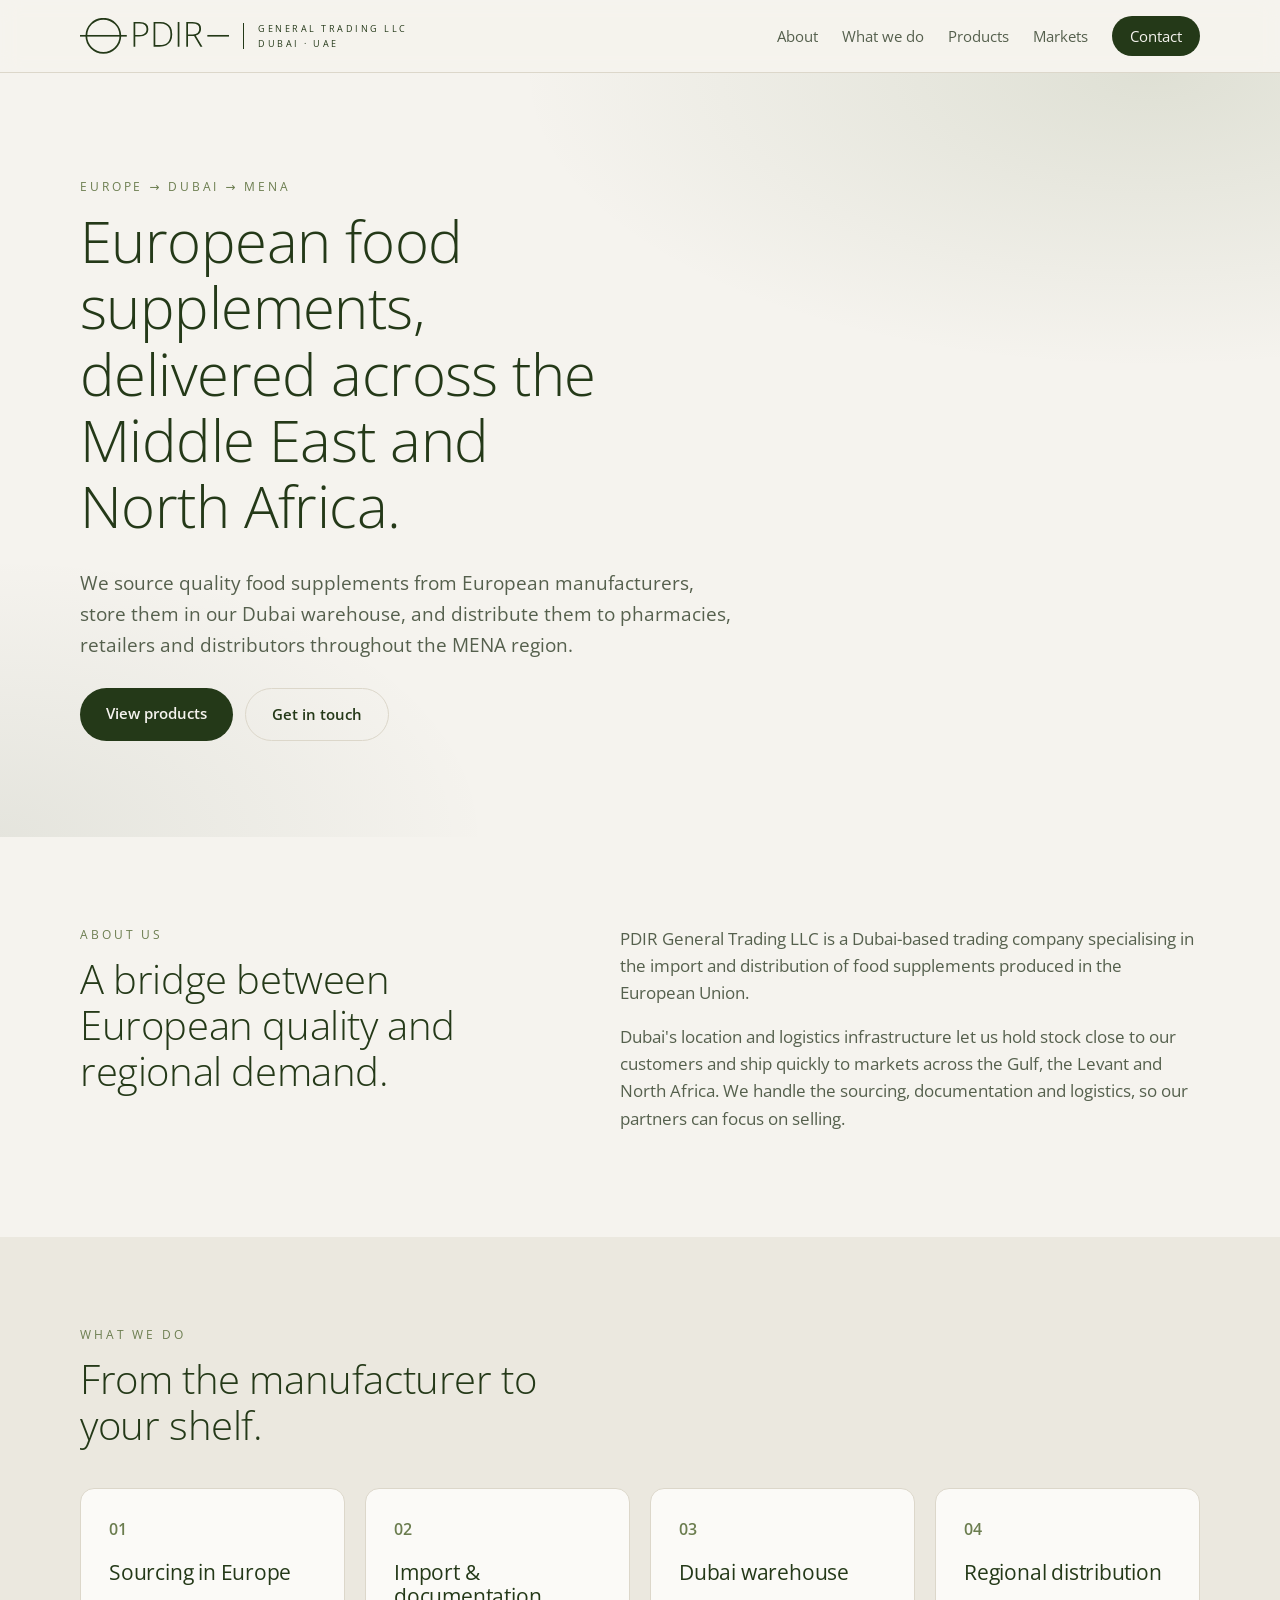
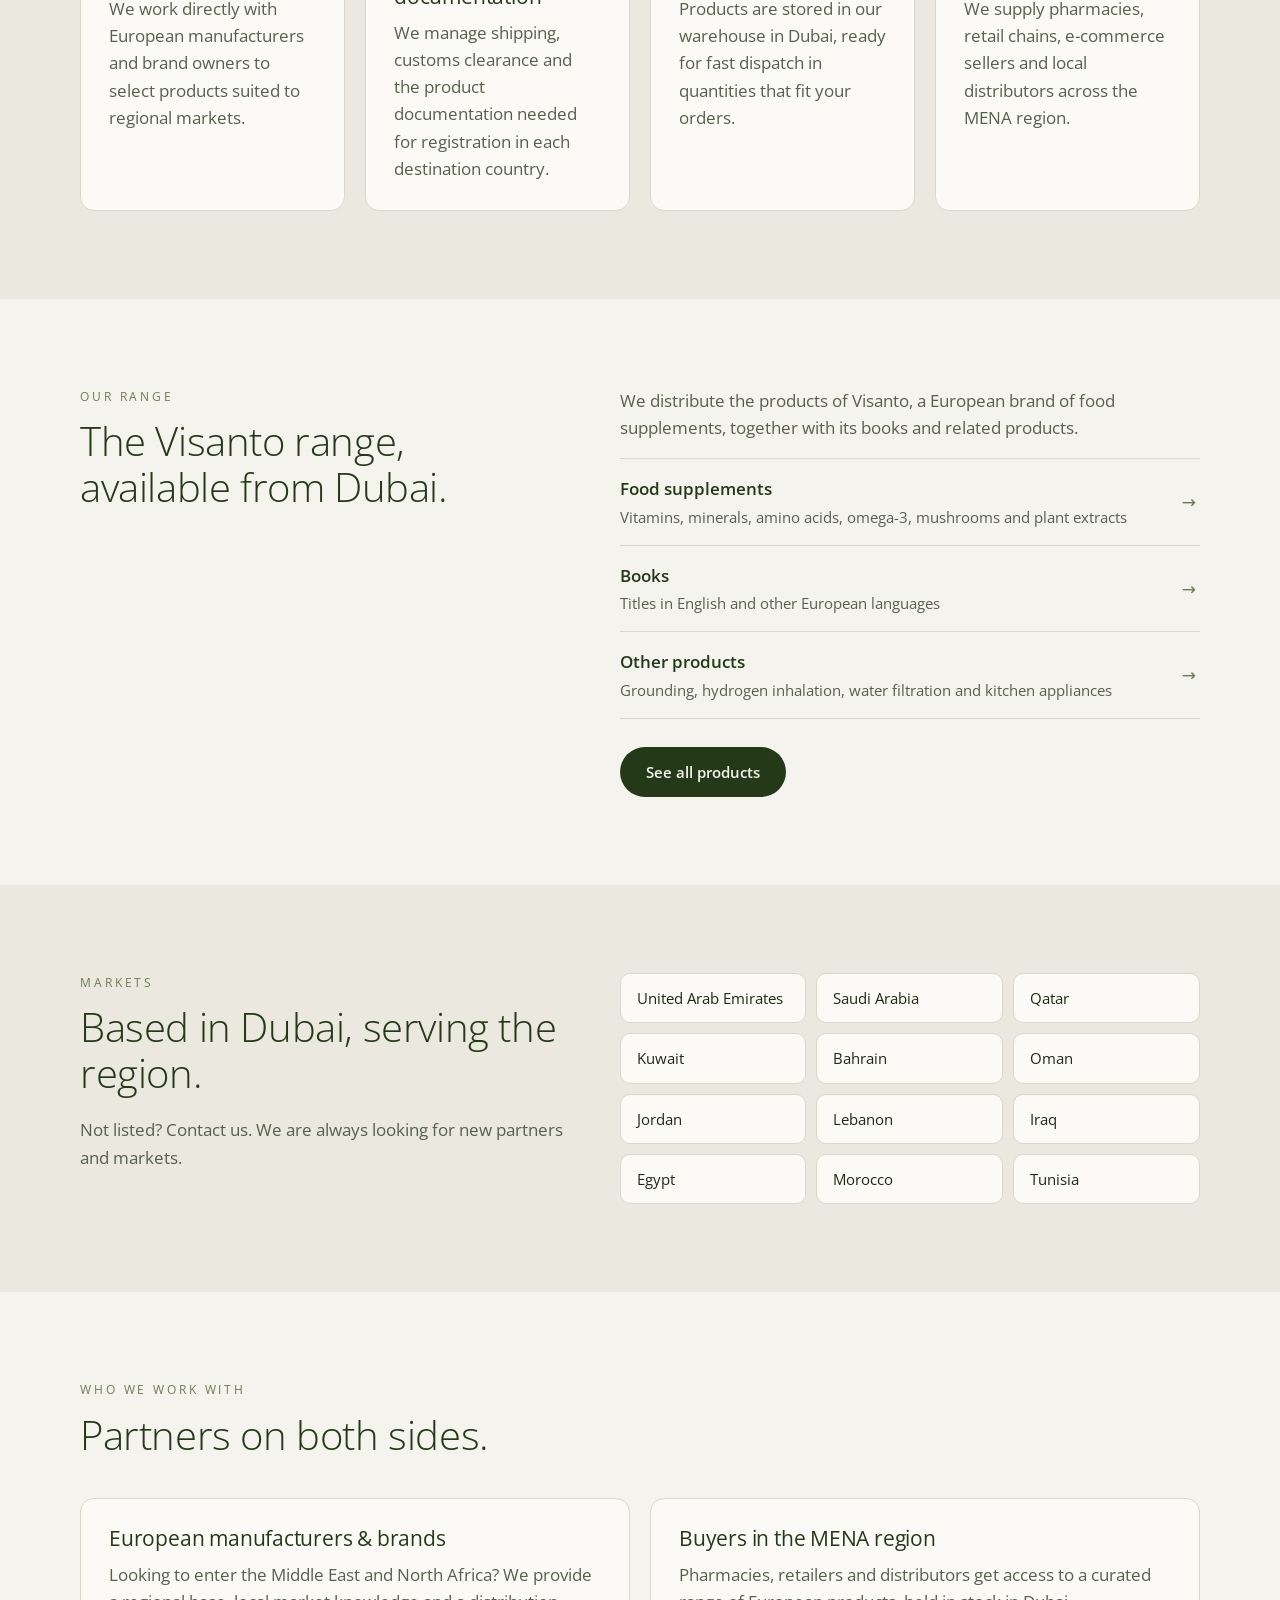
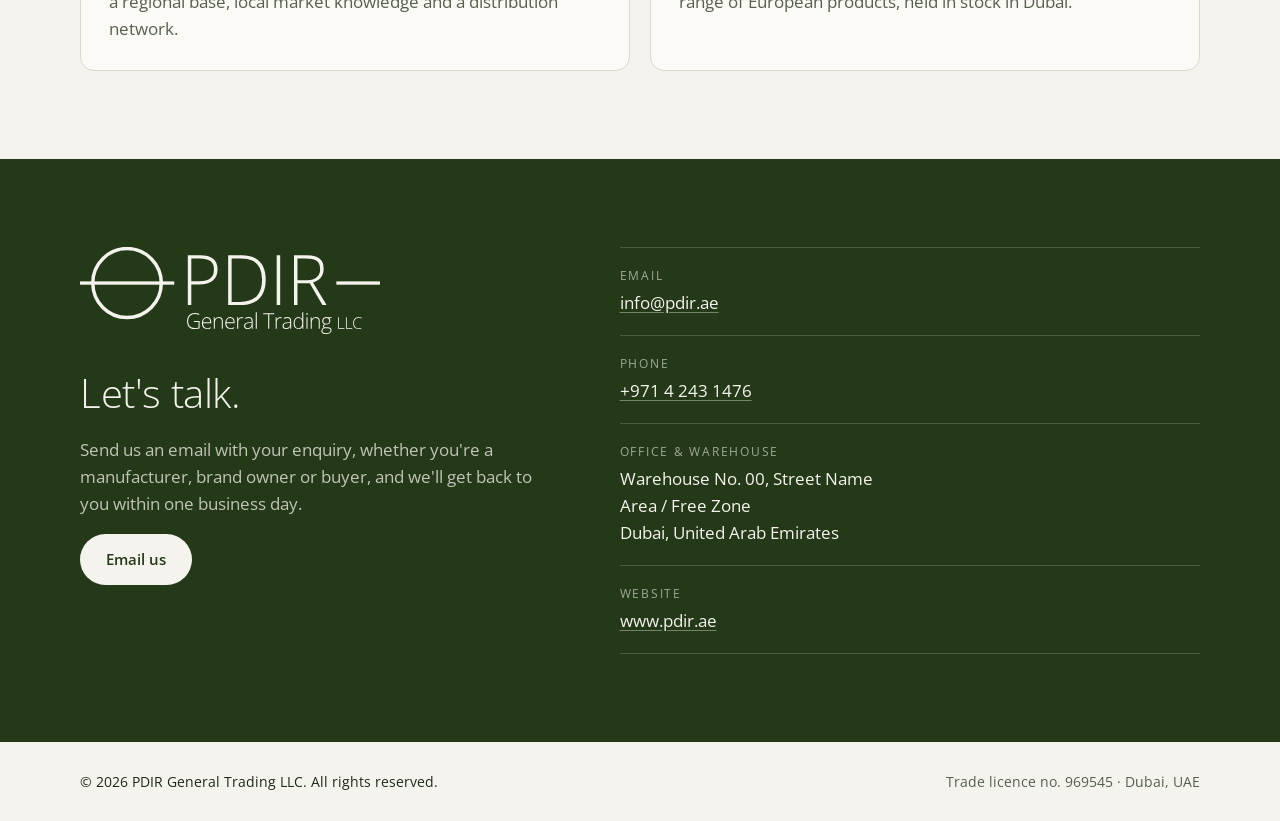
==== site/index.html @ 4202d87d "Add real phone number and trade licence number Co-Authored-By: Claude Opus 5.5 <noreply@anthropic.co" ====
<!doctype html>
<html lang="en">
<head>
  <meta charset="utf-8">
  <meta name="viewport" content="width=device-width, initial-scale=1, viewport-fit=cover">
  <title>PDIR General Trading LLC — European Food Supplements for the MENA Region</title>
  <meta name="description" content="PDIR General Trading LLC is a Dubai-based trading company importing European food supplements and distributing them across the Middle East and North Africa from our Dubai warehouse.">
  <meta name="theme-color" content="#243918">
  <link rel="icon" href="assets/favicon.svg" type="image/svg+xml">
  <link rel="preconnect" href="https://fonts.googleapis.com">
  <link rel="preconnect" href="https://fonts.gstatic.com" crossorigin>
  <link href="https://fonts.googleapis.com/css2?family=Open+Sans:wght@300;400;600&display=swap" rel="stylesheet">
  <link rel="stylesheet" href="styles.css">
</head>
<body>
  <!--
    EDIT ME: email, phone and address appear in this file.
    Search for "EDIT" to find every placeholder.
  -->
  <header class="site-header">
    <div class="wrap header-inner">
      <a class="logo" href="#top" aria-label="PDIR General Trading LLC home">
        <img src="assets/pdir-mark.svg" alt="PDIR" width="149" height="36">
        <span class="logo-micro"><span>General Trading LLC</span><span>Dubai &middot; UAE</span></span>
      </a>
      <nav class="nav" aria-label="Main">
        <a href="#about">About</a>
        <a href="#services">What we do</a>
        <a href="products.html">Products</a>
        <a href="#markets">Markets</a>
        <a class="nav-cta" href="#contact">Contact</a>
      </nav>
    </div>
  </header>

  <main id="top">
    <section class="hero">
      <div class="wrap hero-inner">
        <p class="eyebrow">Europe &rarr; Dubai &rarr; MENA</p>
        <h1>European food supplements, delivered across the Middle&nbsp;East and North&nbsp;Africa.</h1>
        <p class="lead">We source quality food supplements from European manufacturers, store them in our Dubai warehouse, and distribute them to pharmacies, retailers and distributors throughout the MENA region.</p>
        <div class="hero-actions">
          <a class="btn btn-primary" href="products.html">View products</a>
          <a class="btn btn-ghost" href="#contact">Get in touch</a>
        </div>
      </div>
    </section>

    <section id="about" class="section">
      <div class="wrap split">
        <div>
          <p class="eyebrow">About us</p>
          <h2>A bridge between European quality and regional demand.</h2>
        </div>
        <div class="prose">
          <p>PDIR General Trading LLC is a Dubai-based trading company specialising in the import and distribution of food supplements produced in the European Union.</p>
          <p>Dubai's location and logistics infrastructure let us hold stock close to our customers and ship quickly to markets across the Gulf, the Levant and North Africa. We handle the sourcing, documentation and logistics, so our partners can focus on selling.</p>
        </div>
      </div>
    </section>

    <section id="services" class="section section-tint">
      <div class="wrap">
        <p class="eyebrow">What we do</p>
        <h2>From the manufacturer to your shelf.</h2>
        <ol class="steps">
          <li class="card">
            <span class="step-num">01</span>
            <h3>Sourcing in Europe</h3>
            <p>We work directly with European manufacturers and brand owners to select products suited to regional markets.</p>
          </li>
          <li class="card">
            <span class="step-num">02</span>
            <h3>Import &amp; documentation</h3>
            <p>We manage shipping, customs clearance and the product documentation needed for registration in each destination country.</p>
          </li>
          <li class="card">
            <span class="step-num">03</span>
            <h3>Dubai warehouse</h3>
            <p>Products are stored in our warehouse in Dubai, ready for fast dispatch in quantities that fit your orders.</p>
          </li>
          <li class="card">
            <span class="step-num">04</span>
            <h3>Regional distribution</h3>
            <p>We supply pharmacies, retail chains, e-commerce sellers and local distributors across the MENA region.</p>
          </li>
        </ol>
      </div>
    </section>

    <section id="brand" class="section">
      <div class="wrap split">
        <div>
          <p class="eyebrow">Our range</p>
          <h2>The Visanto range, available from Dubai.</h2>
        </div>
        <div class="prose">
          <p>We distribute the products of Visanto, a European brand of food supplements, together with its books and related products.</p>
          <ul class="range-list">
            <li><a href="products.html#supplements"><strong>Food supplements</strong><span>Vitamins, minerals, amino acids, omega-3, mushrooms and plant extracts</span></a></li>
            <li><a href="products.html#books"><strong>Books</strong><span>Titles in English and other European languages</span></a></li>
            <li><a href="products.html#other"><strong>Other products</strong><span>Grounding, hydrogen inhalation, water filtration and kitchen appliances</span></a></li>
          </ul>
          <a class="btn btn-primary" href="products.html">See all products</a>
        </div>
      </div>
    </section>

    <section id="markets" class="section section-tint">
      <div class="wrap split">
        <div>
          <p class="eyebrow">Markets</p>
          <h2>Based in Dubai, serving the region.</h2>
          <p class="muted">Not listed? Contact us. We are always looking for new partners and markets.</p>
        </div>
        <ul class="markets" aria-label="Countries we serve"><!-- EDIT: countries -->
          <li>United Arab Emirates</li>
          <li>Saudi Arabia</li>
          <li>Qatar</li>
          <li>Kuwait</li>
          <li>Bahrain</li>
          <li>Oman</li>
          <li>Jordan</li>
          <li>Lebanon</li>
          <li>Iraq</li>
          <li>Egypt</li>
          <li>Morocco</li>
          <li>Tunisia</li>
        </ul>
      </div>
    </section>

    <section class="section">
      <div class="wrap">
        <p class="eyebrow">Who we work with</p>
        <h2>Partners on both sides.</h2>
        <div class="two-col">
          <div class="card">
            <h3>European manufacturers &amp; brands</h3>
            <p>Looking to enter the Middle East and North Africa? We provide a regional base, local market knowledge and a distribution network.</p>
          </div>
          <div class="card">
            <h3>Buyers in the MENA region</h3>
            <p>Pharmacies, retailers and distributors get access to a curated range of European products, held in stock in Dubai.</p>
          </div>
        </div>
      </div>
    </section>

    <section id="contact" class="section contact">
      <div class="wrap split">
        <div>
          <img class="contact-logo" src="assets/pdir-logo-light.svg" alt="" width="300" height="86">
          <h2>Let's talk.</h2>
          <p class="muted">Send us an email with your enquiry, whether you're a manufacturer, brand owner or buyer, and we'll get back to you within one business day.</p>
          <a class="btn btn-primary" href="mailto:info@pdir.ae">Email us</a><!-- EDIT: email -->
        </div>
        <dl class="contact-list">
          <div>
            <dt>Email</dt>
            <dd><a href="mailto:info@pdir.ae">info@pdir.ae</a></dd><!-- EDIT: email -->
          </div>
          <div>
            <dt>Phone</dt>
            <dd><a href="tel:+97142431476">+971 4 243 1476</a></dd>
          </div>
          <div>
            <dt>Office &amp; warehouse</dt>
            <dd><!-- EDIT: address -->
              Warehouse No. 00, Street Name<br>
              Area / Free Zone<br>
              Dubai, United Arab Emirates
            </dd>
          </div>
          <div>
            <dt>Website</dt>
            <dd><a href="https://www.pdir.ae">www.pdir.ae</a></dd>
          </div>
        </dl>
      </div>
    </section>
  </main>

  <footer class="site-footer">
    <div class="wrap footer-inner">
      <p>&copy; <span id="year">2026</span> PDIR General Trading LLC. All rights reserved.</p>
      <p class="muted">Trade licence no. 969545 &middot; Dubai, UAE</p>
    </div>
  </footer>

  <script>document.getElementById('year').textContent = new Date().getFullYear();</script>
</body>
</html>
---- site/styles.css ----
/* Brand colours from the PDIR logo: green #243918 on off-white #F5F3EE. */
:root {
  --ink: #1d2a16;
  --ink-soft: #55604d;
  --bg: #f5f3ee;
  --surface: #fbfaf7;
  --tint: #ebe8df;
  --line: #dcd7ca;
  --brand: #243918;
  --brand-hover: #34501f;
  --brand-ink: #f5f3ee;
  --accent: #6b7d4f;
  --radius: 14px;
  --wrap: 1160px;
  --font: "Open Sans", system-ui, -apple-system, "Segoe UI", Roboto, sans-serif;
}

*, *::before, *::after { box-sizing: border-box; }

html { scroll-behavior: smooth; -webkit-text-size-adjust: 100%; scroll-padding-top: 84px; }
@media (prefers-reduced-motion: reduce) { html { scroll-behavior: auto; } }

body {
  margin: 0;
  font-family: var(--font);
  font-size: 17px;
  line-height: 1.6;
  color: var(--ink);
  background: var(--bg);
  -webkit-font-smoothing: antialiased;
}

a { color: inherit; }
img { max-width: 100%; }

h1, h2, h3, h4 { font-weight: 300; line-height: 1.15; margin: 0 0 0.5em; letter-spacing: -0.01em; color: var(--brand); }
h1 { font-size: clamp(2.2rem, 5vw, 3.6rem); max-width: 18ch; }
h2 { font-size: clamp(1.75rem, 3.2vw, 2.5rem); max-width: 22ch; }
h3 { font-size: 1.3rem; font-weight: 400; }
p { margin: 0 0 1em; }

.wrap { width: 100%; max-width: var(--wrap); margin: 0 auto; padding: 0 20px; }

.eyebrow {
  font-size: 0.75rem;
  font-weight: 400;
  letter-spacing: 0.24em;
  text-transform: uppercase;
  color: var(--accent);
  margin-bottom: 0.75rem;
}
.muted { color: var(--ink-soft); }

/* Header */
.site-header {
  position: sticky;
  top: 0;
  z-index: 10;
  background: color-mix(in srgb, var(--bg) 90%, transparent);
  backdrop-filter: saturate(1.4) blur(10px);
  -webkit-backdrop-filter: saturate(1.4) blur(10px);
  border-bottom: 1px solid var(--line);
}
.header-inner { display: flex; align-items: center; justify-content: space-between; height: 72px; gap: 16px; }
.logo { display: flex; align-items: center; gap: 14px; text-decoration: none; color: var(--brand); }
/* Micro caps, as on the PDIR panel and posters: small, regular weight, widely tracked. */
.logo-micro {
  display: grid;
  gap: 3px;
  padding-left: 14px;
  border-left: 1px solid var(--brand);
  font-size: 0.56rem;
  font-weight: 400;
  line-height: 1.25;
  letter-spacing: 0.28em;
  text-transform: uppercase;
  white-space: nowrap;
}
.logo img { display: block; height: 36px; width: auto; }
.nav { display: flex; align-items: center; gap: 24px; font-size: 0.95rem; }
.nav a { text-decoration: none; color: var(--ink-soft); transition: color 0.15s ease; }
.nav a:hover, .nav a[aria-current="page"] { color: var(--brand); }
.nav .nav-cta { color: var(--brand-ink); background: var(--brand); padding: 8px 18px; border-radius: 999px; }
.nav .nav-cta:hover { color: var(--brand-ink); background: var(--brand-hover); }

/* Buttons */
.btn {
  display: inline-block;
  padding: 13px 26px;
  border-radius: 999px;
  font-weight: 600;
  font-size: 0.95rem;
  text-decoration: none;
  transition: transform 0.15s ease, background-color 0.15s ease;
}
.btn:active { transform: scale(0.97); }
.btn-primary { background: var(--brand); color: var(--brand-ink); }
.btn-primary:hover { background: var(--brand-hover); }
.btn-ghost { border: 1px solid var(--line); background: transparent; color: var(--brand); }
.btn-ghost:hover { background: var(--tint); }

/* Hero */
.hero {
  padding: 104px 0 96px;
  background:
    radial-gradient(900px 420px at 90% 0%, rgba(107, 125, 79, 0.16), transparent 70%),
    radial-gradient(700px 400px at 0% 100%, rgba(36, 57, 24, 0.08), transparent 70%);
}
.lead { font-size: 1.2rem; color: var(--ink-soft); max-width: 60ch; }
.hero-actions { display: flex; flex-wrap: wrap; gap: 12px; margin-top: 28px; }

/* Sections */
.section { padding: 88px 0; }
.section-tint { background: var(--tint); }
.split { display: grid; grid-template-columns: 1fr 1.2fr; gap: 56px; align-items: start; }
.prose p { color: var(--ink-soft); }

.card {
  background: var(--surface);
  border: 1px solid var(--line);
  border-radius: var(--radius);
  padding: 28px;
}
.card p { color: var(--ink-soft); margin: 0; }

.steps {
  list-style: none; padding: 0; margin: 40px 0 0;
  display: grid; grid-template-columns: repeat(4, 1fr); gap: 20px;
}
.step-num { display: block; font-size: 1rem; font-weight: 600; color: var(--accent); margin-bottom: 18px; }

.two-col { display: grid; grid-template-columns: 1fr 1fr; gap: 20px; margin-top: 40px; }

.markets {
  list-style: none; padding: 0; margin: 0;
  display: grid; grid-template-columns: repeat(3, 1fr); gap: 10px;
}
.markets li {
  padding: 12px 16px;
  background: var(--surface);
  border: 1px solid var(--line);
  border-radius: 10px;
  font-size: 0.95rem;
}

/* Range teaser on the home page */
.range-list { list-style: none; padding: 0; margin: 8px 0 28px; border-top: 1px solid var(--line); }
.range-list li { border-bottom: 1px solid var(--line); }
.range-list a { display: grid; gap: 2px; padding: 16px 28px 16px 0; text-decoration: none; position: relative; }
.range-list a::after { content: "\2192"; position: absolute; right: 4px; top: 50%; transform: translateY(-50%); color: var(--accent); transition: transform 0.15s ease; }
.range-list a:hover::after { transform: translate(4px, -50%); }
.range-list strong { font-weight: 600; color: var(--brand); }
.range-list span { color: var(--ink-soft); font-size: 0.95rem; }

/* Contact */
.contact { background: var(--brand); color: var(--brand-ink); }
.contact h2, .contact h3 { color: var(--brand-ink); }
.contact .muted { color: rgba(245, 243, 238, 0.75); }
.contact .btn-primary { background: var(--brand-ink); color: var(--brand); }
.contact .btn-primary:hover { background: #ffffff; }
.contact-logo { display: block; width: 300px; max-width: 100%; height: auto; margin-bottom: 36px; }
.contact-list { margin: 0; display: grid; }
.contact-list > div { padding: 18px 0; border-top: 1px solid rgba(245, 243, 238, 0.18); }
.contact-list > div:last-child { border-bottom: 1px solid rgba(245, 243, 238, 0.18); }
.contact-list dt { font-size: 0.78rem; letter-spacing: 0.14em; text-transform: uppercase; color: rgba(245, 243, 238, 0.6); margin-bottom: 4px; }
.contact-list dd { margin: 0; font-size: 1.05rem; }
.contact-list a { text-decoration-color: rgba(245, 243, 238, 0.4); text-underline-offset: 3px; }

/* Footer */
.site-footer { padding: 28px 0; font-size: 0.9rem; }
.footer-inner { display: flex; flex-wrap: wrap; justify-content: space-between; gap: 8px; }
.site-footer p { margin: 0; }

/* Products page */
.page-hero { padding: 72px 0 40px; }
.chips { display: flex; flex-wrap: wrap; gap: 10px; margin-top: 28px; }
.chip {
  display: inline-flex; align-items: center; gap: 8px;
  padding: 9px 16px;
  border: 1px solid var(--line);
  border-radius: 999px;
  background: var(--surface);
  text-decoration: none;
  font-size: 0.95rem;
  color: var(--brand);
  transition: background-color 0.15s ease;
}
.chip:hover { background: var(--tint); }
.chip span, .group-title span { font-size: 0.8rem; color: var(--ink-soft); }

.catalogue-section { padding: 56px 0; border-top: 1px solid var(--line); }
.group-title { margin: 40px 0 18px; font-size: 1.15rem; font-weight: 600; }

.product-grid {
  list-style: none; padding: 0; margin: 0;
  display: grid; grid-template-columns: repeat(auto-fill, minmax(190px, 1fr)); gap: 16px;
}
.product {
  display: flex; flex-direction: column;
  background: var(--surface);
  border: 1px solid var(--line);
  border-radius: var(--radius);
  padding: 14px 14px 16px;
}
.product-img {
  aspect-ratio: 1;
  border-radius: 10px;
  background: #ffffff;
  overflow: hidden;
  margin-bottom: 12px;
}
.product-img img { width: 100%; height: 100%; object-fit: contain; display: block; }
.product-noimg { display: block; width: 100%; height: 100%; background: var(--tint); }
.product h4 { font-size: 0.95rem; font-weight: 600; line-height: 1.35; color: var(--ink); margin: 0 0 10px; flex: 1; }
.product a { font-size: 0.82rem; color: var(--accent); text-underline-offset: 3px; }

.cta-band { padding: 64px 0; }
.cta-inner { display: flex; flex-wrap: wrap; align-items: center; justify-content: space-between; gap: 24px; }
.cta-inner p { margin: 0; }

/* Responsive */
@media (max-width: 960px) {
  .steps { grid-template-columns: repeat(2, 1fr); }
}
@media (max-width: 760px) {
  body { font-size: 16px; }
  .nav a:not(.nav-cta) { display: none; }
  .nav a[href="products.html"] { display: inline; }
  .logo img { height: 30px; }
  .hero { padding: 64px 0 56px; }
  .section { padding: 64px 0; }
  .split, .two-col { grid-template-columns: 1fr; gap: 28px; }
  .markets { grid-template-columns: repeat(2, 1fr); }
  .product-grid { grid-template-columns: repeat(2, 1fr); gap: 12px; }
}
@media (max-width: 480px) {
  .steps { grid-template-columns: 1fr; }
  .logo-micro { display: none; }
}
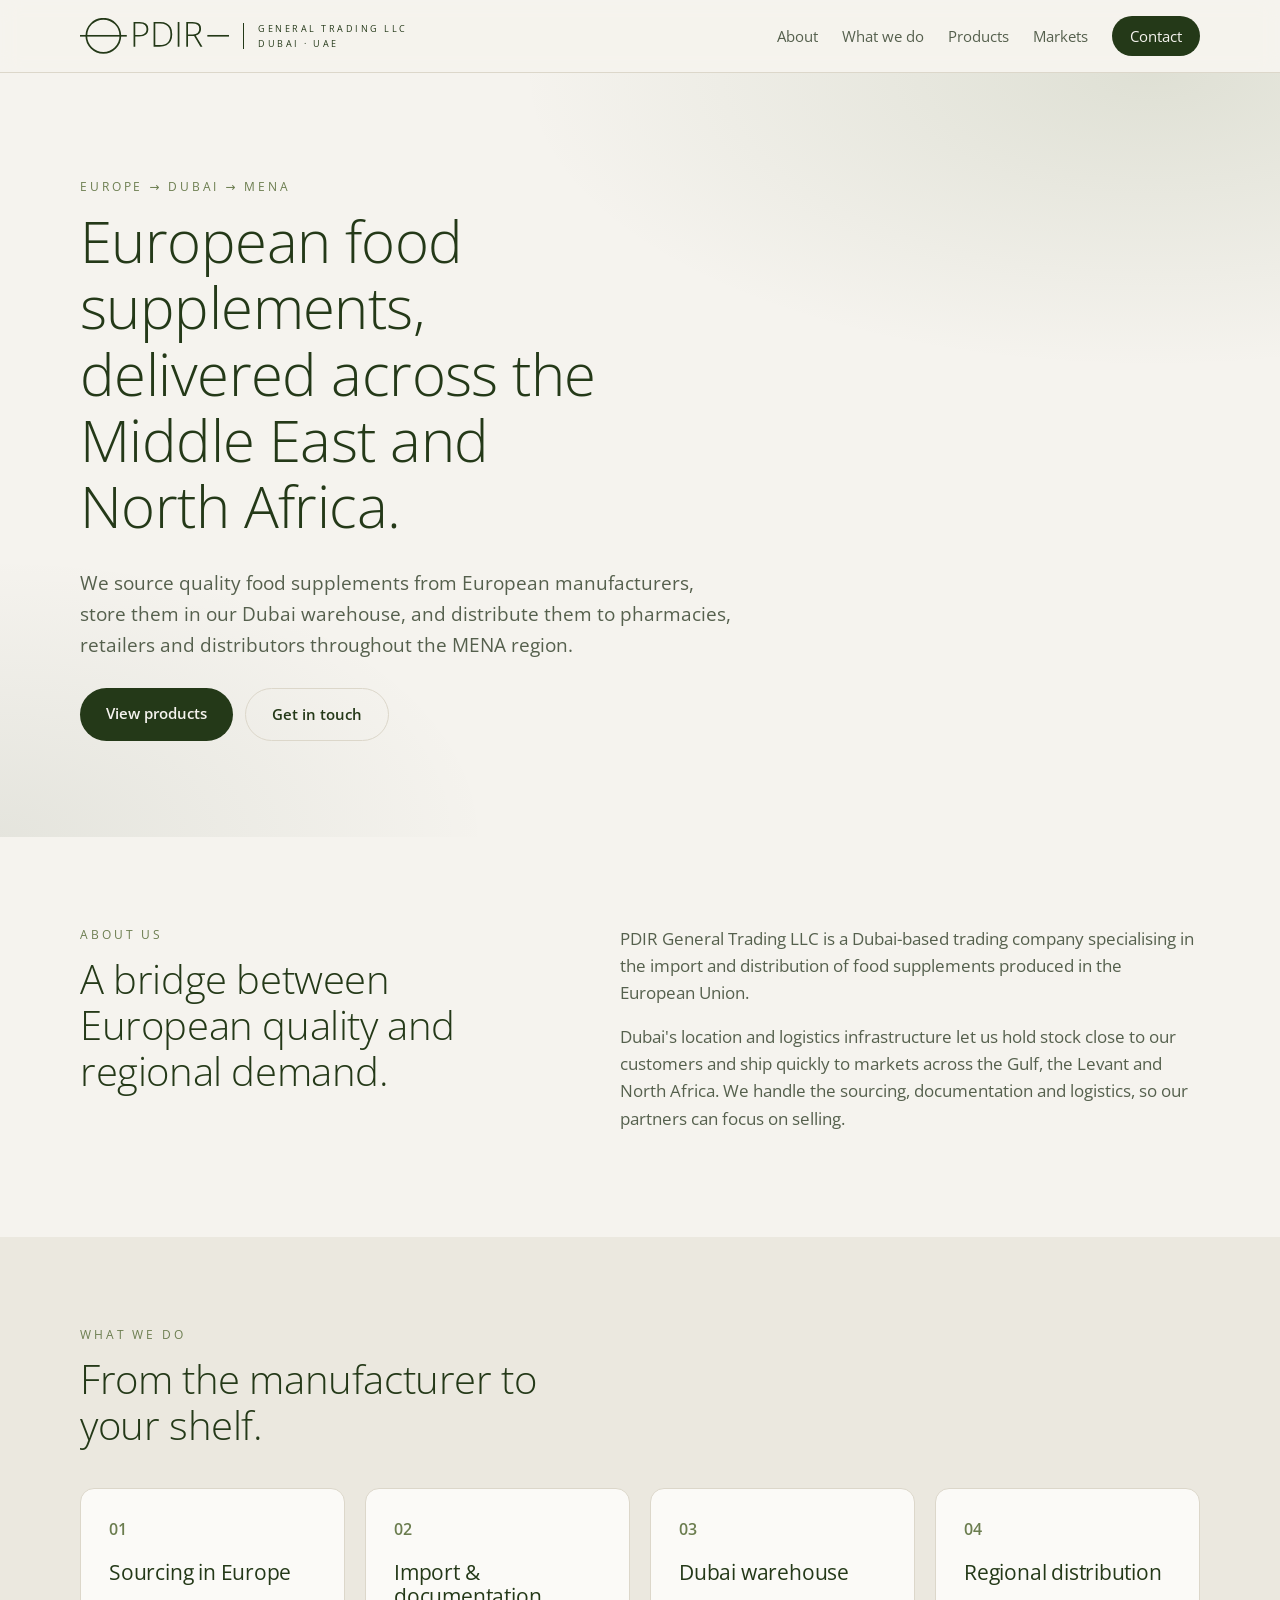
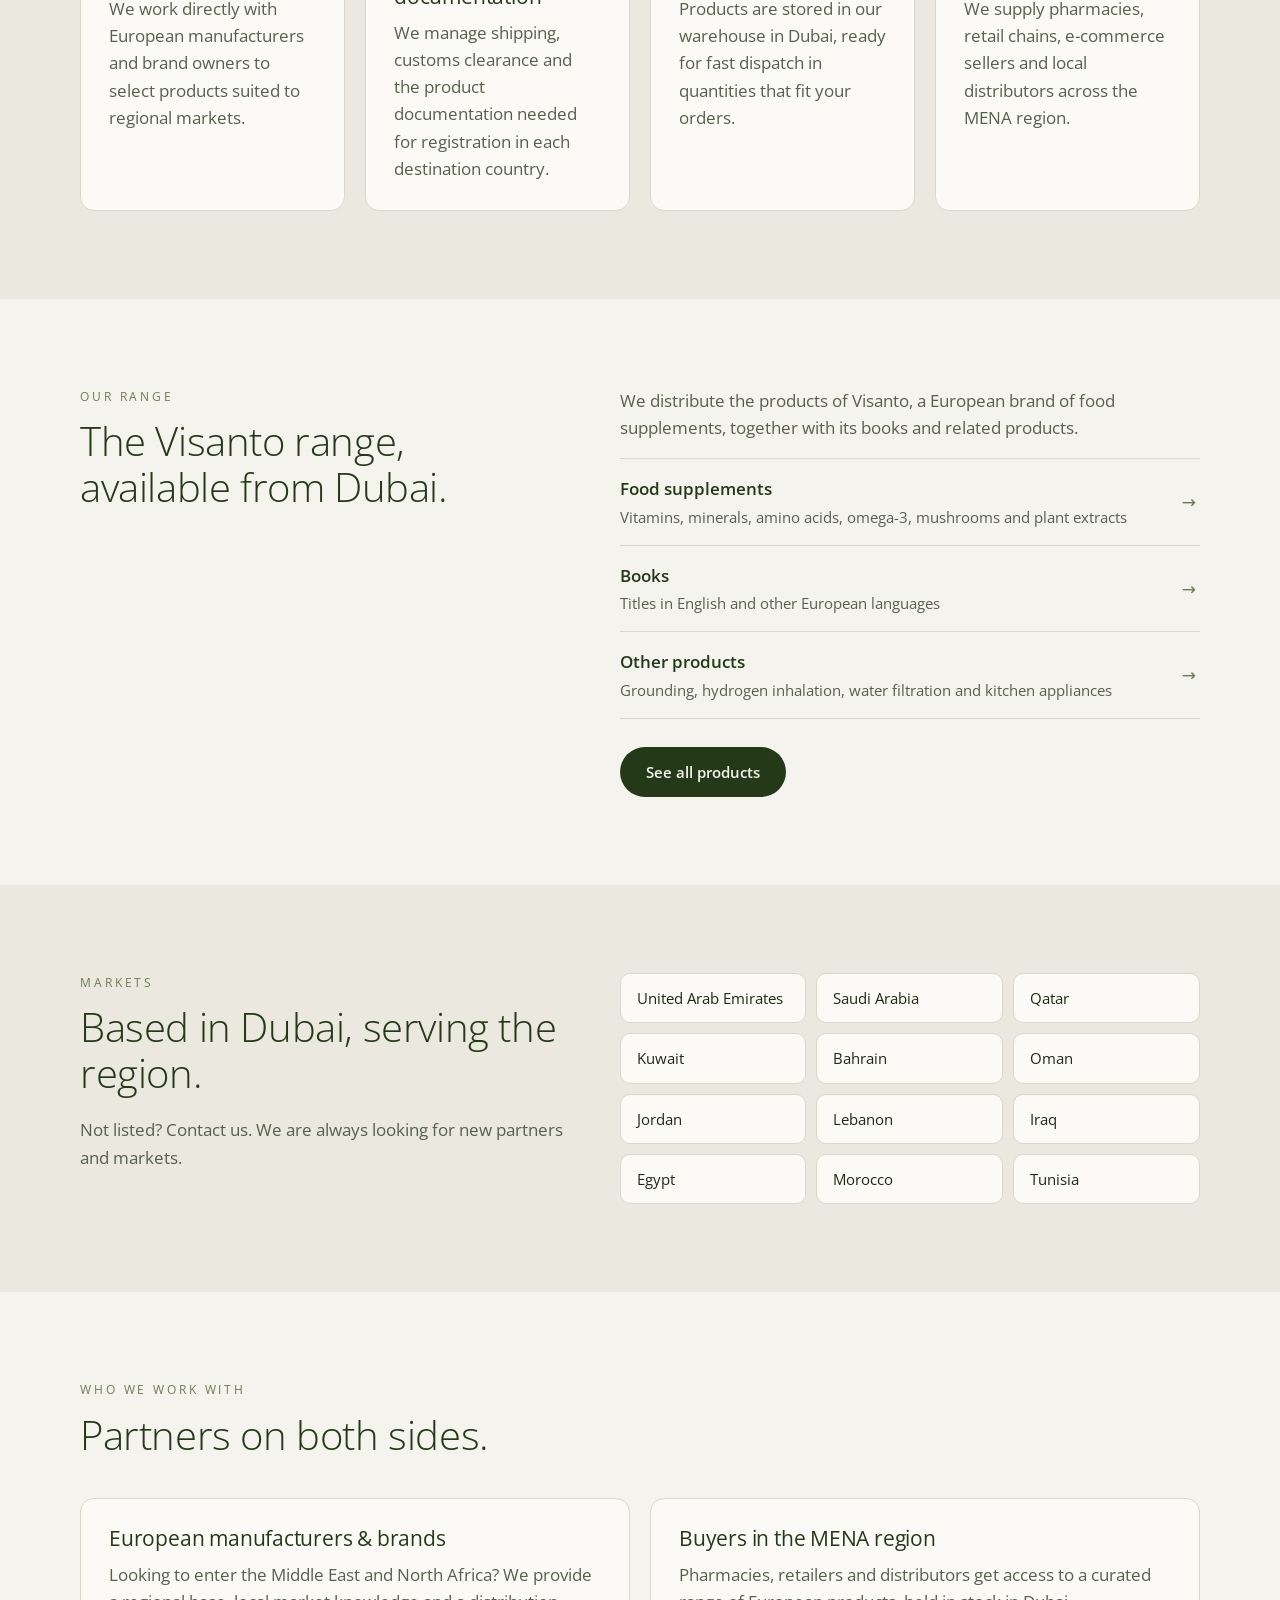
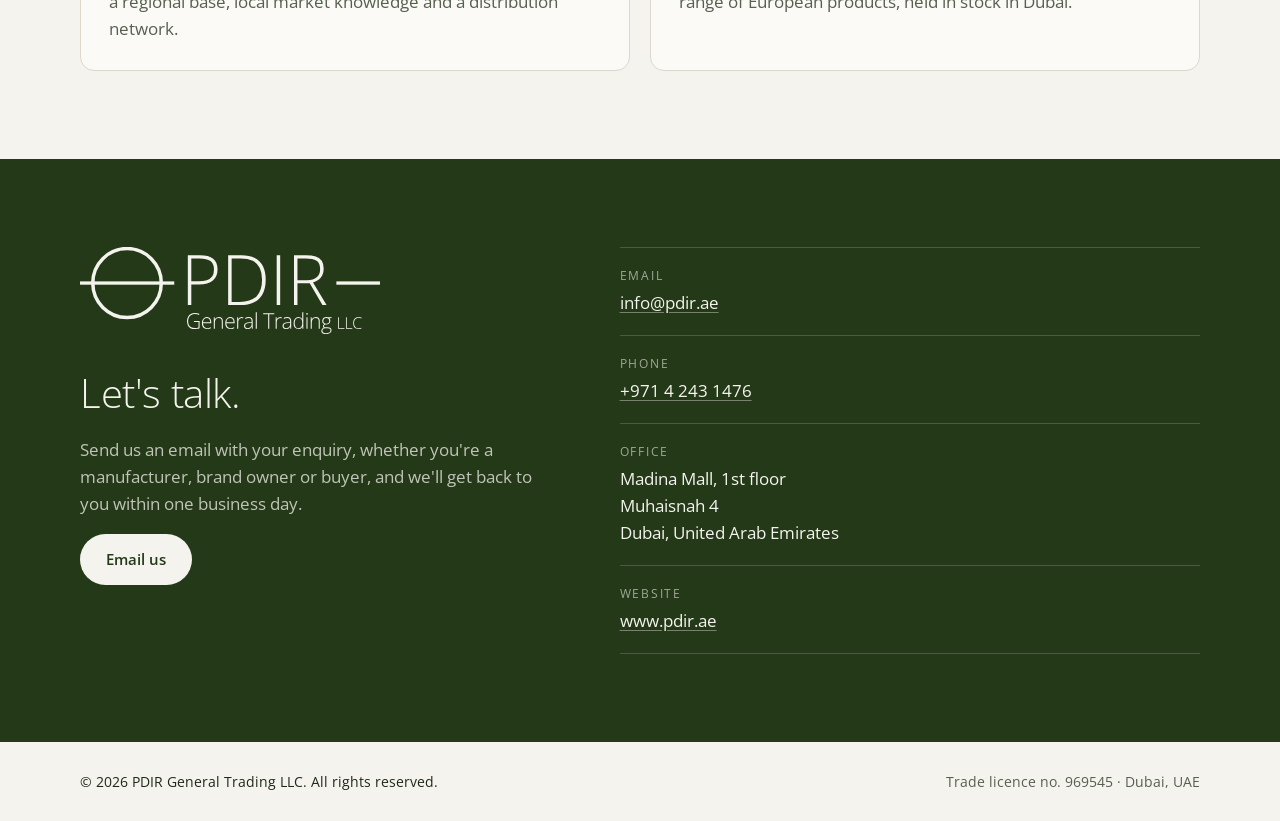
==== commit 0226ba7b: "Add office address Co-Authored-By: Claude Opus 5.5 <noreply@anthropic.com> Claude-Session: https://c" ====
--- a/site/index.html
+++ b/site/index.html
@@ -165,10 +165,10 @@
             <dd><a href="tel:+97142431476">+971 4 243 1476</a></dd>
           </div>
           <div>
-            <dt>Office &amp; warehouse</dt>
-            <dd><!-- EDIT: address -->
-              Warehouse No. 00, Street Name<br>
-              Area / Free Zone<br>
+            <dt>Office</dt>
+            <dd>
+              Madina Mall, 1st floor<br>
+              Muhaisnah 4<br>
               Dubai, United Arab Emirates
             </dd>
           </div>
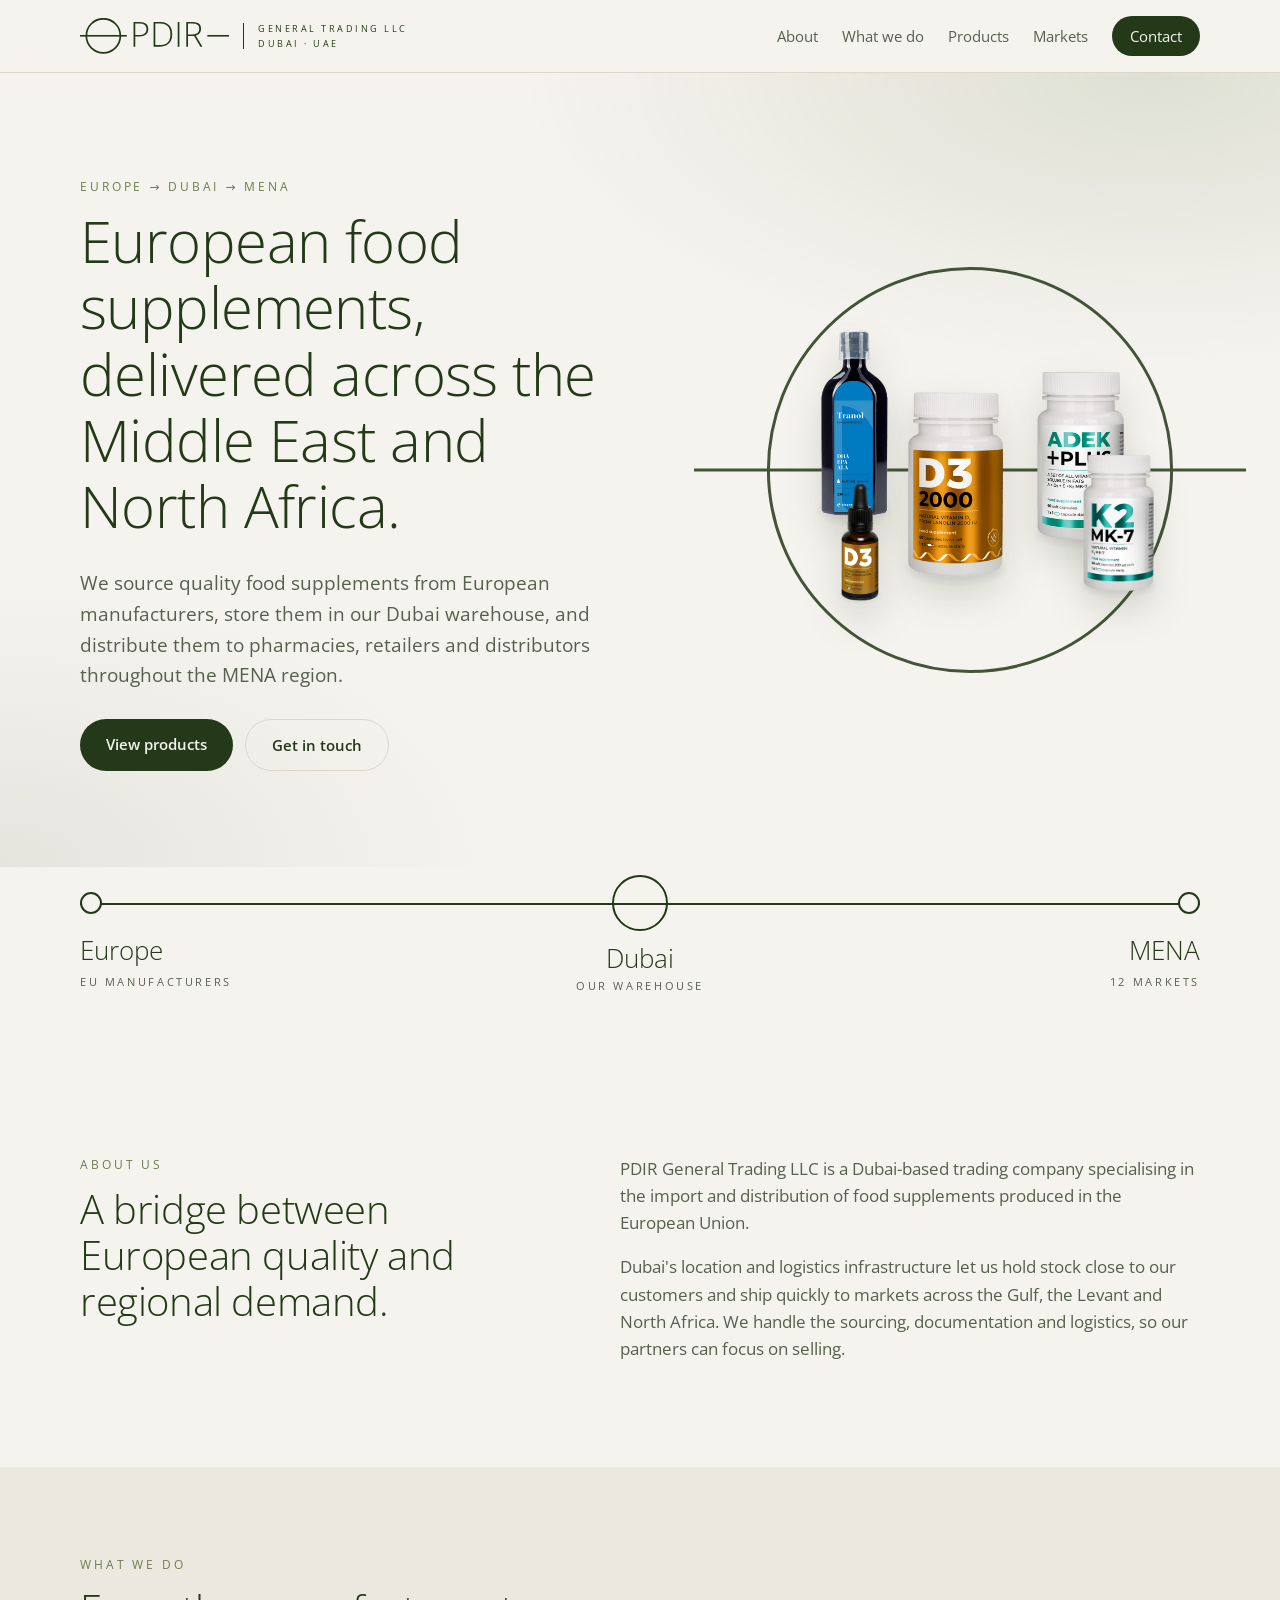
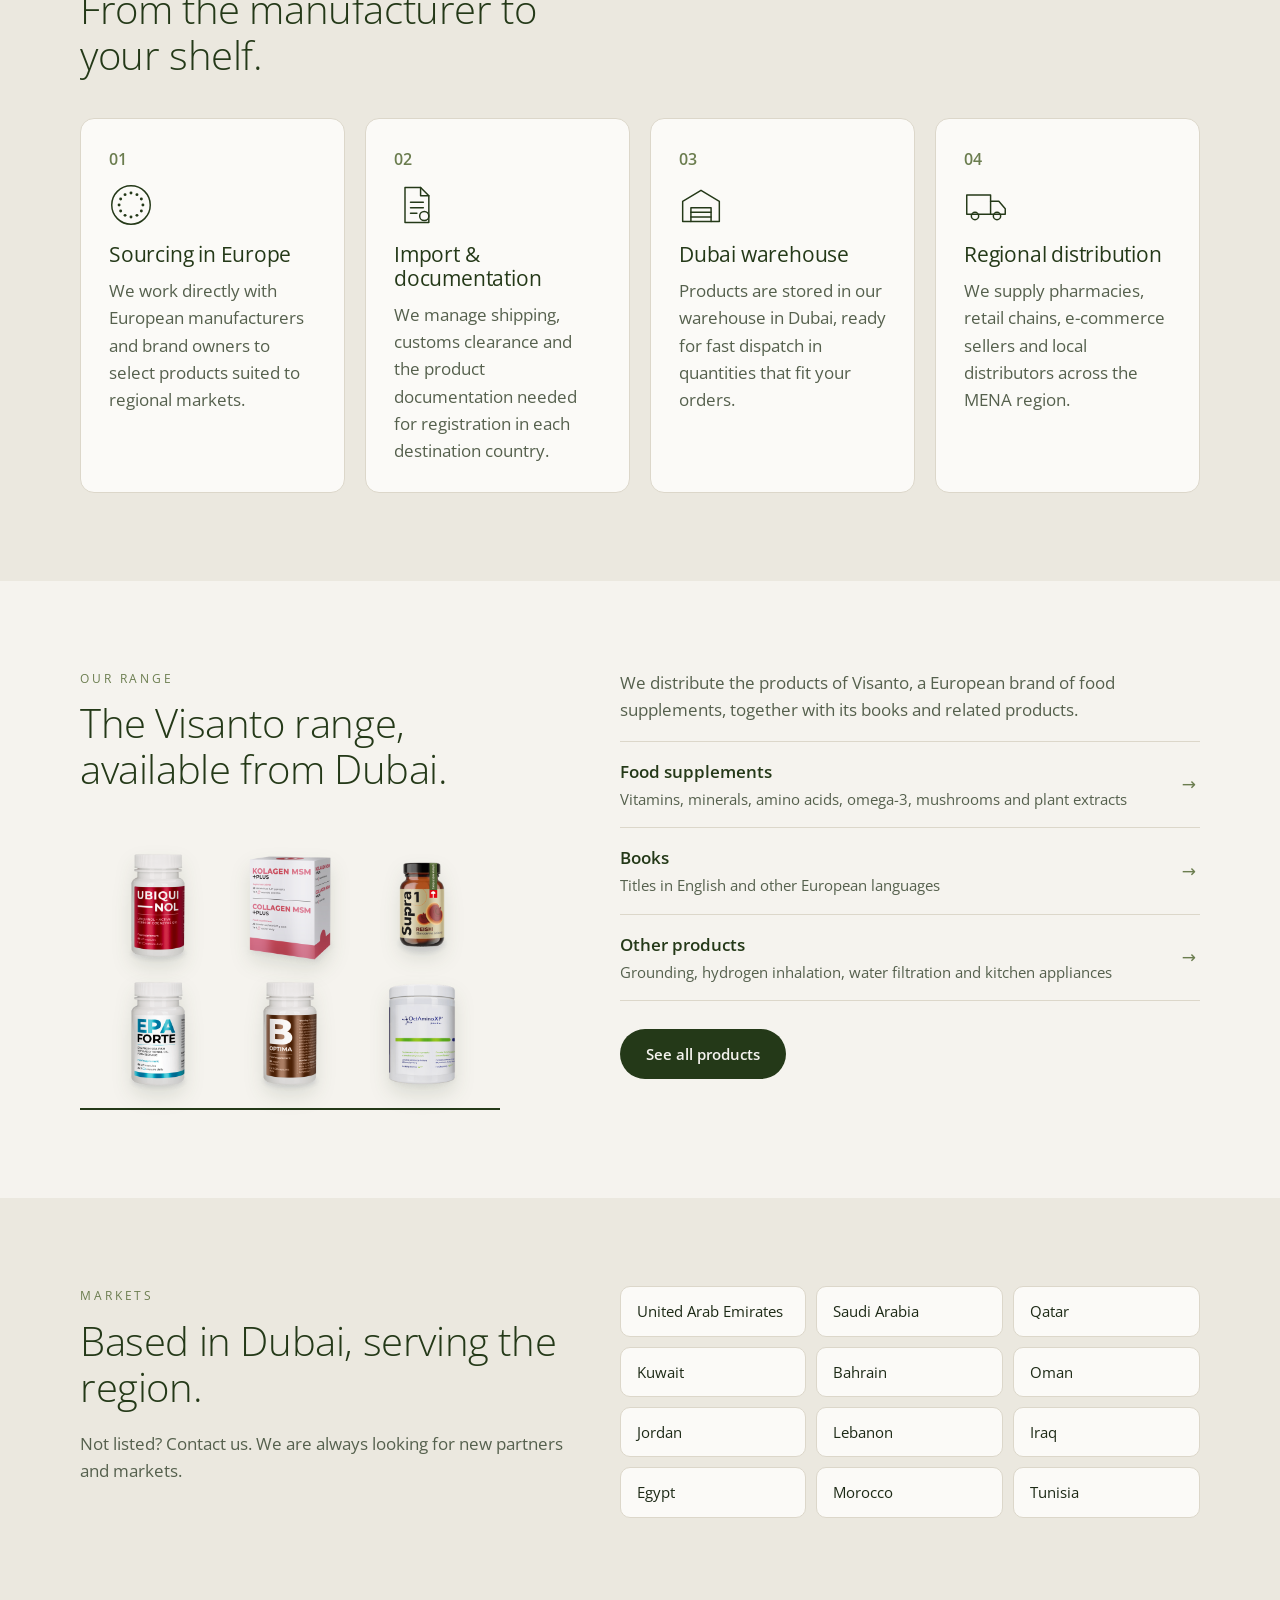
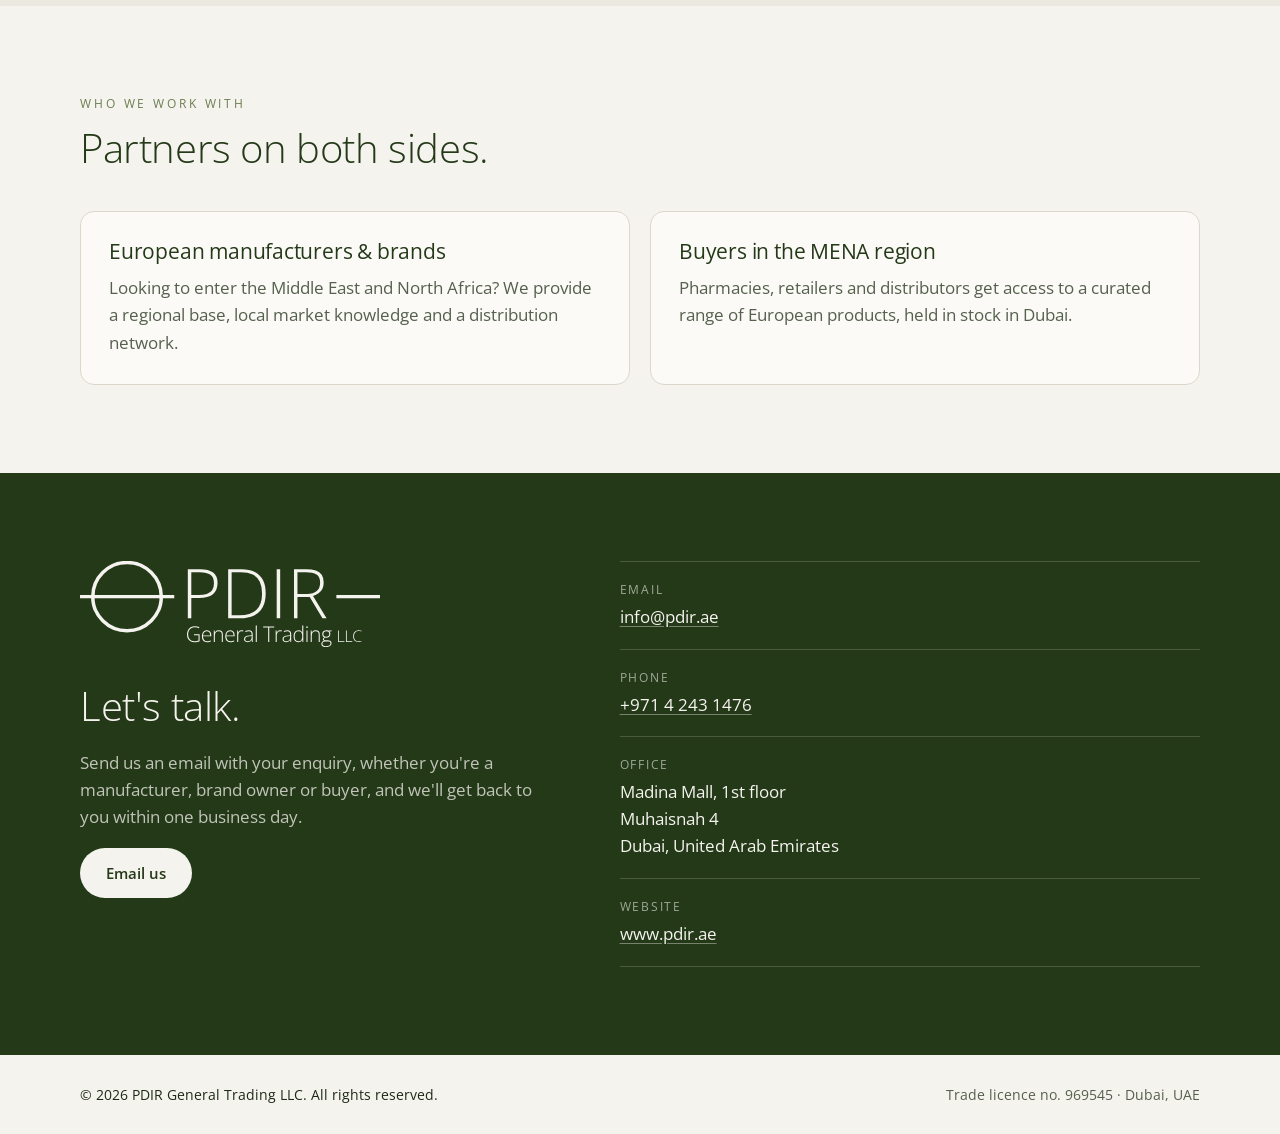
==== commit dd0f1ef4: "Add graphics: hero product composition, route band, step icons, product shelf Co-Authored-By: Claude" ====
--- a/site/index.html
+++ b/site/index.html
@@ -44,6 +44,26 @@
           <a class="btn btn-ghost" href="#contact">Get in touch</a>
         </div>
       </div>
+      <div class="wrap hero-visual-wrap" aria-hidden="true">
+        <div class="hero-visual">
+          <svg class="hero-mark" viewBox="0 0 400 400"><circle cx="200" cy="200" r="168" fill="none" stroke="currentColor" stroke-width="2.5"/><rect x="-30" y="198.75" width="460" height="2.5" fill="currentColor"/></svg>
+          <img class="hp hp-1" src="assets/products/tranol-visanto.png" alt="" width="400" height="400">
+          <img class="hp hp-2" src="assets/products/natural-vitamin-d3-from-lanolin-2000-iu-visanto-60-caps.png" alt="" width="400" height="400">
+          <img class="hp hp-3" src="assets/products/adek-plus-visanto-60-caps.png" alt="" width="400" height="400">
+          <img class="hp hp-4" src="assets/products/k2-mk7-200mcg-natural-vitamin-visanto.png" alt="" width="400" height="400">
+          <img class="hp hp-5" src="assets/products/natural-vitamin-d3-drops-2000iu.png" alt="" width="400" height="400">
+        </div>
+      </div>
+    </section>
+
+    <section class="route-band" aria-label="How products reach you">
+      <div class="wrap">
+        <ol class="route">
+          <li class="route-node"><span class="route-dot"></span><strong>Europe</strong><small>EU manufacturers</small></li>
+          <li class="route-node route-hub"><span class="route-dot"></span><strong>Dubai</strong><small>Our warehouse</small></li>
+          <li class="route-node"><span class="route-dot"></span><strong>MENA</strong><small>12 markets</small></li>
+        </ol>
+      </div>
     </section>
 
     <section id="about" class="section">
@@ -66,21 +86,25 @@
         <ol class="steps">
           <li class="card">
             <span class="step-num">01</span>
+            <span class="step-icon" aria-hidden="true"><svg viewBox="0 0 48 48"><circle cx="24" cy="24" r="21"/><circle class="fill" cx="37.0" cy="24.0" r="1.6"/><circle class="fill" cx="35.3" cy="30.5" r="1.6"/><circle class="fill" cx="30.5" cy="35.3" r="1.6"/><circle class="fill" cx="24.0" cy="37.0" r="1.6"/><circle class="fill" cx="17.5" cy="35.3" r="1.6"/><circle class="fill" cx="12.7" cy="30.5" r="1.6"/><circle class="fill" cx="11.0" cy="24.0" r="1.6"/><circle class="fill" cx="12.7" cy="17.5" r="1.6"/><circle class="fill" cx="17.5" cy="12.7" r="1.6"/><circle class="fill" cx="24.0" cy="11.0" r="1.6"/><circle class="fill" cx="30.5" cy="12.7" r="1.6"/><circle class="fill" cx="35.3" cy="17.5" r="1.6"/></svg></span>
             <h3>Sourcing in Europe</h3>
             <p>We work directly with European manufacturers and brand owners to select products suited to regional markets.</p>
           </li>
           <li class="card">
             <span class="step-num">02</span>
+            <span class="step-icon" aria-hidden="true"><svg viewBox="0 0 48 48"><path d="M12 5h17l9 9v29H12z"/><path d="M29 5v9h9"/><path d="M18 21h14M18 27h14M18 33h7"/><circle cx="33" cy="36" r="5"/></svg></span>
             <h3>Import &amp; documentation</h3>
             <p>We manage shipping, customs clearance and the product documentation needed for registration in each destination country.</p>
           </li>
           <li class="card">
             <span class="step-num">03</span>
+            <span class="step-icon" aria-hidden="true"><svg viewBox="0 0 48 48"><path d="M4 20 24 8l20 12v22H4z"/><path d="M13 42V27h22v15"/><path d="M13 32h22M13 37h22"/></svg></span>
             <h3>Dubai warehouse</h3>
             <p>Products are stored in our warehouse in Dubai, ready for fast dispatch in quantities that fit your orders.</p>
           </li>
           <li class="card">
             <span class="step-num">04</span>
+            <span class="step-icon" aria-hidden="true"><svg viewBox="0 0 48 48"><path d="M3 13h26v21H3z"/><path d="M29 20h9l7 8v6H29"/><circle cx="12" cy="36" r="4"/><circle cx="36" cy="36" r="4"/></svg></span>
             <h3>Regional distribution</h3>
             <p>We supply pharmacies, retail chains, e-commerce sellers and local distributors across the MENA region.</p>
           </li>
@@ -93,6 +117,14 @@
         <div>
           <p class="eyebrow">Our range</p>
           <h2>The Visanto range, available from Dubai.</h2>
+          <div class="shelf" aria-hidden="true">
+            <img src="assets/products/ubiquinol-unique-form-of-coenzyme-q10-visanto.png" alt="" width="400" height="400" loading="lazy">
+            <img src="assets/products/collagen-msm-plus.png" alt="" width="400" height="400" loading="lazy">
+            <img src="assets/products/supra1-reishi-150g.png" alt="" width="400" height="400" loading="lazy">
+            <img src="assets/products/epa-forte-90.png" alt="" width="400" height="400" loading="lazy">
+            <img src="assets/products/vitamin-b-complex-b-optima.png" alt="" width="400" height="400" loading="lazy">
+            <img src="assets/products/octaminoxp-powder-mix-8-aminoacids-food-supplement-lemon-lime-favour.png" alt="" width="400" height="400" loading="lazy">
+          </div>
         </div>
         <div class="prose">
           <p>We distribute the products of Visanto, a European brand of food supplements, together with its books and related products.</p>
--- a/site/styles.css
+++ b/site/styles.css
@@ -237,3 +237,69 @@
   .steps { grid-template-columns: 1fr; }
   .logo-micro { display: none; }
 }
+
+/* Graphics: hero product composition inside the PDIR circle-and-line mark */
+.hero { position: relative; overflow: hidden; }
+.hero-inner { position: relative; z-index: 1; }
+.hero-visual-wrap { position: absolute; inset: 0; pointer-events: none; display: flex; align-items: center; justify-content: flex-end; }
+.hero-visual { position: relative; width: min(46%, 480px); aspect-ratio: 1; margin-right: -10px; }
+.hero-mark { position: absolute; inset: 0; width: 100%; height: 100%; color: var(--brand); opacity: 0.85; overflow: visible; }
+.hp { position: absolute; height: auto; filter: drop-shadow(0 18px 18px rgba(36, 57, 24, 0.16)); }
+.hp-1 { width: 44%; left: 4%;  top: 18%; }
+.hp-2 { width: 46%; left: 24%; top: 30%; z-index: 2; }
+.hp-3 { width: 42%; left: 52%; top: 26%; z-index: 1; }
+.hp-4 { width: 34%; left: 64%; top: 44%; z-index: 3; }
+.hp-5 { width: 30%; left: 12%; top: 50%; z-index: 3; }
+.hero h1, .hero .lead { max-width: min(18ch, 52%); }
+.hero .lead { max-width: min(60ch, 50%); }
+
+/* Route band: Europe -> Dubai -> MENA, drawn like the logo's line and circle */
+.route-band { padding: 8px 0 72px; }
+.route {
+  list-style: none; margin: 0; padding: 0;
+  display: grid; grid-template-columns: repeat(3, 1fr);
+  position: relative;
+}
+.route::before {
+  content: ""; position: absolute; left: 0; right: 0; top: 28px;
+  height: 2px; background: var(--brand);
+}
+.route-node { position: relative; display: grid; justify-items: center; text-align: center; gap: 4px; }
+.route-node:first-child { justify-items: start; text-align: left; }
+.route-node:last-child { justify-items: end; text-align: right; }
+.route-dot {
+  width: 22px; height: 22px; margin: 17px 0 14px;
+  border: 2px solid var(--brand); border-radius: 50%; background: var(--bg);
+}
+.route-hub .route-dot { width: 56px; height: 56px; margin: 0 0 10px; border-width: 2.5px; background: transparent; }
+.route-node strong { font-weight: 300; font-size: 1.6rem; color: var(--brand); line-height: 1.1; }
+.route-node small { font-size: 0.68rem; letter-spacing: 0.24em; text-transform: uppercase; color: var(--ink-soft); }
+
+/* Step icons */
+.step-icon { display: block; width: 44px; height: 44px; margin-bottom: 16px; color: var(--brand); }
+.step-icon svg { width: 100%; height: 100%; fill: none; stroke: currentColor; stroke-width: 1.6; stroke-linejoin: round; stroke-linecap: round; }
+.step-icon .fill { fill: currentColor; stroke: none; }
+.steps .step-num { margin-bottom: 10px; }
+
+/* Product shelf in the range section */
+.shelf {
+  display: grid; grid-template-columns: repeat(3, 1fr); gap: 4px 8px;
+  margin-top: 32px; padding: 20px 16px 12px;
+  border-bottom: 2px solid var(--brand);
+  max-width: 420px;
+}
+.shelf img { width: 100%; height: auto; filter: drop-shadow(0 10px 10px rgba(36, 57, 24, 0.12)); }
+
+@media (max-width: 960px) {
+  .hero-visual { width: 44%; margin-right: -40px; opacity: 0.9; }
+}
+@media (max-width: 760px) {
+  .hero { padding-bottom: 24px; }
+  .hero-visual-wrap { position: relative; inset: auto; justify-content: center; margin-top: 8px; }
+  .hero-visual { width: min(88%, 360px); margin: 0; }
+  .hero h1, .hero .lead { max-width: none; }
+  .route::before { top: 28px; }
+  .route-node strong { font-size: 1.25rem; }
+  .route-node small { font-size: 0.6rem; letter-spacing: 0.16em; }
+  .shelf { max-width: none; }
+}
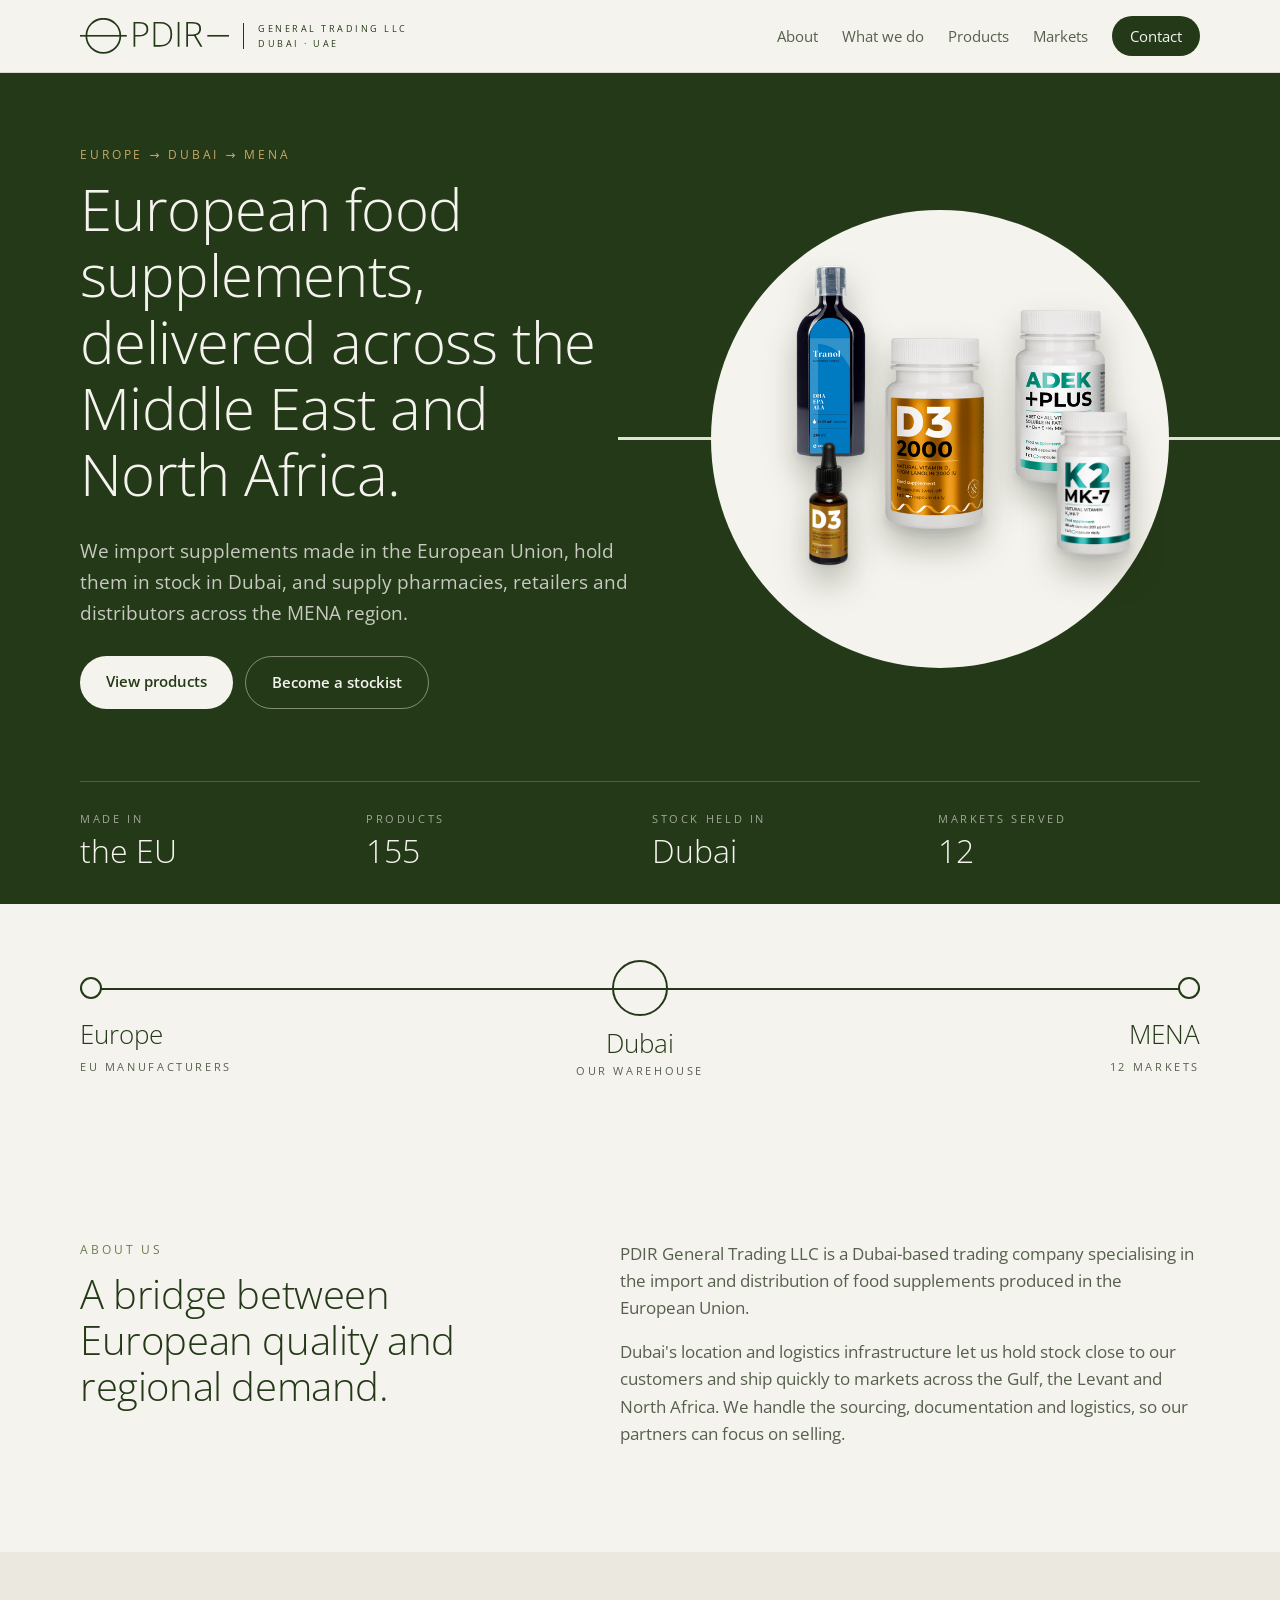
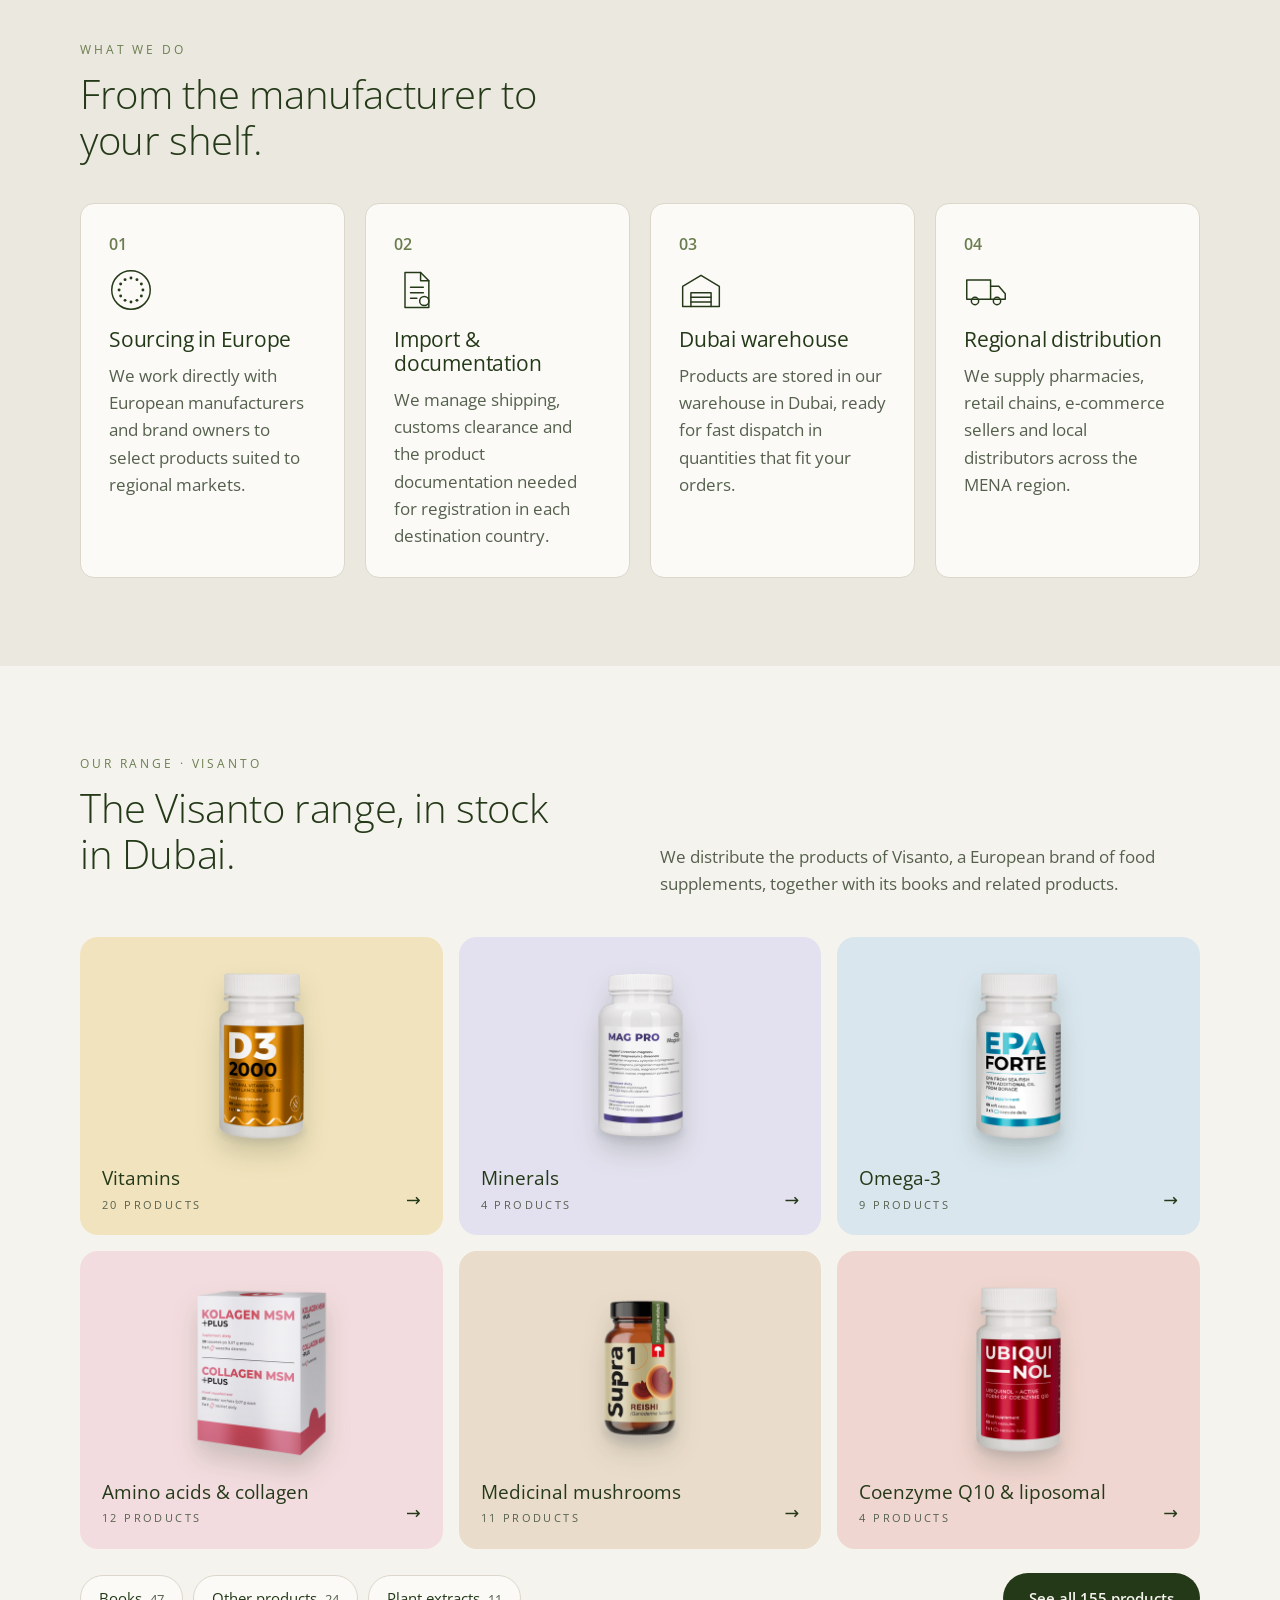
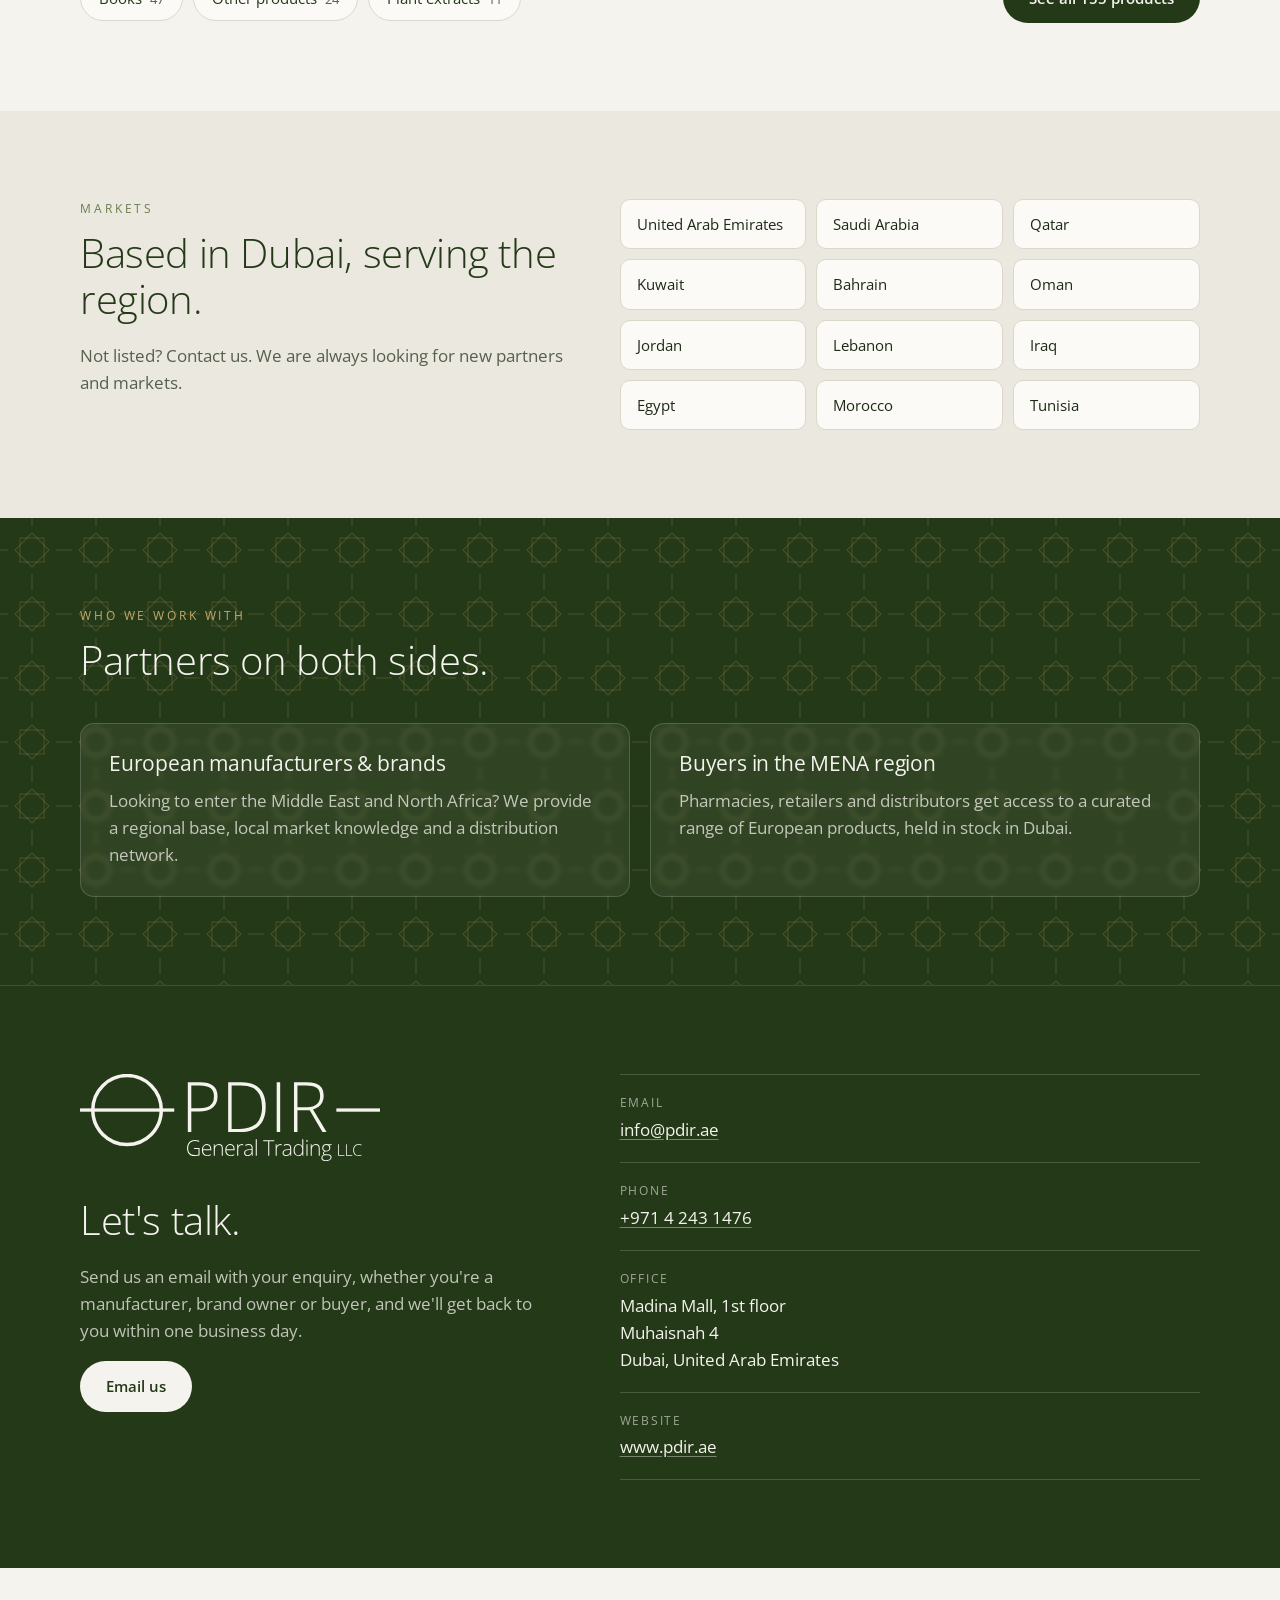
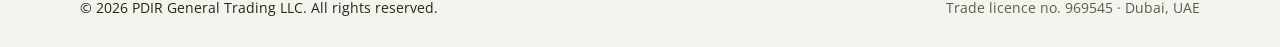
==== commit 0708c594: "Redesign home page: green hero band, colour-coded range tiles Inspired by premium supplement brands " ====
--- a/site/index.html
+++ b/site/index.html
@@ -35,18 +35,19 @@
 
   <main id="top">
     <section class="hero">
-      <div class="wrap hero-inner">
-        <p class="eyebrow">Europe &rarr; Dubai &rarr; MENA</p>
-        <h1>European food supplements, delivered across the Middle&nbsp;East and North&nbsp;Africa.</h1>
-        <p class="lead">We source quality food supplements from European manufacturers, store them in our Dubai warehouse, and distribute them to pharmacies, retailers and distributors throughout the MENA region.</p>
-        <div class="hero-actions">
-          <a class="btn btn-primary" href="products.html">View products</a>
-          <a class="btn btn-ghost" href="#contact">Get in touch</a>
-        </div>
-      </div>
-      <div class="wrap hero-visual-wrap" aria-hidden="true">
-        <div class="hero-visual">
-          <svg class="hero-mark" viewBox="0 0 400 400"><circle cx="200" cy="200" r="168" fill="none" stroke="currentColor" stroke-width="2.5"/><rect x="-30" y="198.75" width="460" height="2.5" fill="currentColor"/></svg>
+      <div class="wrap hero-grid">
+        <div class="hero-copy">
+          <p class="eyebrow">Europe &rarr; Dubai &rarr; MENA</p>
+          <h1>European food supplements, delivered across the Middle&nbsp;East and North&nbsp;Africa.</h1>
+          <p class="lead">We import supplements made in the European Union, hold them in stock in Dubai, and supply pharmacies, retailers and distributors across the MENA region.</p>
+          <div class="hero-actions">
+            <a class="btn btn-light" href="products.html">View products</a>
+            <a class="btn btn-outline" href="#contact">Become a stockist</a>
+          </div>
+        </div>
+        <div class="hero-visual" aria-hidden="true">
+          <div class="hero-disc"></div>
+          <span class="hero-line"></span>
           <img class="hp hp-1" src="assets/products/tranol-visanto.png" alt="" width="400" height="400">
           <img class="hp hp-2" src="assets/products/natural-vitamin-d3-from-lanolin-2000-iu-visanto-60-caps.png" alt="" width="400" height="400">
           <img class="hp hp-3" src="assets/products/adek-plus-visanto-60-caps.png" alt="" width="400" height="400">
@@ -54,6 +55,14 @@
           <img class="hp hp-5" src="assets/products/natural-vitamin-d3-drops-2000iu.png" alt="" width="400" height="400">
         </div>
       </div>
+      <div class="wrap">
+        <dl class="facts">
+          <div><dt>Made in</dt><dd>the EU</dd></div>
+          <div><dt>Products</dt><dd>155</dd></div>
+          <div><dt>Stock held in</dt><dd>Dubai</dd></div>
+          <div><dt>Markets served</dt><dd>12</dd></div>
+        </dl>
+      </div>
     </section>
 
     <section class="route-band" aria-label="How products reach you">
@@ -113,27 +122,51 @@
     </section>
 
     <section id="brand" class="section">
-      <div class="wrap split">
-        <div>
-          <p class="eyebrow">Our range</p>
-          <h2>The Visanto range, available from Dubai.</h2>
-          <div class="shelf" aria-hidden="true">
+      <div class="wrap">
+        <div class="section-head">
+          <div>
+            <p class="eyebrow">Our range &middot; Visanto</p>
+            <h2>The Visanto range, in stock in Dubai.</h2>
+          </div>
+          <p class="muted">We distribute the products of Visanto, a European brand of food supplements, together with its books and related products.</p>
+        </div>
+        <ul class="tiles">
+          <li><a class="tile" href="products.html#vitamins" style="--tile:#f1e3bd">
+            <img src="assets/products/natural-vitamin-d3-from-lanolin-2000-iu-visanto-60-caps.png" alt="" width="400" height="400" loading="lazy">
+            <span class="tile-name">Vitamins</span>
+            <span class="tile-count">20 products</span>
+          </a></li>
+          <li><a class="tile" href="products.html#minerals" style="--tile:#e3e1ef">
+            <img src="assets/products/mag-pro-visanto-magnesium-l-threonate-magtein.png" alt="" width="400" height="400" loading="lazy">
+            <span class="tile-name">Minerals</span>
+            <span class="tile-count">4 products</span>
+          </a></li>
+          <li><a class="tile" href="products.html#omega-3-fatty-acids" style="--tile:#d9e6ee">
+            <img src="assets/products/epa-forte-90.png" alt="" width="400" height="400" loading="lazy">
+            <span class="tile-name">Omega-3</span>
+            <span class="tile-count">9 products</span>
+          </a></li>
+          <li><a class="tile" href="products.html#amino-acids-collagen" style="--tile:#f3dcdf">
+            <img src="assets/products/collagen-msm-plus.png" alt="" width="400" height="400" loading="lazy">
+            <span class="tile-name">Amino acids &amp; collagen</span>
+            <span class="tile-count">12 products</span>
+          </a></li>
+          <li><a class="tile" href="products.html#medicinal-mushrooms" style="--tile:#eadccb">
+            <img src="assets/products/supra1-reishi-150g.png" alt="" width="400" height="400" loading="lazy">
+            <span class="tile-name">Medicinal mushrooms</span>
+            <span class="tile-count">11 products</span>
+          </a></li>
+          <li><a class="tile" href="products.html#liposomal-formulas-coenzyme-q10" style="--tile:#f0d6d0">
             <img src="assets/products/ubiquinol-unique-form-of-coenzyme-q10-visanto.png" alt="" width="400" height="400" loading="lazy">
-            <img src="assets/products/collagen-msm-plus.png" alt="" width="400" height="400" loading="lazy">
-            <img src="assets/products/supra1-reishi-150g.png" alt="" width="400" height="400" loading="lazy">
-            <img src="assets/products/epa-forte-90.png" alt="" width="400" height="400" loading="lazy">
-            <img src="assets/products/vitamin-b-complex-b-optima.png" alt="" width="400" height="400" loading="lazy">
-            <img src="assets/products/octaminoxp-powder-mix-8-aminoacids-food-supplement-lemon-lime-favour.png" alt="" width="400" height="400" loading="lazy">
-          </div>
-        </div>
-        <div class="prose">
-          <p>We distribute the products of Visanto, a European brand of food supplements, together with its books and related products.</p>
-          <ul class="range-list">
-            <li><a href="products.html#supplements"><strong>Food supplements</strong><span>Vitamins, minerals, amino acids, omega-3, mushrooms and plant extracts</span></a></li>
-            <li><a href="products.html#books"><strong>Books</strong><span>Titles in English and other European languages</span></a></li>
-            <li><a href="products.html#other"><strong>Other products</strong><span>Grounding, hydrogen inhalation, water filtration and kitchen appliances</span></a></li>
-          </ul>
-          <a class="btn btn-primary" href="products.html">See all products</a>
+            <span class="tile-name">Coenzyme Q10 &amp; liposomal</span>
+            <span class="tile-count">4 products</span>
+          </a></li>
+        </ul>
+        <div class="range-more">
+          <a href="products.html#books">Books <span>47</span></a>
+          <a href="products.html#other">Other products <span>24</span></a>
+          <a href="products.html#plant-extracts-freeze-dried-products">Plant extracts <span>11</span></a>
+          <a class="btn btn-primary" href="products.html">See all 155 products</a>
         </div>
       </div>
     </section>
@@ -162,7 +195,7 @@
       </div>
     </section>
 
-    <section class="section">
+    <section class="section stockist">
       <div class="wrap">
         <p class="eyebrow">Who we work with</p>
         <h2>Partners on both sides.</h2>
--- a/site/styles.css
+++ b/site/styles.css
@@ -100,12 +100,7 @@
 .btn-ghost:hover { background: var(--tint); }
 
 /* Hero */
-.hero {
-  padding: 104px 0 96px;
-  background:
-    radial-gradient(900px 420px at 90% 0%, rgba(107, 125, 79, 0.16), transparent 70%),
-    radial-gradient(700px 400px at 0% 100%, rgba(36, 57, 24, 0.08), transparent 70%);
-}
+
 .lead { font-size: 1.2rem; color: var(--ink-soft); max-width: 60ch; }
 .hero-actions { display: flex; flex-wrap: wrap; gap: 12px; margin-top: 28px; }
 
@@ -238,21 +233,6 @@
   .logo-micro { display: none; }
 }
 
-/* Graphics: hero product composition inside the PDIR circle-and-line mark */
-.hero { position: relative; overflow: hidden; }
-.hero-inner { position: relative; z-index: 1; }
-.hero-visual-wrap { position: absolute; inset: 0; pointer-events: none; display: flex; align-items: center; justify-content: flex-end; }
-.hero-visual { position: relative; width: min(46%, 480px); aspect-ratio: 1; margin-right: -10px; }
-.hero-mark { position: absolute; inset: 0; width: 100%; height: 100%; color: var(--brand); opacity: 0.85; overflow: visible; }
-.hp { position: absolute; height: auto; filter: drop-shadow(0 18px 18px rgba(36, 57, 24, 0.16)); }
-.hp-1 { width: 44%; left: 4%;  top: 18%; }
-.hp-2 { width: 46%; left: 24%; top: 30%; z-index: 2; }
-.hp-3 { width: 42%; left: 52%; top: 26%; z-index: 1; }
-.hp-4 { width: 34%; left: 64%; top: 44%; z-index: 3; }
-.hp-5 { width: 30%; left: 12%; top: 50%; z-index: 3; }
-.hero h1, .hero .lead { max-width: min(18ch, 52%); }
-.hero .lead { max-width: min(60ch, 50%); }
-
 /* Route band: Europe -> Dubai -> MENA, drawn like the logo's line and circle */
 .route-band { padding: 8px 0 72px; }
 .route {
@@ -281,25 +261,96 @@
 .step-icon .fill { fill: currentColor; stroke: none; }
 .steps .step-num { margin-bottom: 10px; }
 
-/* Product shelf in the range section */
-.shelf {
-  display: grid; grid-template-columns: repeat(3, 1fr); gap: 4px 8px;
-  margin-top: 32px; padding: 20px 16px 12px;
-  border-bottom: 2px solid var(--brand);
-  max-width: 420px;
-}
-.shelf img { width: 100%; height: auto; filter: drop-shadow(0 10px 10px rgba(36, 57, 24, 0.12)); }
-
+/* Gold accent, used sparingly on the dark green bands */
+:root { --gold: #c8a96a; }
+
+/* Hero: full-width green band with products on an off-white disc (the PDIR circle) */
+.hero { background: var(--brand); color: var(--brand-ink); padding: 72px 0 0; overflow: hidden; }
+.hero h1 { color: var(--brand-ink); }
+.hero .eyebrow { color: var(--gold); }
+.hero .lead { color: rgba(245, 243, 238, 0.78); }
+.hero-grid { display: grid; grid-template-columns: 1.05fr 1fr; gap: 32px; align-items: center; }
+.hero-copy { position: relative; z-index: 2; padding-bottom: 24px; }
+.btn-light { background: var(--brand-ink); color: var(--brand); }
+.btn-light:hover { background: #ffffff; }
+.btn-outline { border: 1px solid rgba(245, 243, 238, 0.45); color: var(--brand-ink); }
+.btn-outline:hover { background: rgba(245, 243, 238, 0.08); }
+
+.hero-visual { position: relative; aspect-ratio: 1; width: 100%; max-width: 520px; justify-self: end; }
+.hero-disc { position: absolute; inset: 6%; border-radius: 50%; background: var(--bg); }
+.hero-line { position: absolute; left: -12%; right: -40%; top: 50%; height: 3px; margin-top: -1.5px; background: var(--brand-ink); opacity: 0.9; }
+.hp { position: absolute; height: auto; filter: drop-shadow(0 18px 16px rgba(20, 32, 12, 0.28)); }
+.hp-1 { width: 42%; left: 8%;  top: 14%; }
+.hp-2 { width: 44%; left: 27%; top: 27%; z-index: 2; }
+.hp-3 { width: 40%; left: 53%; top: 22%; z-index: 1; }
+.hp-4 { width: 33%; left: 63%; top: 42%; z-index: 3; }
+.hp-5 { width: 29%; left: 14%; top: 48%; z-index: 3; }
+
+.facts {
+  margin: 48px 0 0; padding: 28px 0 36px;
+  display: grid; grid-template-columns: repeat(4, 1fr); gap: 24px;
+  border-top: 1px solid rgba(245, 243, 238, 0.2);
+}
+.facts dt { font-size: 0.68rem; letter-spacing: 0.24em; text-transform: uppercase; color: rgba(245, 243, 238, 0.6); margin-bottom: 6px; }
+.facts dd { margin: 0; font-size: 2rem; font-weight: 300; line-height: 1.1; color: var(--brand-ink); }
+
+.route-band { padding-top: 56px; }
+
+/* Range: one colour per category, as on premium supplement packaging */
+.section-head { display: grid; grid-template-columns: 1fr 1fr; gap: 40px; align-items: end; margin-bottom: 40px; }
+.section-head p.muted { margin: 0; }
+.tiles { list-style: none; margin: 0; padding: 0; display: grid; grid-template-columns: repeat(3, 1fr); gap: 16px; }
+.tile {
+  display: grid; grid-template-rows: auto auto auto; position: relative;
+  padding: 20px 22px 22px; border-radius: 18px;
+  background: var(--tile); text-decoration: none; color: var(--ink);
+  overflow: hidden; transition: transform 0.2s ease;
+}
+.tile:hover { transform: translateY(-3px); }
+.tile:active { transform: scale(0.99); }
+.tile img { width: 62%; height: auto; aspect-ratio: 1; object-fit: contain; justify-self: center; margin: 0 0 8px; filter: drop-shadow(0 14px 12px rgba(36, 57, 24, 0.18)); transition: transform 0.25s ease; }
+.tile:hover img { transform: scale(1.04); }
+.tile-name { font-size: 1.2rem; font-weight: 400; color: var(--brand); }
+.tile-count { font-size: 0.68rem; letter-spacing: 0.22em; text-transform: uppercase; color: var(--ink-soft); margin-top: 2px; }
+.tile::after { content: "\2192"; position: absolute; right: 22px; bottom: 22px; color: var(--brand); font-size: 1.1rem; }
+.range-more { display: flex; flex-wrap: wrap; align-items: center; gap: 10px; margin-top: 24px; }
+.range-more a:not(.btn) {
+  padding: 10px 18px; border: 1px solid var(--line); border-radius: 999px;
+  background: var(--surface); text-decoration: none; color: var(--brand); font-size: 0.95rem;
+}
+.range-more a:not(.btn):hover { background: var(--tint); }
+.range-more a span { font-size: 0.8rem; color: var(--ink-soft); margin-left: 4px; }
+.range-more .btn { margin-left: auto; }
+
+/* Partners band: green with a faint eight-point star pattern in gold */
+.stockist {
+  background-color: var(--brand); color: var(--brand-ink);
+  background-image: url("data:image/svg+xml,%3Csvg xmlns='http://www.w3.org/2000/svg' width='64' height='64' viewBox='0 0 64 64'%3E%3Cg fill='none' stroke='%23c8a96a' stroke-opacity='0.22' stroke-width='1'%3E%3Crect x='20' y='20' width='24' height='24'/%3E%3Crect x='20' y='20' width='24' height='24' transform='rotate(45 32 32)'/%3E%3Cpath d='M0 32h8M56 32h8M32 0v8M32 56v8'/%3E%3C/g%3E%3C/svg%3E");
+}
+.stockist h2, .stockist h3 { color: var(--brand-ink); }
+.stockist .eyebrow { color: var(--gold); }
+.stockist .card { background: rgba(245, 243, 238, 0.06); border-color: rgba(245, 243, 238, 0.18); backdrop-filter: blur(2px); }
+.stockist .card p { color: rgba(245, 243, 238, 0.75); }
+.contact { border-top: 1px solid rgba(245, 243, 238, 0.12); }
+
+@media (prefers-reduced-motion: reduce) {
+  .tile, .tile img { transition: none; }
+}
 @media (max-width: 960px) {
-  .hero-visual { width: 44%; margin-right: -40px; opacity: 0.9; }
+  .tiles { grid-template-columns: repeat(2, 1fr); }
+  .facts { grid-template-columns: repeat(2, 1fr); }
 }
 @media (max-width: 760px) {
-  .hero { padding-bottom: 24px; }
-  .hero-visual-wrap { position: relative; inset: auto; justify-content: center; margin-top: 8px; }
-  .hero-visual { width: min(88%, 360px); margin: 0; }
-  .hero h1, .hero .lead { max-width: none; }
-  .route::before { top: 28px; }
-  .route-node strong { font-size: 1.25rem; }
-  .route-node small { font-size: 0.6rem; letter-spacing: 0.16em; }
-  .shelf { max-width: none; }
-}
+  .hero { padding-top: 48px; }
+  .hero-grid { grid-template-columns: 1fr; gap: 0; }
+  .hero-visual { justify-self: center; max-width: 380px; margin-top: 8px; }
+  .hero-line { left: -20%; right: -20%; }
+  .facts { margin-top: 24px; }
+  .facts dd { font-size: 1.6rem; }
+  .section-head { grid-template-columns: 1fr; gap: 12px; }
+  .tiles { gap: 12px; }
+  .tile { padding: 14px 14px 16px; }
+  .tile-name { font-size: 1rem; }
+  .tile::after { right: 14px; bottom: 16px; }
+  .range-more .btn { margin-left: 0; }
+}
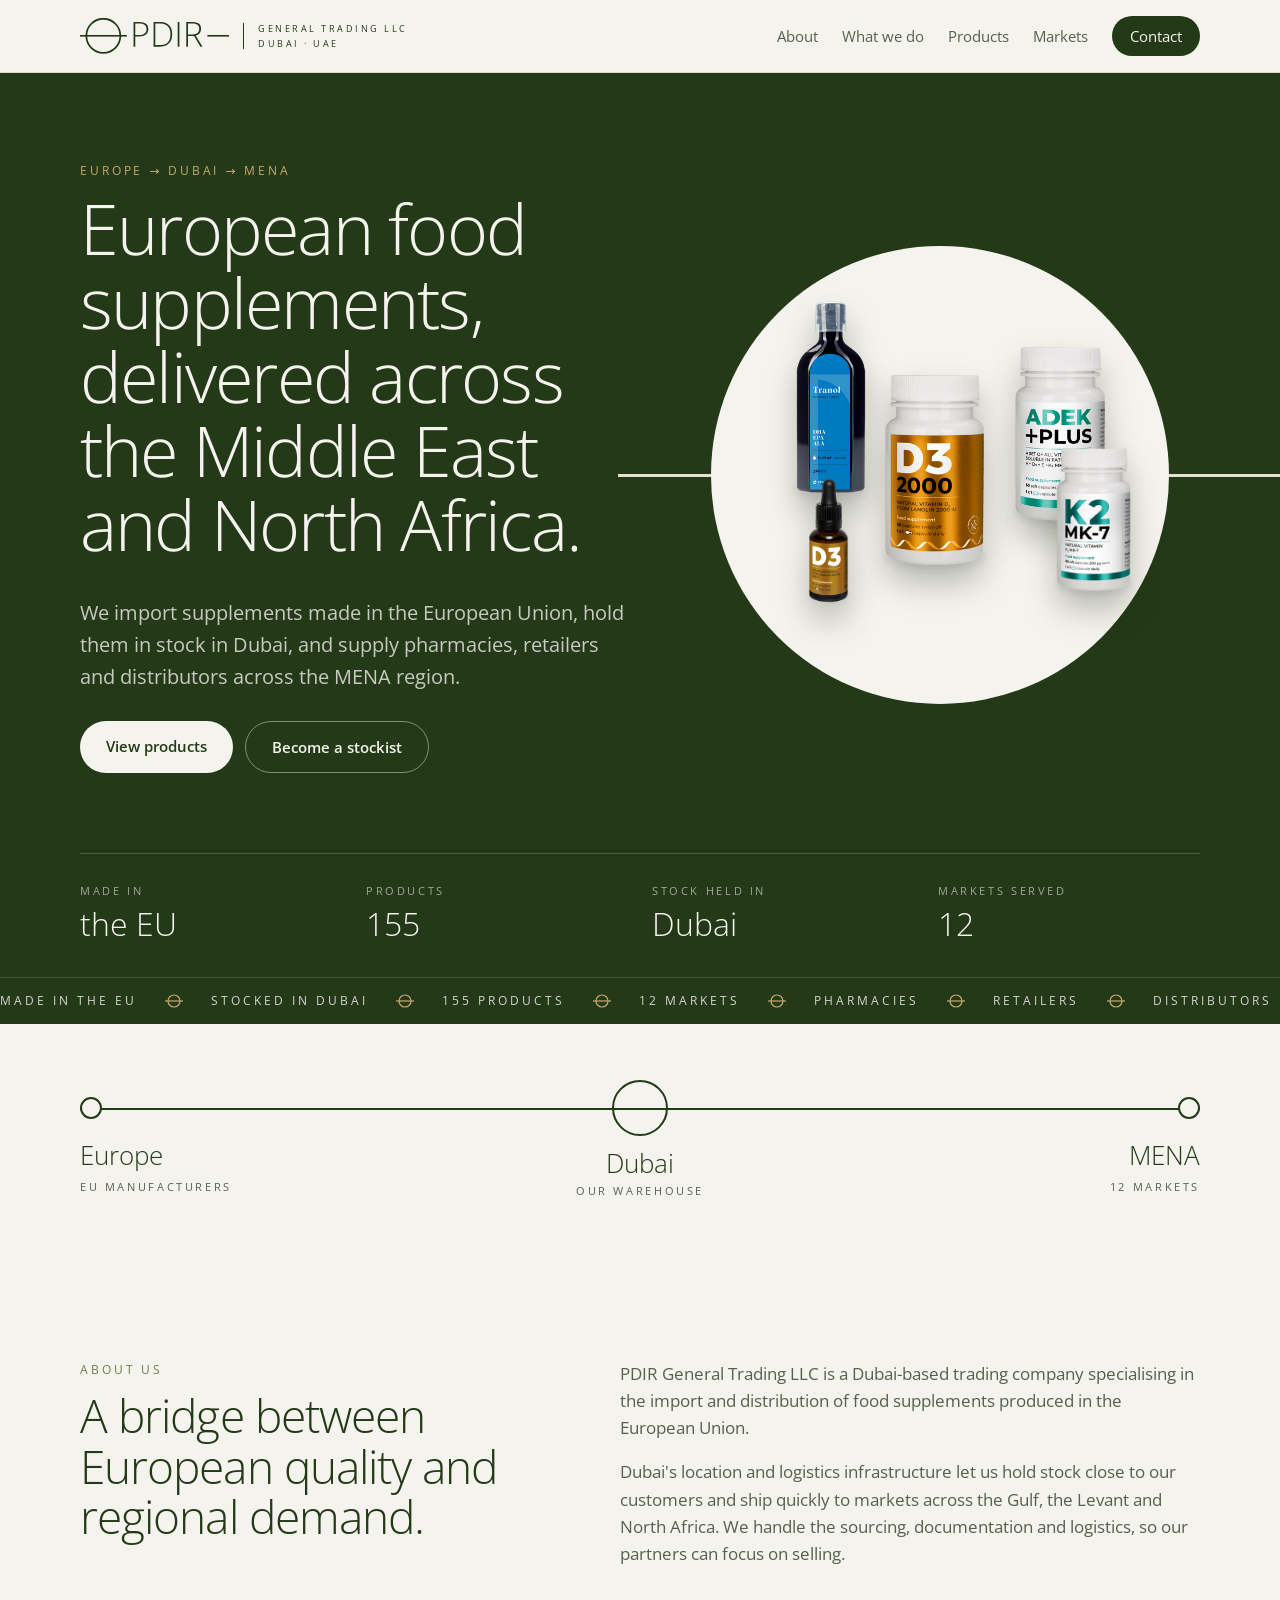
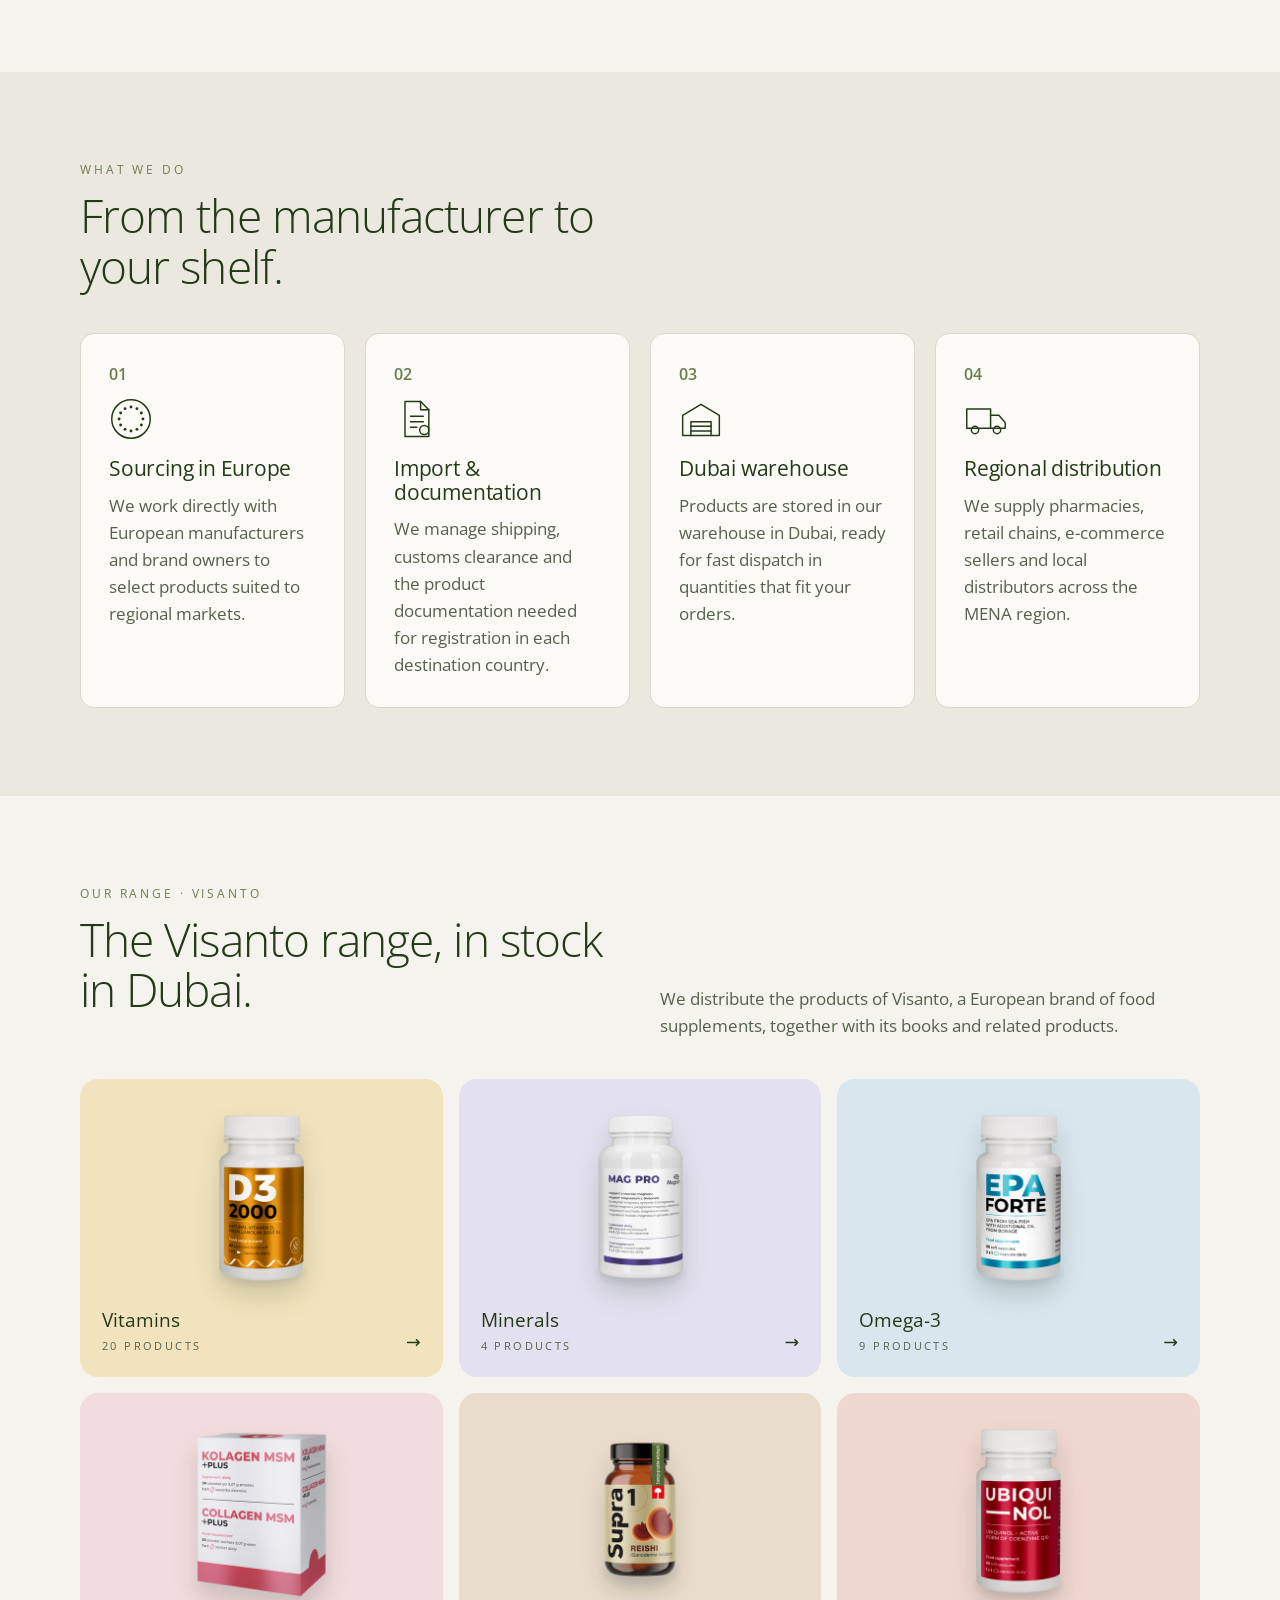
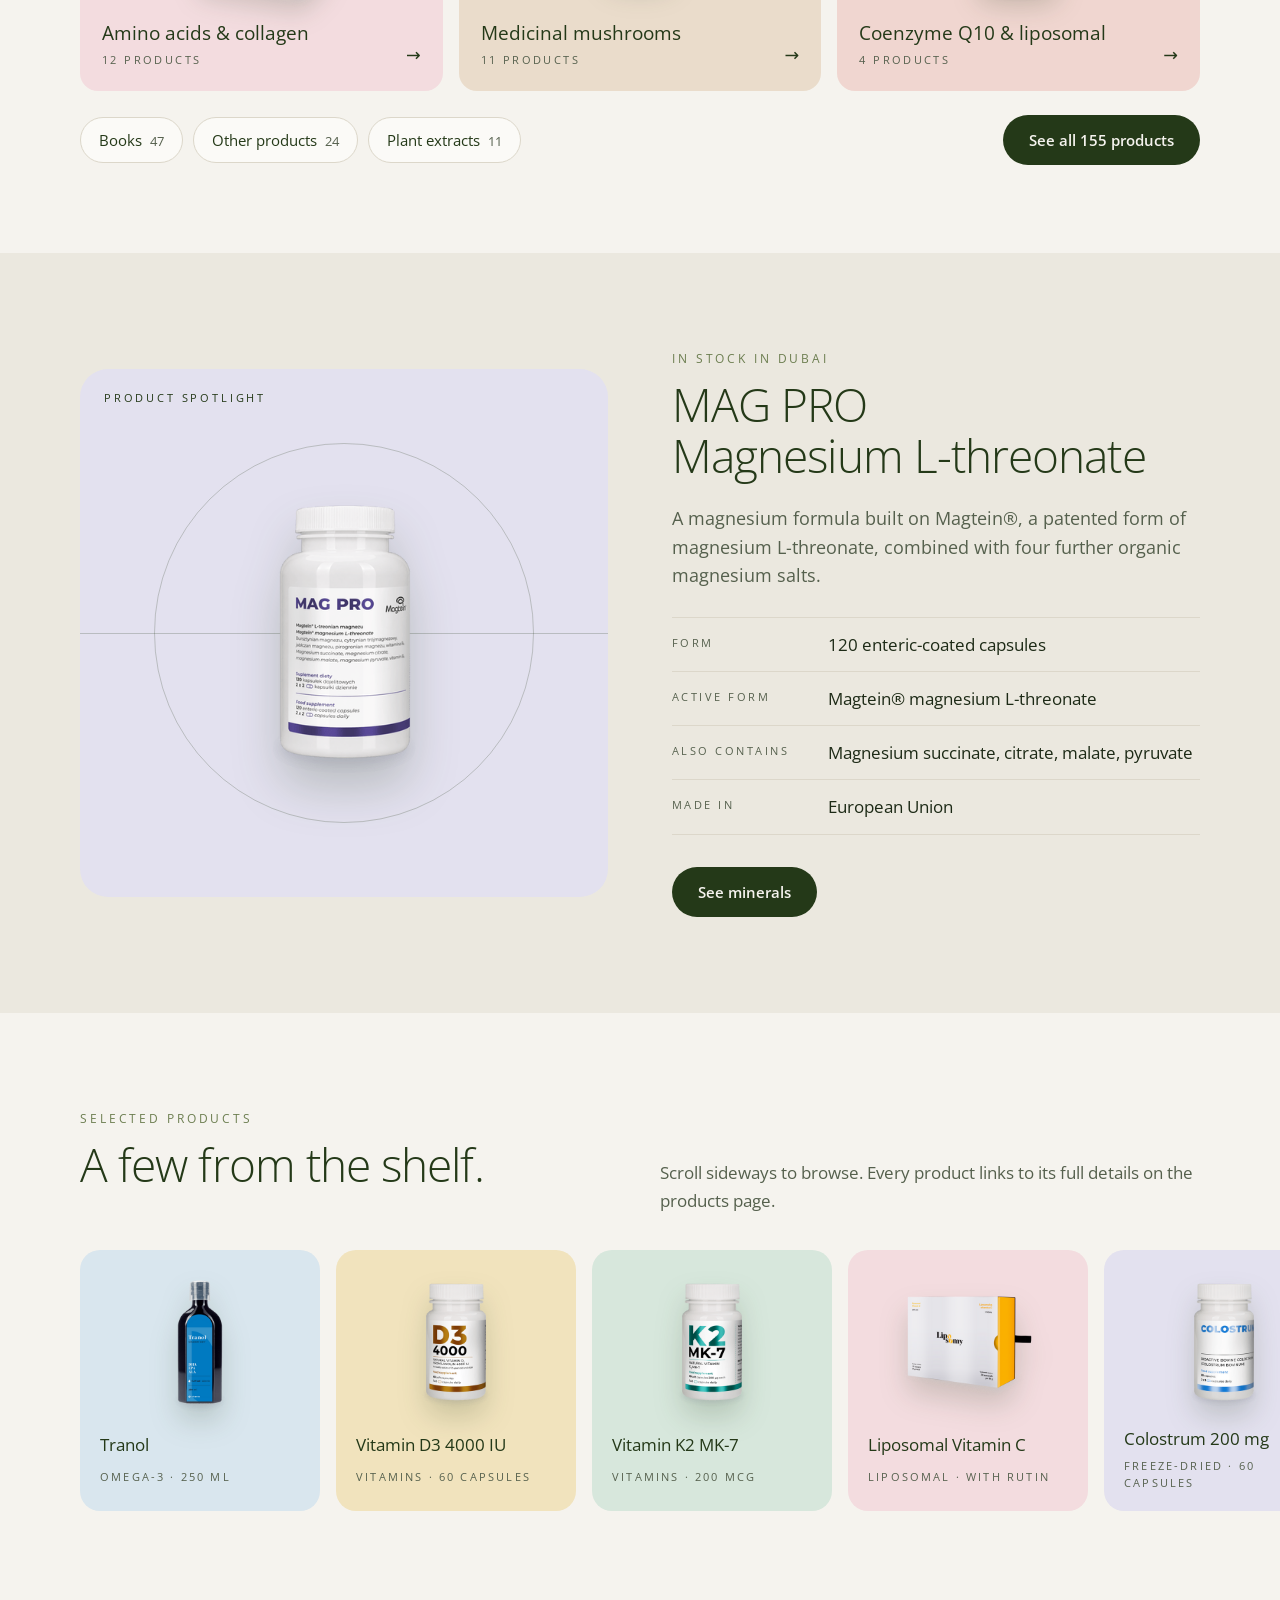
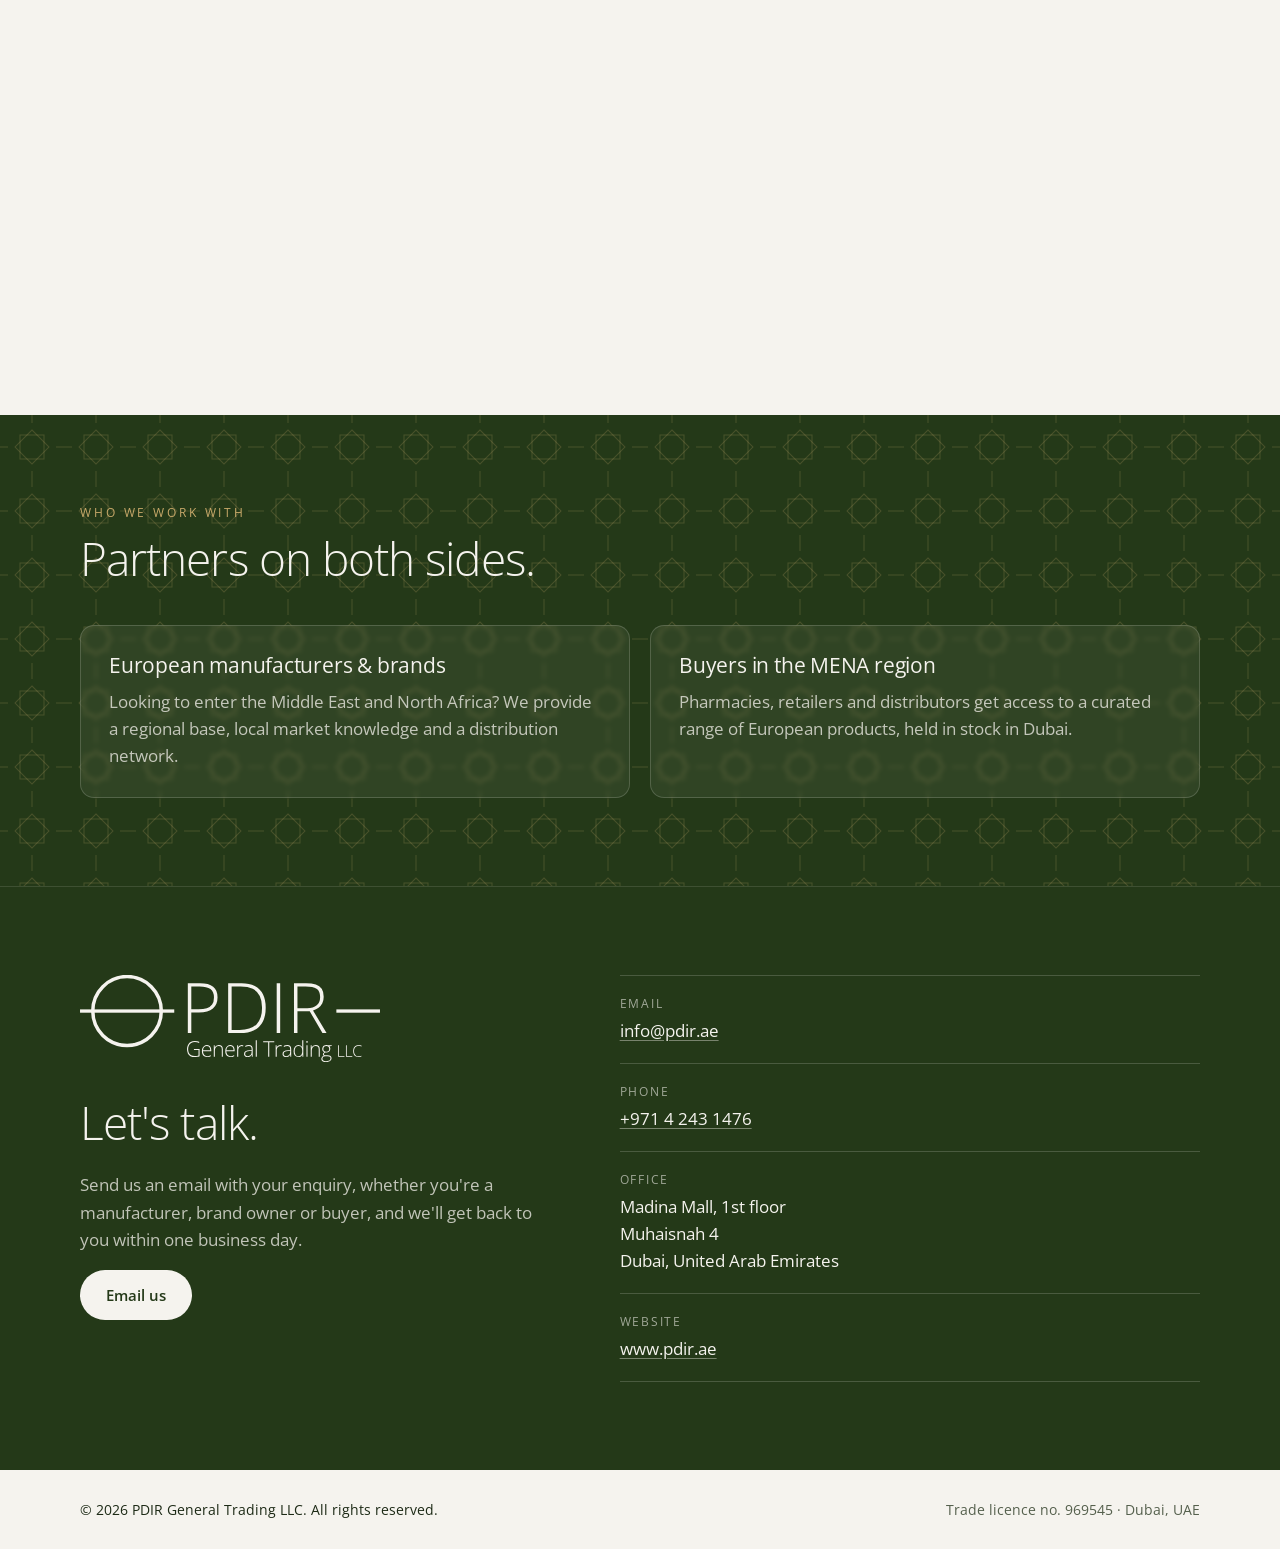
==== commit 1c81ef70: "Editorial pass on the home page: ticker, product spotlight, featured rail - Larger, tighter headline" ====
--- a/site/index.html
+++ b/site/index.html
@@ -65,6 +65,13 @@
       </div>
     </section>
 
+    <div class="ticker" aria-hidden="true">
+      <div class="ticker-track">
+        <div class="ticker-row"><span>Made in the EU</span><svg class="tick-mark" viewBox="0 0 24 24" aria-hidden="true"><circle cx="12" cy="12" r="8" fill="none" stroke="currentColor" stroke-width="1.6"/><path d="M0 12h24" stroke="currentColor" stroke-width="1.6"/></svg><span>Stocked in Dubai</span><svg class="tick-mark" viewBox="0 0 24 24" aria-hidden="true"><circle cx="12" cy="12" r="8" fill="none" stroke="currentColor" stroke-width="1.6"/><path d="M0 12h24" stroke="currentColor" stroke-width="1.6"/></svg><span>155 products</span><svg class="tick-mark" viewBox="0 0 24 24" aria-hidden="true"><circle cx="12" cy="12" r="8" fill="none" stroke="currentColor" stroke-width="1.6"/><path d="M0 12h24" stroke="currentColor" stroke-width="1.6"/></svg><span>12 markets</span><svg class="tick-mark" viewBox="0 0 24 24" aria-hidden="true"><circle cx="12" cy="12" r="8" fill="none" stroke="currentColor" stroke-width="1.6"/><path d="M0 12h24" stroke="currentColor" stroke-width="1.6"/></svg><span>Pharmacies</span><svg class="tick-mark" viewBox="0 0 24 24" aria-hidden="true"><circle cx="12" cy="12" r="8" fill="none" stroke="currentColor" stroke-width="1.6"/><path d="M0 12h24" stroke="currentColor" stroke-width="1.6"/></svg><span>Retailers</span><svg class="tick-mark" viewBox="0 0 24 24" aria-hidden="true"><circle cx="12" cy="12" r="8" fill="none" stroke="currentColor" stroke-width="1.6"/><path d="M0 12h24" stroke="currentColor" stroke-width="1.6"/></svg><span>Distributors</span><svg class="tick-mark" viewBox="0 0 24 24" aria-hidden="true"><circle cx="12" cy="12" r="8" fill="none" stroke="currentColor" stroke-width="1.6"/><path d="M0 12h24" stroke="currentColor" stroke-width="1.6"/></svg><span>Full documentation</span><svg class="tick-mark" viewBox="0 0 24 24" aria-hidden="true"><circle cx="12" cy="12" r="8" fill="none" stroke="currentColor" stroke-width="1.6"/><path d="M0 12h24" stroke="currentColor" stroke-width="1.6"/></svg></div>
+        <div class="ticker-row"><span>Made in the EU</span><svg class="tick-mark" viewBox="0 0 24 24" aria-hidden="true"><circle cx="12" cy="12" r="8" fill="none" stroke="currentColor" stroke-width="1.6"/><path d="M0 12h24" stroke="currentColor" stroke-width="1.6"/></svg><span>Stocked in Dubai</span><svg class="tick-mark" viewBox="0 0 24 24" aria-hidden="true"><circle cx="12" cy="12" r="8" fill="none" stroke="currentColor" stroke-width="1.6"/><path d="M0 12h24" stroke="currentColor" stroke-width="1.6"/></svg><span>155 products</span><svg class="tick-mark" viewBox="0 0 24 24" aria-hidden="true"><circle cx="12" cy="12" r="8" fill="none" stroke="currentColor" stroke-width="1.6"/><path d="M0 12h24" stroke="currentColor" stroke-width="1.6"/></svg><span>12 markets</span><svg class="tick-mark" viewBox="0 0 24 24" aria-hidden="true"><circle cx="12" cy="12" r="8" fill="none" stroke="currentColor" stroke-width="1.6"/><path d="M0 12h24" stroke="currentColor" stroke-width="1.6"/></svg><span>Pharmacies</span><svg class="tick-mark" viewBox="0 0 24 24" aria-hidden="true"><circle cx="12" cy="12" r="8" fill="none" stroke="currentColor" stroke-width="1.6"/><path d="M0 12h24" stroke="currentColor" stroke-width="1.6"/></svg><span>Retailers</span><svg class="tick-mark" viewBox="0 0 24 24" aria-hidden="true"><circle cx="12" cy="12" r="8" fill="none" stroke="currentColor" stroke-width="1.6"/><path d="M0 12h24" stroke="currentColor" stroke-width="1.6"/></svg><span>Distributors</span><svg class="tick-mark" viewBox="0 0 24 24" aria-hidden="true"><circle cx="12" cy="12" r="8" fill="none" stroke="currentColor" stroke-width="1.6"/><path d="M0 12h24" stroke="currentColor" stroke-width="1.6"/></svg><span>Full documentation</span><svg class="tick-mark" viewBox="0 0 24 24" aria-hidden="true"><circle cx="12" cy="12" r="8" fill="none" stroke="currentColor" stroke-width="1.6"/><path d="M0 12h24" stroke="currentColor" stroke-width="1.6"/></svg></div>
+      </div>
+    </div>
+
     <section class="route-band" aria-label="How products reach you">
       <div class="wrap">
         <ol class="route">
@@ -75,7 +82,7 @@
       </div>
     </section>
 
-    <section id="about" class="section">
+    <section id="about" class="reveal section">
       <div class="wrap split">
         <div>
           <p class="eyebrow">About us</p>
@@ -88,30 +95,30 @@
       </div>
     </section>
 
-    <section id="services" class="section section-tint">
+    <section id="services" class="reveal section section-tint">
       <div class="wrap">
         <p class="eyebrow">What we do</p>
         <h2>From the manufacturer to your shelf.</h2>
         <ol class="steps">
-          <li class="card">
+          <li class="card reveal">
             <span class="step-num">01</span>
             <span class="step-icon" aria-hidden="true"><svg viewBox="0 0 48 48"><circle cx="24" cy="24" r="21"/><circle class="fill" cx="37.0" cy="24.0" r="1.6"/><circle class="fill" cx="35.3" cy="30.5" r="1.6"/><circle class="fill" cx="30.5" cy="35.3" r="1.6"/><circle class="fill" cx="24.0" cy="37.0" r="1.6"/><circle class="fill" cx="17.5" cy="35.3" r="1.6"/><circle class="fill" cx="12.7" cy="30.5" r="1.6"/><circle class="fill" cx="11.0" cy="24.0" r="1.6"/><circle class="fill" cx="12.7" cy="17.5" r="1.6"/><circle class="fill" cx="17.5" cy="12.7" r="1.6"/><circle class="fill" cx="24.0" cy="11.0" r="1.6"/><circle class="fill" cx="30.5" cy="12.7" r="1.6"/><circle class="fill" cx="35.3" cy="17.5" r="1.6"/></svg></span>
             <h3>Sourcing in Europe</h3>
             <p>We work directly with European manufacturers and brand owners to select products suited to regional markets.</p>
           </li>
-          <li class="card">
+          <li class="card reveal">
             <span class="step-num">02</span>
             <span class="step-icon" aria-hidden="true"><svg viewBox="0 0 48 48"><path d="M12 5h17l9 9v29H12z"/><path d="M29 5v9h9"/><path d="M18 21h14M18 27h14M18 33h7"/><circle cx="33" cy="36" r="5"/></svg></span>
             <h3>Import &amp; documentation</h3>
             <p>We manage shipping, customs clearance and the product documentation needed for registration in each destination country.</p>
           </li>
-          <li class="card">
+          <li class="card reveal">
             <span class="step-num">03</span>
             <span class="step-icon" aria-hidden="true"><svg viewBox="0 0 48 48"><path d="M4 20 24 8l20 12v22H4z"/><path d="M13 42V27h22v15"/><path d="M13 32h22M13 37h22"/></svg></span>
             <h3>Dubai warehouse</h3>
             <p>Products are stored in our warehouse in Dubai, ready for fast dispatch in quantities that fit your orders.</p>
           </li>
-          <li class="card">
+          <li class="card reveal">
             <span class="step-num">04</span>
             <span class="step-icon" aria-hidden="true"><svg viewBox="0 0 48 48"><path d="M3 13h26v21H3z"/><path d="M29 20h9l7 8v6H29"/><circle cx="12" cy="36" r="4"/><circle cx="36" cy="36" r="4"/></svg></span>
             <h3>Regional distribution</h3>
@@ -121,7 +128,7 @@
       </div>
     </section>
 
-    <section id="brand" class="section">
+    <section id="brand" class="reveal section">
       <div class="wrap">
         <div class="section-head">
           <div>
@@ -131,32 +138,32 @@
           <p class="muted">We distribute the products of Visanto, a European brand of food supplements, together with its books and related products.</p>
         </div>
         <ul class="tiles">
-          <li><a class="tile" href="products.html#vitamins" style="--tile:#f1e3bd">
+          <li class="reveal"><a class="tile" href="products.html#vitamins" style="--tile:#f1e3bd">
             <img src="assets/products/natural-vitamin-d3-from-lanolin-2000-iu-visanto-60-caps.png" alt="" width="400" height="400" loading="lazy">
             <span class="tile-name">Vitamins</span>
             <span class="tile-count">20 products</span>
           </a></li>
-          <li><a class="tile" href="products.html#minerals" style="--tile:#e3e1ef">
+          <li class="reveal"><a class="tile" href="products.html#minerals" style="--tile:#e3e1ef">
             <img src="assets/products/mag-pro-visanto-magnesium-l-threonate-magtein.png" alt="" width="400" height="400" loading="lazy">
             <span class="tile-name">Minerals</span>
             <span class="tile-count">4 products</span>
           </a></li>
-          <li><a class="tile" href="products.html#omega-3-fatty-acids" style="--tile:#d9e6ee">
+          <li class="reveal"><a class="tile" href="products.html#omega-3-fatty-acids" style="--tile:#d9e6ee">
             <img src="assets/products/epa-forte-90.png" alt="" width="400" height="400" loading="lazy">
             <span class="tile-name">Omega-3</span>
             <span class="tile-count">9 products</span>
           </a></li>
-          <li><a class="tile" href="products.html#amino-acids-collagen" style="--tile:#f3dcdf">
+          <li class="reveal"><a class="tile" href="products.html#amino-acids-collagen" style="--tile:#f3dcdf">
             <img src="assets/products/collagen-msm-plus.png" alt="" width="400" height="400" loading="lazy">
             <span class="tile-name">Amino acids &amp; collagen</span>
             <span class="tile-count">12 products</span>
           </a></li>
-          <li><a class="tile" href="products.html#medicinal-mushrooms" style="--tile:#eadccb">
+          <li class="reveal"><a class="tile" href="products.html#medicinal-mushrooms" style="--tile:#eadccb">
             <img src="assets/products/supra1-reishi-150g.png" alt="" width="400" height="400" loading="lazy">
             <span class="tile-name">Medicinal mushrooms</span>
             <span class="tile-count">11 products</span>
           </a></li>
-          <li><a class="tile" href="products.html#liposomal-formulas-coenzyme-q10" style="--tile:#f0d6d0">
+          <li class="reveal"><a class="tile" href="products.html#liposomal-formulas-coenzyme-q10" style="--tile:#f0d6d0">
             <img src="assets/products/ubiquinol-unique-form-of-coenzyme-q10-visanto.png" alt="" width="400" height="400" loading="lazy">
             <span class="tile-name">Coenzyme Q10 &amp; liposomal</span>
             <span class="tile-count">4 products</span>
@@ -171,7 +178,82 @@
       </div>
     </section>
 
-    <section id="markets" class="section section-tint">
+    <section class="spotlight reveal" aria-labelledby="spot-title">
+      <div class="wrap spot-grid">
+        <figure class="spot-figure" style="--tile:#e3e1ef">
+          <img src="assets/products/mag-pro-visanto-magnesium-l-threonate-magtein.png" alt="MAG PRO, magnesium L-threonate, 120 enteric-coated capsules" width="400" height="400" loading="lazy">
+          <figcaption>Product spotlight</figcaption>
+        </figure>
+        <div class="spot-copy">
+          <p class="eyebrow">In stock in Dubai</p>
+          <h2 id="spot-title">MAG PRO<br>Magnesium L-threonate</h2>
+          <p class="lead">A magnesium formula built on Magtein&reg;, a patented form of magnesium L-threonate, combined with four further organic magnesium salts.</p>
+          <dl class="spec">
+            <div><dt>Form</dt><dd>120 enteric-coated capsules</dd></div>
+            <div><dt>Active form</dt><dd>Magtein&reg; magnesium L-threonate</dd></div>
+            <div><dt>Also contains</dt><dd>Magnesium succinate, citrate, malate, pyruvate</dd></div>
+            <div><dt>Made in</dt><dd>European Union</dd></div>
+          </dl>
+          <a class="btn btn-primary" href="products.html#minerals">See minerals</a>
+        </div>
+      </div>
+    </section>
+
+    <section class="featured reveal" aria-labelledby="feat-title">
+      <div class="wrap featured-head">
+        <div>
+          <p class="eyebrow">Selected products</p>
+          <h2 id="feat-title">A few from the shelf.</h2>
+        </div>
+        <p class="muted">Scroll sideways to browse. Every product links to its full details on the products page.</p>
+      </div>
+      <div class="rail-wrap">
+        <ul class="rail">
+          <li class="feat" style="--tile:#d9e6ee">
+            <img src="assets/products/tranol-visanto.png" alt="Tranol" width="400" height="400" loading="lazy">
+            <span class="feat-name">Tranol</span>
+            <span class="feat-meta">Omega-3 · 250 ml</span>
+          </li>
+          <li class="feat" style="--tile:#f1e3bd">
+            <img src="assets/products/natural-vitamin-d3-from-lanloin-4000-iu-visanto.png" alt="Vitamin D3 4000 IU" width="400" height="400" loading="lazy">
+            <span class="feat-name">Vitamin D3 4000 IU</span>
+            <span class="feat-meta">Vitamins · 60 capsules</span>
+          </li>
+          <li class="feat" style="--tile:#d7e7dc">
+            <img src="assets/products/k2-mk7-200mcg-natural-vitamin-visanto.png" alt="Vitamin K2 MK-7" width="400" height="400" loading="lazy">
+            <span class="feat-name">Vitamin K2 MK-7</span>
+            <span class="feat-meta">Vitamins · 200 mcg</span>
+          </li>
+          <li class="feat" style="--tile:#f3dcdf">
+            <img src="assets/products/liposomal-vitamin-c-with-rutin.png" alt="Liposomal Vitamin C" width="400" height="400" loading="lazy">
+            <span class="feat-name">Liposomal Vitamin C</span>
+            <span class="feat-meta">Liposomal · with rutin</span>
+          </li>
+          <li class="feat" style="--tile:#e3e1ef">
+            <img src="assets/products/colostrum-200mg-60-caps-bioactive-colostrum-bovinum.png" alt="Colostrum 200 mg" width="400" height="400" loading="lazy">
+            <span class="feat-name">Colostrum 200 mg</span>
+            <span class="feat-meta">Freeze-dried · 60 capsules</span>
+          </li>
+          <li class="feat" style="--tile:#eadccb">
+            <img src="assets/products/supra1-reishi-150g.png" alt="Supra1 Reishi" width="400" height="400" loading="lazy">
+            <span class="feat-name">Supra1 Reishi</span>
+            <span class="feat-meta">Mushrooms · 150 g</span>
+          </li>
+          <li class="feat" style="--tile:#ecd9c8">
+            <img src="assets/products/vitamin-b-complex-b-optima.png" alt="B-Optima" width="400" height="400" loading="lazy">
+            <span class="feat-name">B-Optima</span>
+            <span class="feat-meta">Vitamin B complex</span>
+          </li>
+          <li class="feat" style="--tile:#f0d6d0">
+            <img src="assets/products/ubiquinol-unique-form-of-coenzyme-q10-visanto.png" alt="Ubiquinol 100 mg" width="400" height="400" loading="lazy">
+            <span class="feat-name">Ubiquinol 100 mg</span>
+            <span class="feat-meta">Coenzyme Q10</span>
+          </li>
+        </ul>
+      </div>
+    </section>
+
+    <section id="markets" class="reveal section section-tint">
       <div class="wrap split">
         <div>
           <p class="eyebrow">Markets</p>
@@ -195,7 +277,7 @@
       </div>
     </section>
 
-    <section class="section stockist">
+    <section class="reveal section stockist">
       <div class="wrap">
         <p class="eyebrow">Who we work with</p>
         <h2>Partners on both sides.</h2>
@@ -253,6 +335,16 @@
     </div>
   </footer>
 
-  <script>document.getElementById('year').textContent = new Date().getFullYear();</script>
+  <script>
+    document.getElementById('year').textContent = new Date().getFullYear();
+    // Fade sections in as they scroll into view. Without JS, or with reduced motion, everything is simply visible.
+    if ('IntersectionObserver' in window && !matchMedia('(prefers-reduced-motion: reduce)').matches) {
+      document.documentElement.classList.add('js-reveal');
+      var io = new IntersectionObserver(function (entries) {
+        entries.forEach(function (e) { if (e.isIntersecting) { e.target.classList.add('in'); io.unobserve(e.target); } });
+      }, { rootMargin: '0px 0px -8% 0px', threshold: 0.08 });
+      document.querySelectorAll('.reveal').forEach(function (el) { io.observe(el); });
+    }
+  </script>
 </body>
 </html>
--- a/site/styles.css
+++ b/site/styles.css
@@ -354,3 +354,79 @@
   .tile::after { right: 14px; bottom: 16px; }
   .range-more .btn { margin-left: 0; }
 }
+
+/* Editorial typography: larger, tighter headlines */
+h1 { font-size: clamp(2.4rem, 5.6vw, 4.4rem); letter-spacing: -0.025em; line-height: 1.05; }
+h2 { font-size: clamp(1.9rem, 3.6vw, 2.9rem); letter-spacing: -0.02em; line-height: 1.1; }
+.hero .lead { font-size: 1.25rem; }
+.hero-copy { padding-block: 16px 32px; }
+
+/* Ticker: key facts scrolling under the hero, separated by the PDIR mark */
+.ticker { background: var(--brand); color: var(--gold); border-top: 1px solid rgba(245, 243, 238, 0.14); overflow: hidden; }
+.ticker-track { display: flex; width: max-content; animation: ticker 48s linear infinite; }
+.ticker-row { display: flex; align-items: center; gap: 28px; padding: 14px 14px 14px 0; white-space: nowrap; }
+.ticker-row span { font-size: 0.72rem; letter-spacing: 0.26em; text-transform: uppercase; color: rgba(245, 243, 238, 0.85); }
+.tick-mark { width: 18px; height: 18px; flex: none; color: var(--gold); }
+@keyframes ticker { to { transform: translateX(-50%); } }
+.ticker:hover .ticker-track { animation-play-state: paused; }
+
+/* Spotlight: one product, large, with its facts, on its category colour */
+.spotlight { padding: 96px 0; background: var(--tint); }
+.spot-grid { display: grid; grid-template-columns: 1fr 1fr; gap: 64px; align-items: center; }
+.spot-figure { margin: 0; position: relative; border-radius: 28px; background: var(--tile); aspect-ratio: 1; display: grid; place-items: center; overflow: hidden; }
+.spot-figure::before { content: ""; position: absolute; width: 72%; aspect-ratio: 1; border-radius: 50%; border: 1.5px solid rgba(36, 57, 24, 0.22); }
+.spot-figure::after { content: ""; position: absolute; left: 0; right: 0; top: 50%; height: 1.5px; background: rgba(36, 57, 24, 0.22); }
+.spot-figure img { position: relative; z-index: 1; width: 58%; height: auto; filter: drop-shadow(0 28px 24px rgba(36, 57, 24, 0.22)); }
+.spot-figure figcaption { position: absolute; z-index: 1; left: 24px; top: 20px; font-size: 0.68rem; letter-spacing: 0.26em; text-transform: uppercase; color: var(--brand); }
+.spot-copy .lead { font-size: 1.1rem; }
+.spec { margin: 28px 0 32px; border-top: 1px solid var(--line); }
+.spec > div { display: grid; grid-template-columns: 140px 1fr; gap: 16px; padding: 13px 0; border-bottom: 1px solid var(--line); }
+.spec dt { font-size: 0.7rem; letter-spacing: 0.22em; text-transform: uppercase; color: var(--ink-soft); padding-top: 3px; }
+.spec dd { margin: 0; color: var(--ink); }
+
+/* Featured rail: horizontal scroll, one colour per product */
+.featured { padding: 96px 0 88px; overflow: hidden; }
+.featured-head { display: grid; grid-template-columns: 1fr 1fr; gap: 40px; align-items: end; margin-bottom: 36px; }
+.featured-head p.muted { margin: 0; }
+.rail-wrap {
+  overflow-x: auto; scroll-snap-type: x proximity; -webkit-overflow-scrolling: touch;
+  scrollbar-width: none; padding-bottom: 8px;
+  scroll-padding-inline: max(20px, calc((100% - var(--wrap)) / 2 + 20px));
+}
+.rail-wrap::-webkit-scrollbar { display: none; }
+.rail {
+  list-style: none; margin: 0; display: flex; gap: 16px;
+  padding: 0 max(20px, calc((100% - var(--wrap)) / 2 + 20px));
+  width: max-content;
+}
+.feat {
+  scroll-snap-align: start; width: 240px; flex: none;
+  display: grid; padding: 22px 20px 20px; border-radius: 20px; background: var(--tile);
+  transition: transform 0.25s ease;
+}
+.feat:hover { transform: translateY(-4px); }
+.feat img { width: 70%; height: auto; aspect-ratio: 1; object-fit: contain; justify-self: center; margin-bottom: 14px; filter: drop-shadow(0 16px 14px rgba(36, 57, 24, 0.18)); }
+.feat-name { font-size: 1.05rem; color: var(--brand); }
+.feat-meta { font-size: 0.68rem; letter-spacing: 0.2em; text-transform: uppercase; color: var(--ink-soft); margin-top: 4px; }
+
+/* Scroll reveal (only when the script enables it) */
+.js-reveal .reveal { opacity: 0; transform: translateY(18px); transition: opacity 0.7s ease, transform 0.7s ease; }
+.js-reveal .reveal.in { opacity: 1; transform: none; }
+.js-reveal .steps .reveal:nth-child(2), .js-reveal .tiles .reveal:nth-child(2), .js-reveal .tiles .reveal:nth-child(5) { transition-delay: 0.1s; }
+.js-reveal .steps .reveal:nth-child(3), .js-reveal .tiles .reveal:nth-child(3), .js-reveal .tiles .reveal:nth-child(6) { transition-delay: 0.2s; }
+.js-reveal .steps .reveal:nth-child(4) { transition-delay: 0.3s; }
+
+@media (prefers-reduced-motion: reduce) {
+  .ticker-track { animation: none; }
+  .feat { transition: none; }
+}
+@media (max-width: 960px) {
+  .spot-grid { gap: 40px; }
+}
+@media (max-width: 760px) {
+  .spotlight, .featured { padding: 64px 0; }
+  .spot-grid, .featured-head { grid-template-columns: 1fr; gap: 28px; }
+  .spot-figure { max-width: 420px; margin: 0 auto; width: 100%; }
+  .spec > div { grid-template-columns: 1fr; gap: 2px; }
+  .feat { width: 200px; }
+}
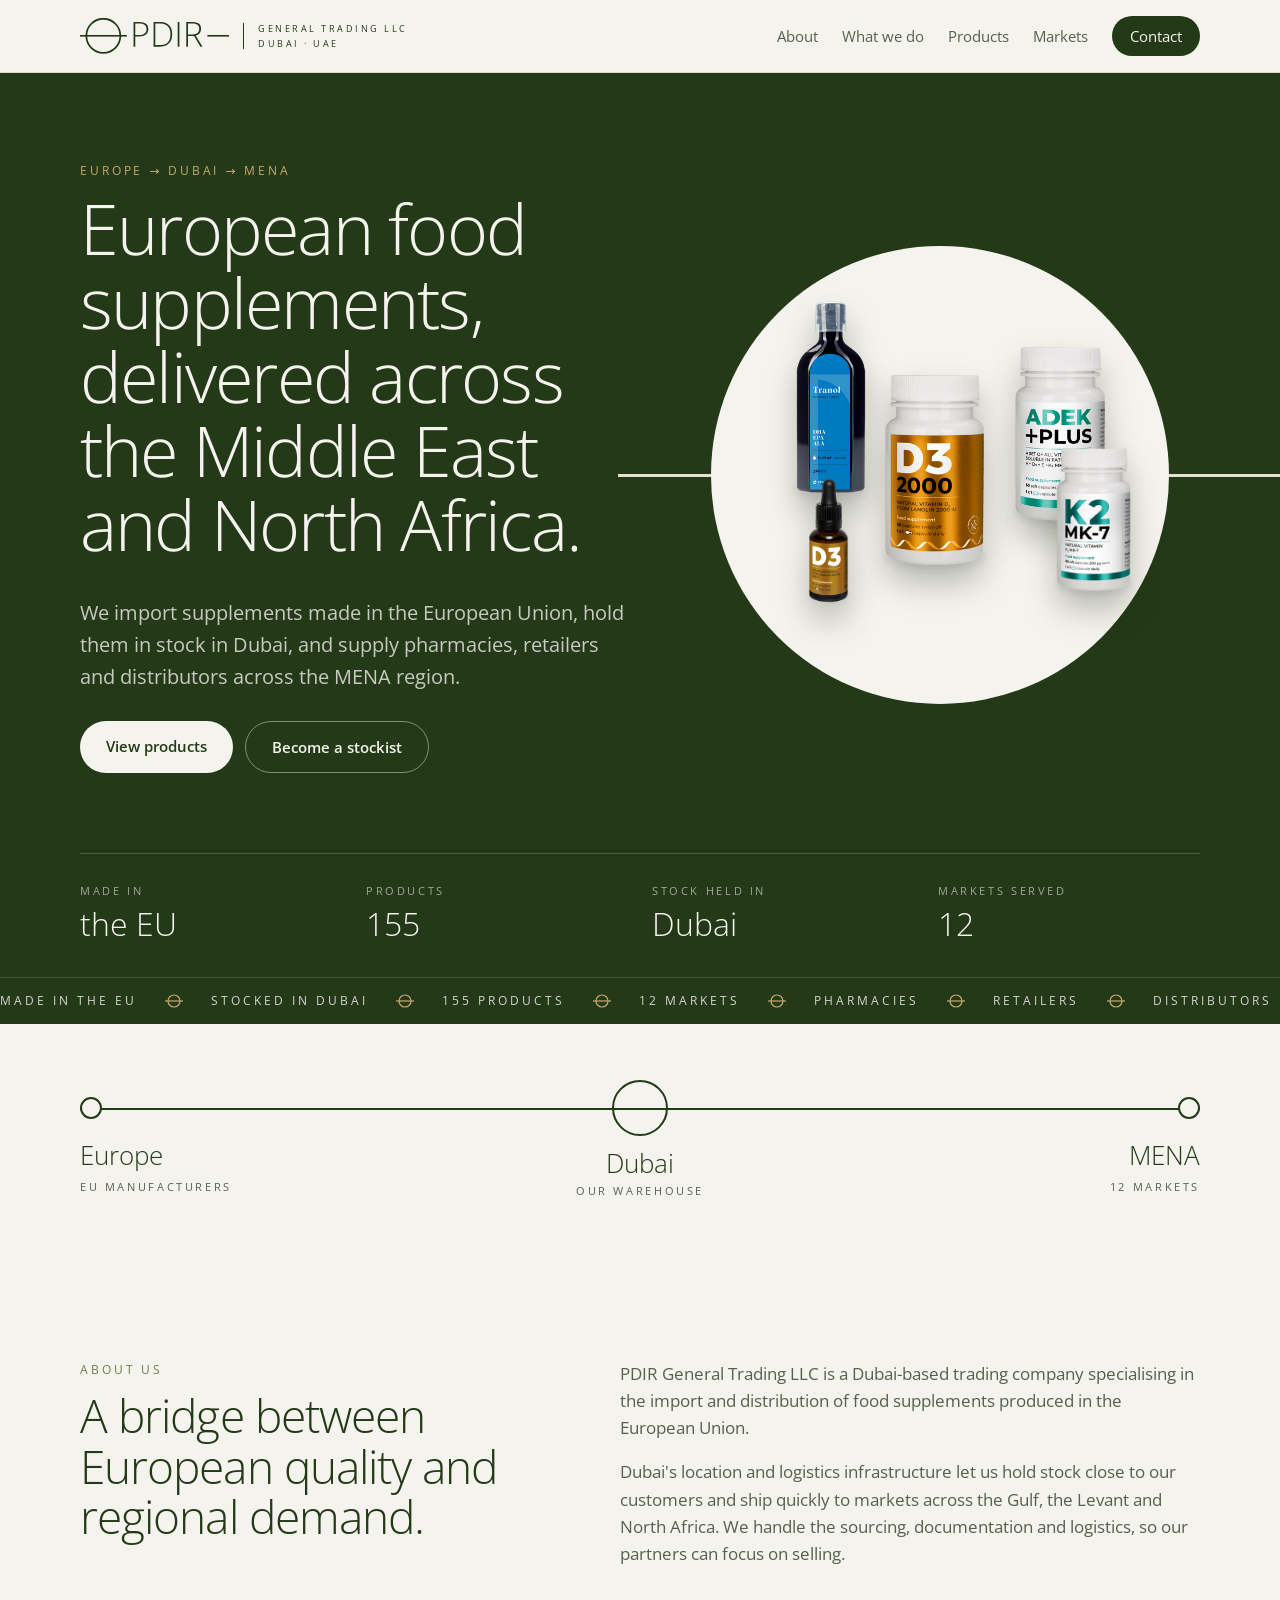
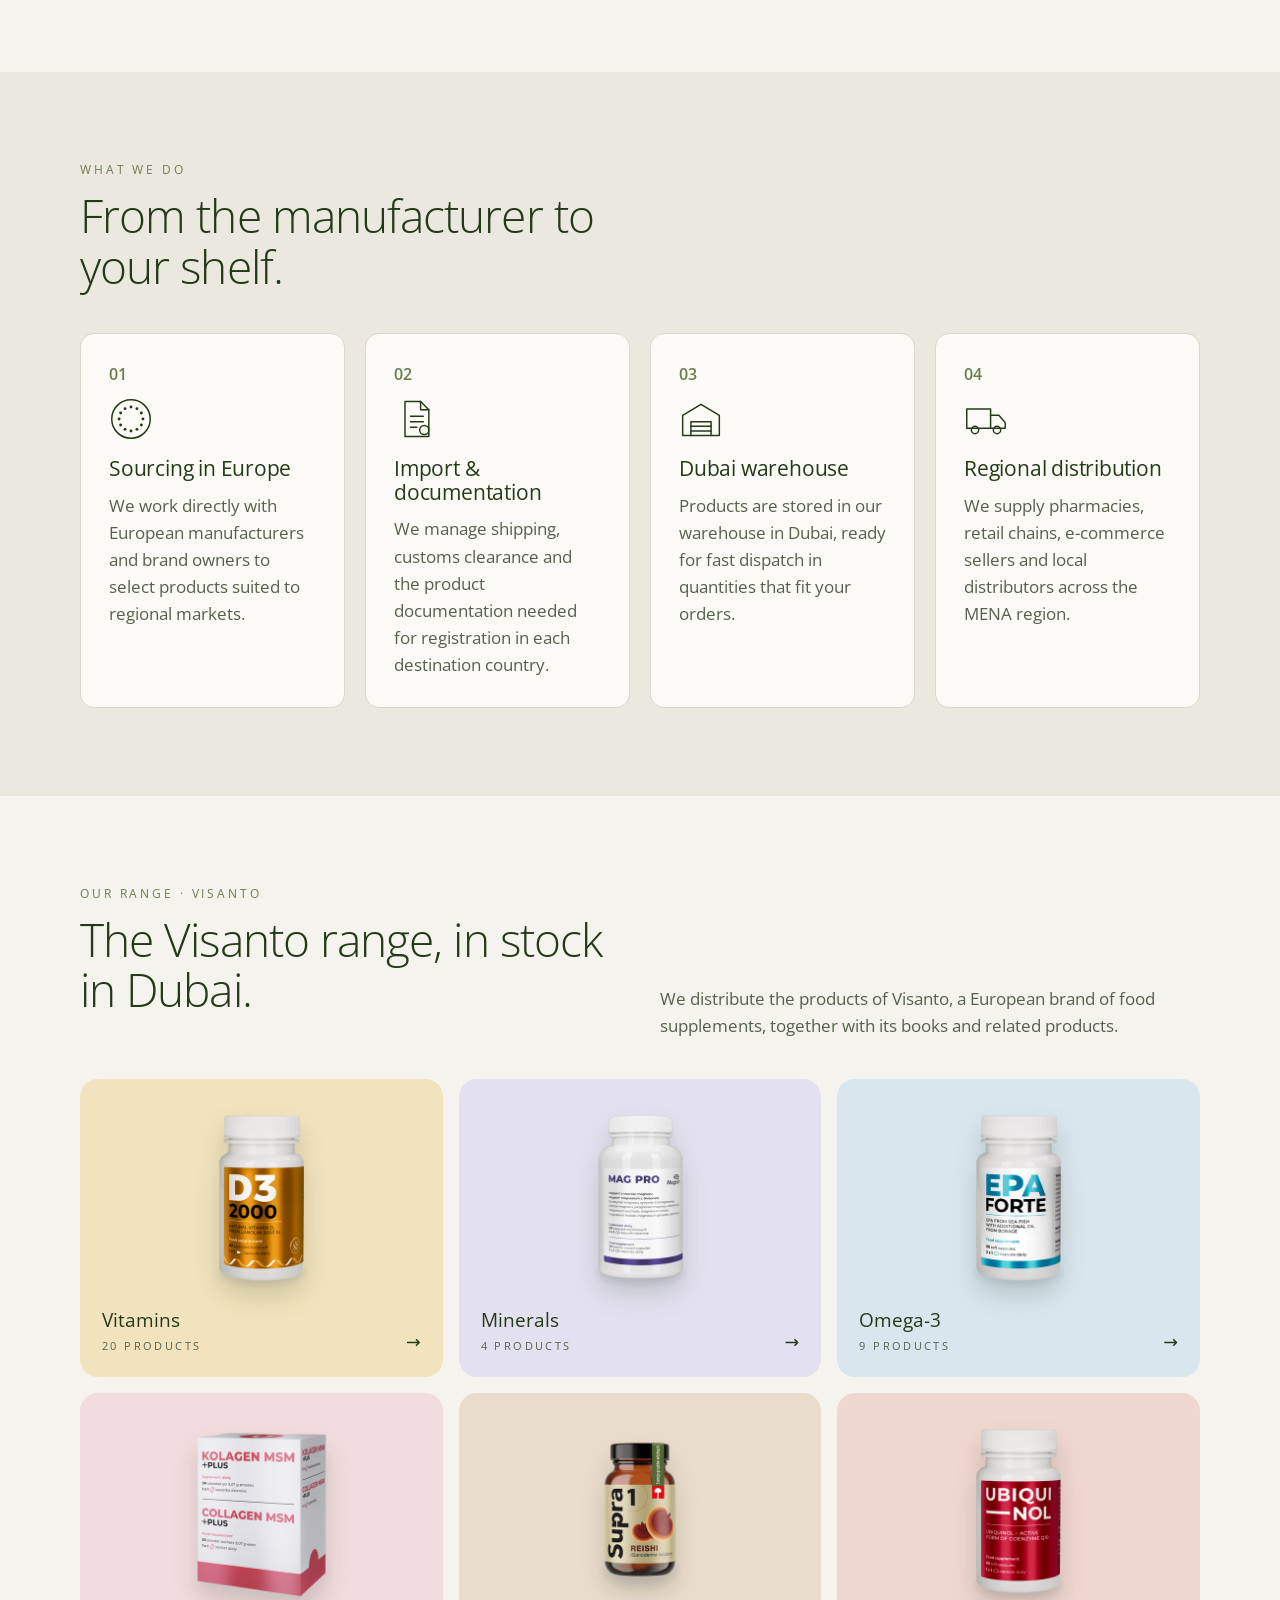
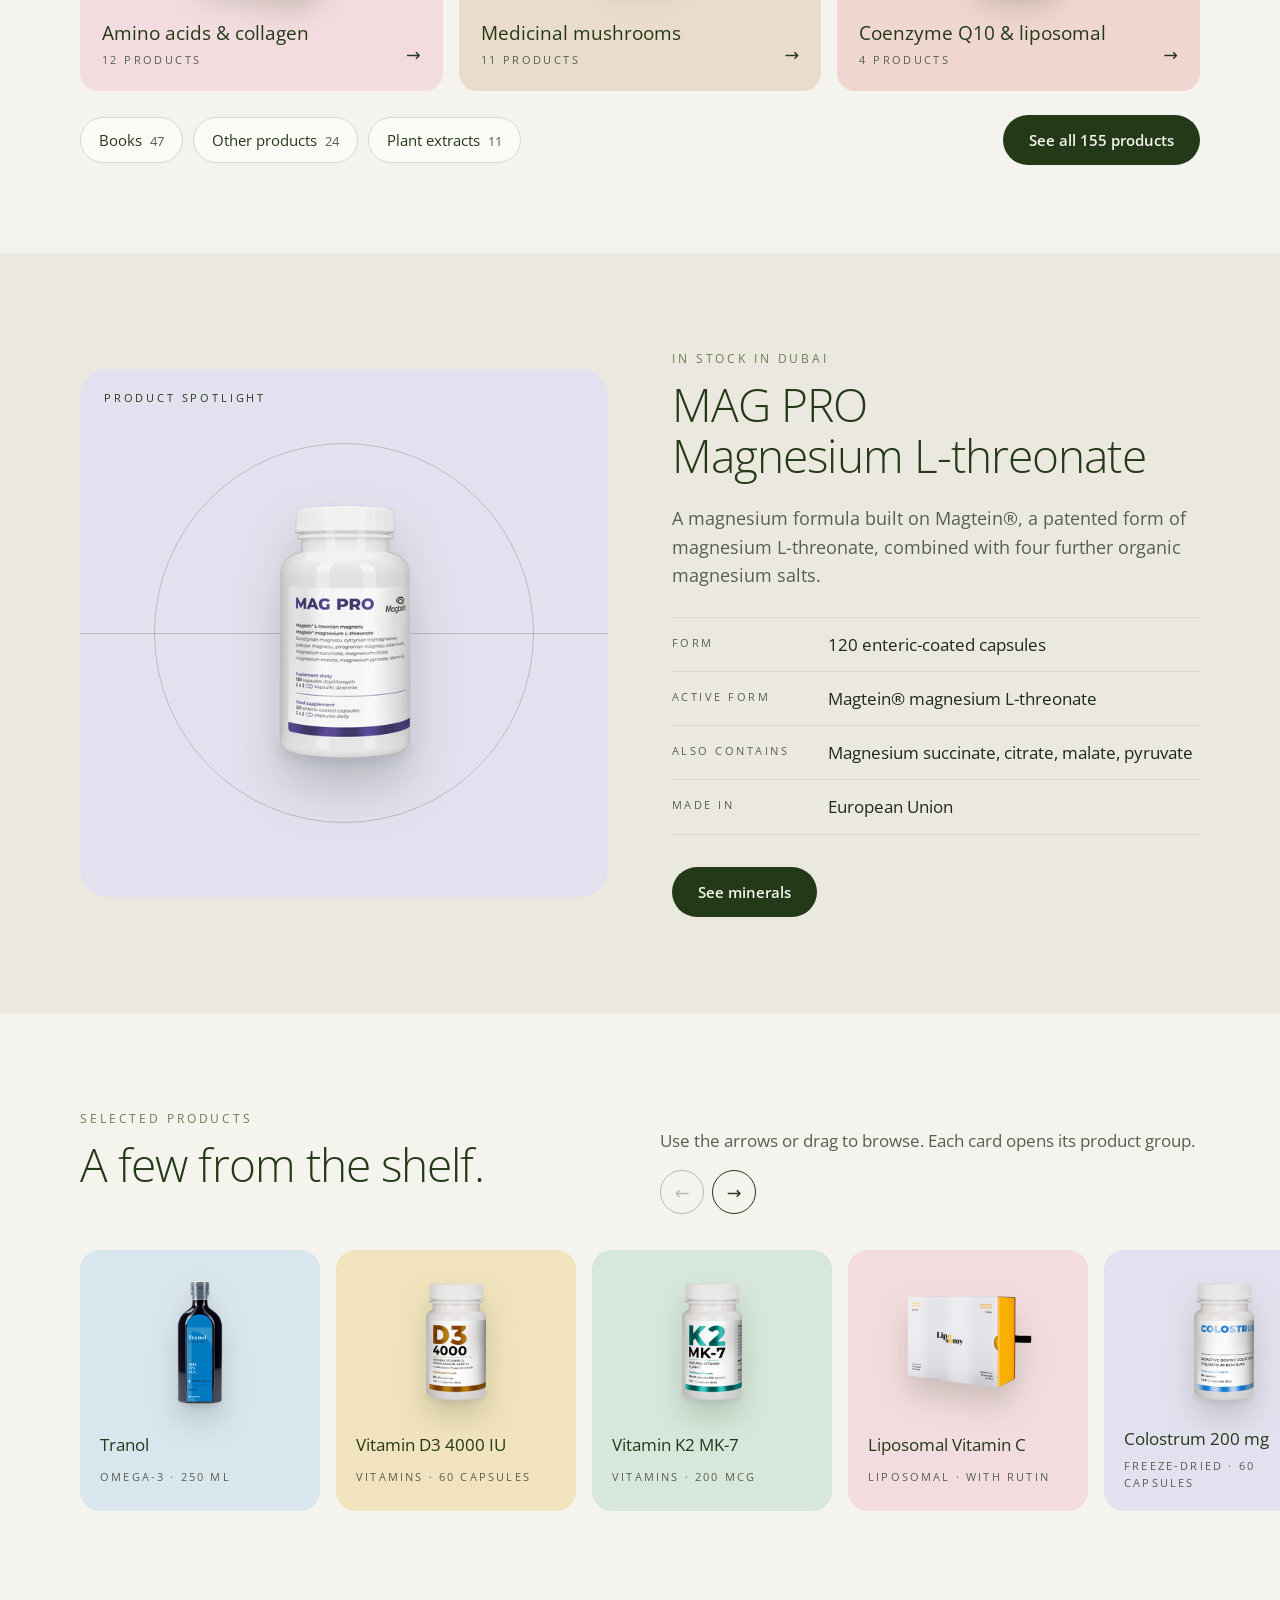
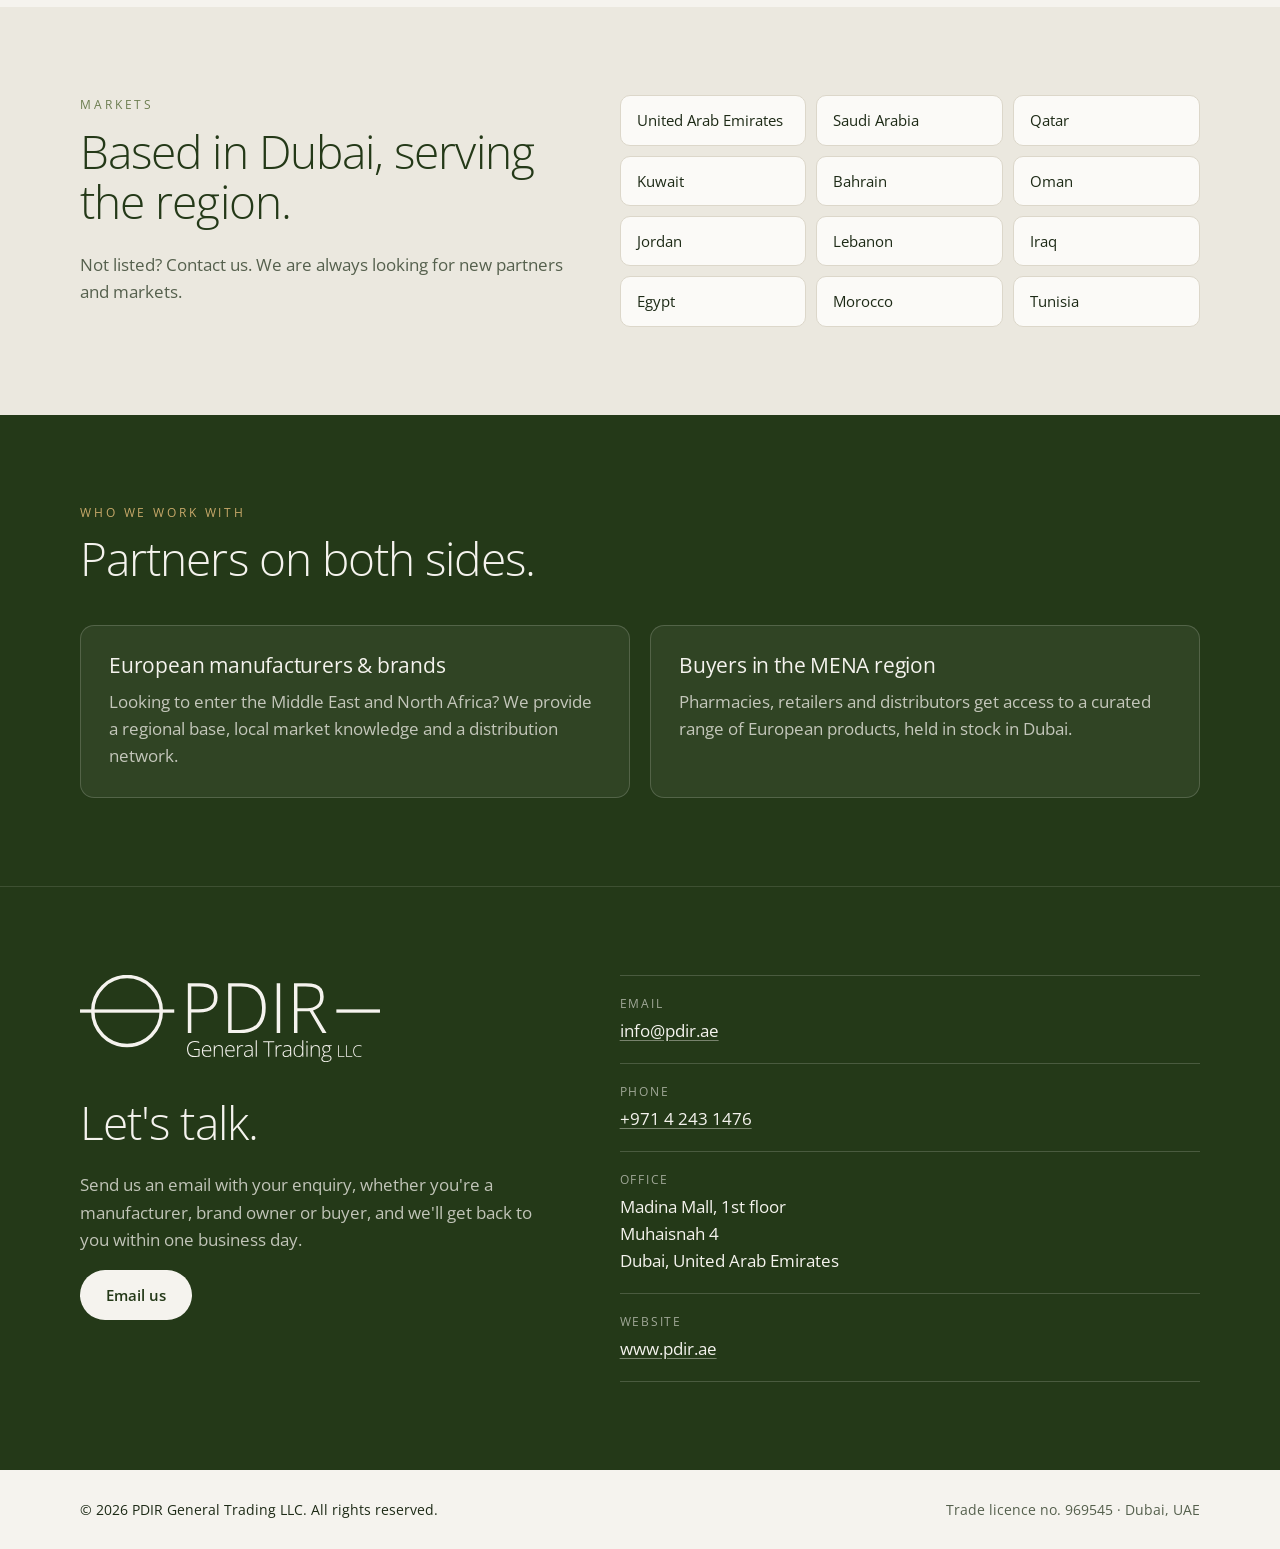
==== commit 2e229e76: "Make the featured rail usable with a mouse Arrow buttons, drag to scroll, and left/right keys on the" ====
--- a/site/index.html
+++ b/site/index.html
@@ -205,50 +205,56 @@
           <p class="eyebrow">Selected products</p>
           <h2 id="feat-title">A few from the shelf.</h2>
         </div>
-        <p class="muted">Scroll sideways to browse. Every product links to its full details on the products page.</p>
-      </div>
-      <div class="rail-wrap">
+        <div class="rail-side">
+          <p class="muted">Use the arrows or drag to browse. Each card opens its product group.</p>
+          <div class="rail-nav">
+            <button type="button" class="rail-btn" data-rail-prev aria-label="Previous products">&#8592;</button>
+            <button type="button" class="rail-btn" data-rail-next aria-label="Next products">&#8594;</button>
+          </div>
+        </div>
+      </div>
+      <div class="rail-wrap" tabindex="0" aria-label="Selected products, use left and right arrow keys to scroll">
         <ul class="rail">
-          <li class="feat" style="--tile:#d9e6ee">
-            <img src="assets/products/tranol-visanto.png" alt="Tranol" width="400" height="400" loading="lazy">
+          <li class="feat" style="--tile:#d9e6ee"><a class="feat-link" href="products.html#omega-3-fatty-acids" draggable="false">
+            <img src="assets/products/tranol-visanto.png" alt="Tranol" width="400" height="400" loading="lazy" draggable="false">
             <span class="feat-name">Tranol</span>
             <span class="feat-meta">Omega-3 · 250 ml</span>
-          </li>
-          <li class="feat" style="--tile:#f1e3bd">
+          </a></li>
+          <li class="feat" style="--tile:#f1e3bd"><a class="feat-link" href="products.html#vitamins" draggable="false">
             <img src="assets/products/natural-vitamin-d3-from-lanloin-4000-iu-visanto.png" alt="Vitamin D3 4000 IU" width="400" height="400" loading="lazy">
             <span class="feat-name">Vitamin D3 4000 IU</span>
             <span class="feat-meta">Vitamins · 60 capsules</span>
-          </li>
-          <li class="feat" style="--tile:#d7e7dc">
+          </a></li>
+          <li class="feat" style="--tile:#d7e7dc"><a class="feat-link" href="products.html#vitamins" draggable="false">
             <img src="assets/products/k2-mk7-200mcg-natural-vitamin-visanto.png" alt="Vitamin K2 MK-7" width="400" height="400" loading="lazy">
             <span class="feat-name">Vitamin K2 MK-7</span>
             <span class="feat-meta">Vitamins · 200 mcg</span>
-          </li>
-          <li class="feat" style="--tile:#f3dcdf">
+          </a></li>
+          <li class="feat" style="--tile:#f3dcdf"><a class="feat-link" href="products.html#liposomal-formulas-coenzyme-q10" draggable="false">
             <img src="assets/products/liposomal-vitamin-c-with-rutin.png" alt="Liposomal Vitamin C" width="400" height="400" loading="lazy">
             <span class="feat-name">Liposomal Vitamin C</span>
             <span class="feat-meta">Liposomal · with rutin</span>
-          </li>
-          <li class="feat" style="--tile:#e3e1ef">
+          </a></li>
+          <li class="feat" style="--tile:#e3e1ef"><a class="feat-link" href="products.html#plant-extracts-freeze-dried-products" draggable="false">
             <img src="assets/products/colostrum-200mg-60-caps-bioactive-colostrum-bovinum.png" alt="Colostrum 200 mg" width="400" height="400" loading="lazy">
             <span class="feat-name">Colostrum 200 mg</span>
             <span class="feat-meta">Freeze-dried · 60 capsules</span>
-          </li>
-          <li class="feat" style="--tile:#eadccb">
+          </a></li>
+          <li class="feat" style="--tile:#eadccb"><a class="feat-link" href="products.html#medicinal-mushrooms" draggable="false">
             <img src="assets/products/supra1-reishi-150g.png" alt="Supra1 Reishi" width="400" height="400" loading="lazy">
             <span class="feat-name">Supra1 Reishi</span>
             <span class="feat-meta">Mushrooms · 150 g</span>
-          </li>
-          <li class="feat" style="--tile:#ecd9c8">
+          </a></li>
+          <li class="feat" style="--tile:#ecd9c8"><a class="feat-link" href="products.html#vitamins" draggable="false">
             <img src="assets/products/vitamin-b-complex-b-optima.png" alt="B-Optima" width="400" height="400" loading="lazy">
             <span class="feat-name">B-Optima</span>
             <span class="feat-meta">Vitamin B complex</span>
-          </li>
-          <li class="feat" style="--tile:#f0d6d0">
+          </a></li>
+          <li class="feat" style="--tile:#f0d6d0"><a class="feat-link" href="products.html#liposomal-formulas-coenzyme-q10" draggable="false">
             <img src="assets/products/ubiquinol-unique-form-of-coenzyme-q10-visanto.png" alt="Ubiquinol 100 mg" width="400" height="400" loading="lazy">
             <span class="feat-name">Ubiquinol 100 mg</span>
             <span class="feat-meta">Coenzyme Q10</span>
-          </li>
+          </a></li>
         </ul>
       </div>
     </section>
@@ -337,6 +343,57 @@
 
   <script>
     document.getElementById('year').textContent = new Date().getFullYear();
+
+    // Featured rail: arrow buttons, mouse drag, keyboard arrows. Touch keeps native scrolling.
+    (function () {
+      var rail = document.querySelector('.rail-wrap');
+      if (!rail) return;
+      var prev = document.querySelector('[data-rail-prev]'), next = document.querySelector('[data-rail-next]');
+      var card = rail.querySelector('.feat');
+      function step() { return card ? (card.offsetWidth + 16) * 2 : rail.clientWidth * 0.8; }
+      function update() {
+        var max = rail.scrollWidth - rail.clientWidth - 1;
+        prev.disabled = rail.scrollLeft <= 0;
+        next.disabled = rail.scrollLeft >= max;
+      }
+      prev.addEventListener('click', function () { rail.scrollBy({ left: -step(), behavior: 'smooth' }); });
+      next.addEventListener('click', function () { rail.scrollBy({ left: step(), behavior: 'smooth' }); });
+      rail.addEventListener('scroll', update, { passive: true });
+      window.addEventListener('resize', update);
+      update();
+
+      rail.addEventListener('keydown', function (e) {
+        if (e.key === 'ArrowRight') { rail.scrollBy({ left: step(), behavior: 'smooth' }); e.preventDefault(); }
+        if (e.key === 'ArrowLeft') { rail.scrollBy({ left: -step(), behavior: 'smooth' }); e.preventDefault(); }
+      });
+
+      // Drag to scroll with the mouse. A drag longer than a few pixels swallows the click so links don't fire.
+      var startX = 0, startLeft = 0, dragging = false, moved = false;
+      rail.addEventListener('pointerdown', function (e) {
+        if (e.pointerType !== 'mouse' || e.button !== 0) return;
+        dragging = true; moved = false; startX = e.clientX; startLeft = rail.scrollLeft;
+      });
+      window.addEventListener('pointermove', function (e) {
+        if (!dragging) return;
+        var dx = e.clientX - startX;
+        if (!moved && Math.abs(dx) > 4) {
+          // Only now is it a drag: a plain click must still reach the card's link.
+          moved = true;
+          rail.classList.add('dragging');
+          rail.style.scrollSnapType = 'none';
+        }
+        if (moved) rail.scrollLeft = startLeft - dx;
+      });
+      function stop() {
+        if (!dragging) return;
+        dragging = false;
+        rail.classList.remove('dragging');
+        rail.style.scrollSnapType = '';
+      }
+      window.addEventListener('pointerup', stop);
+      window.addEventListener('pointercancel', stop);
+      rail.addEventListener('click', function (e) { if (moved) { e.preventDefault(); e.stopPropagation(); moved = false; } }, true);
+    })();
     // Fade sections in as they scroll into view. Without JS, or with reduced motion, everything is simply visible.
     if ('IntersectionObserver' in window && !matchMedia('(prefers-reduced-motion: reduce)').matches) {
       document.documentElement.classList.add('js-reveal');
--- a/site/styles.css
+++ b/site/styles.css
@@ -322,10 +322,9 @@
 .range-more a span { font-size: 0.8rem; color: var(--ink-soft); margin-left: 4px; }
 .range-more .btn { margin-left: auto; }
 
-/* Partners band: green with a faint eight-point star pattern in gold */
+/* Partners band: plain green */
 .stockist {
   background-color: var(--brand); color: var(--brand-ink);
-  background-image: url("data:image/svg+xml,%3Csvg xmlns='http://www.w3.org/2000/svg' width='64' height='64' viewBox='0 0 64 64'%3E%3Cg fill='none' stroke='%23c8a96a' stroke-opacity='0.22' stroke-width='1'%3E%3Crect x='20' y='20' width='24' height='24'/%3E%3Crect x='20' y='20' width='24' height='24' transform='rotate(45 32 32)'/%3E%3Cpath d='M0 32h8M56 32h8M32 0v8M32 56v8'/%3E%3C/g%3E%3C/svg%3E");
 }
 .stockist h2, .stockist h3 { color: var(--brand-ink); }
 .stockist .eyebrow { color: var(--gold); }
@@ -430,3 +429,26 @@
   .spec > div { grid-template-columns: 1fr; gap: 2px; }
   .feat { width: 200px; }
 }
+
+/* Featured rail controls */
+.rail-side { display: grid; gap: 16px; justify-items: start; }
+.rail-side p { margin: 0; }
+.rail-nav { display: flex; gap: 8px; }
+.rail-btn {
+  width: 44px; height: 44px; border-radius: 50%;
+  border: 1px solid var(--brand); background: transparent; color: var(--brand);
+  font: inherit; font-size: 1.1rem; cursor: pointer;
+  transition: background-color 0.15s ease, color 0.15s ease, opacity 0.15s ease;
+}
+.rail-btn:hover:not(:disabled) { background: var(--brand); color: var(--brand-ink); }
+.rail-btn:disabled { opacity: 0.3; cursor: default; }
+.rail-btn:focus-visible, .rail-wrap:focus-visible { outline: 2px solid var(--brand); outline-offset: 3px; }
+.rail-wrap { cursor: grab; user-select: none; -webkit-user-select: none; }
+.rail-wrap.dragging { cursor: grabbing; scroll-behavior: auto; }
+.rail-wrap.dragging .feat { pointer-events: none; }
+.feat-link { display: grid; color: inherit; text-decoration: none; -webkit-user-drag: none; }
+.feat-link img { -webkit-user-drag: none; }
+@media (max-width: 760px) {
+  .rail-side { justify-items: start; }
+  .rail-btn { width: 40px; height: 40px; }
+}
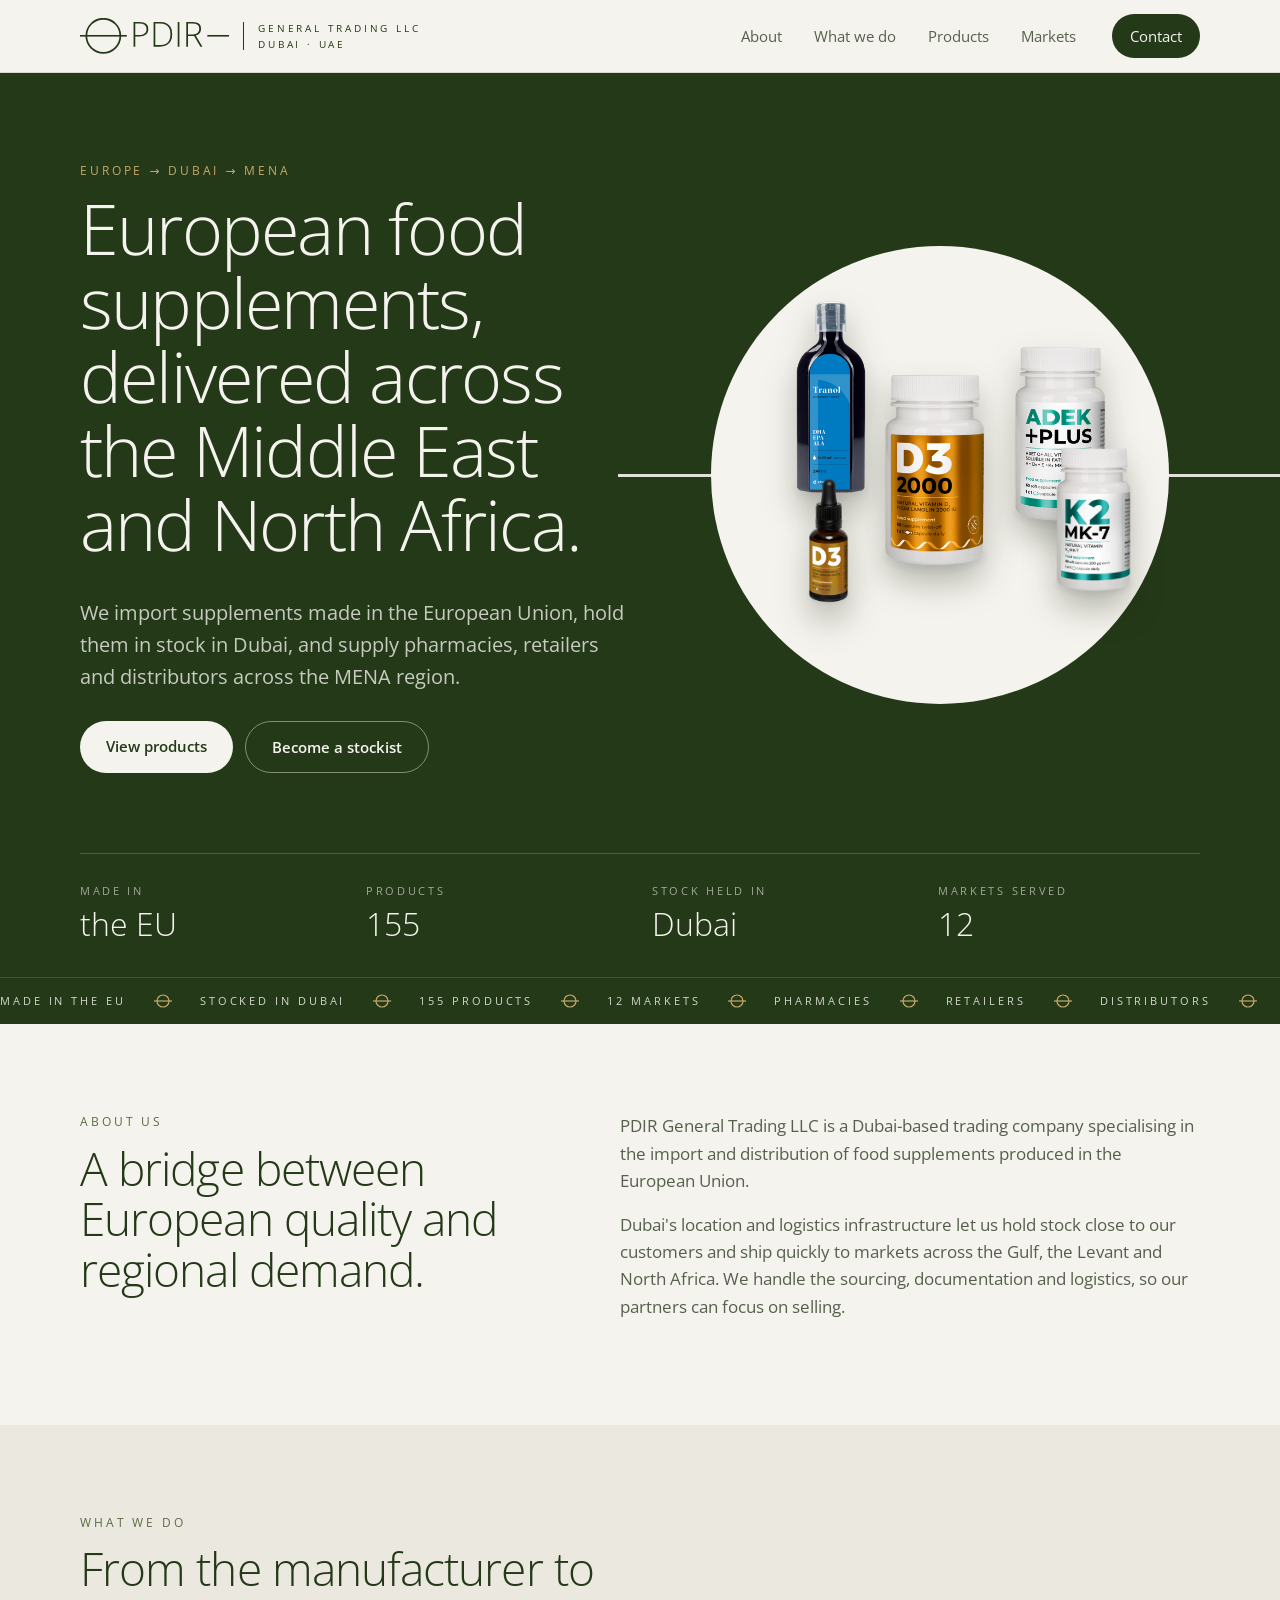
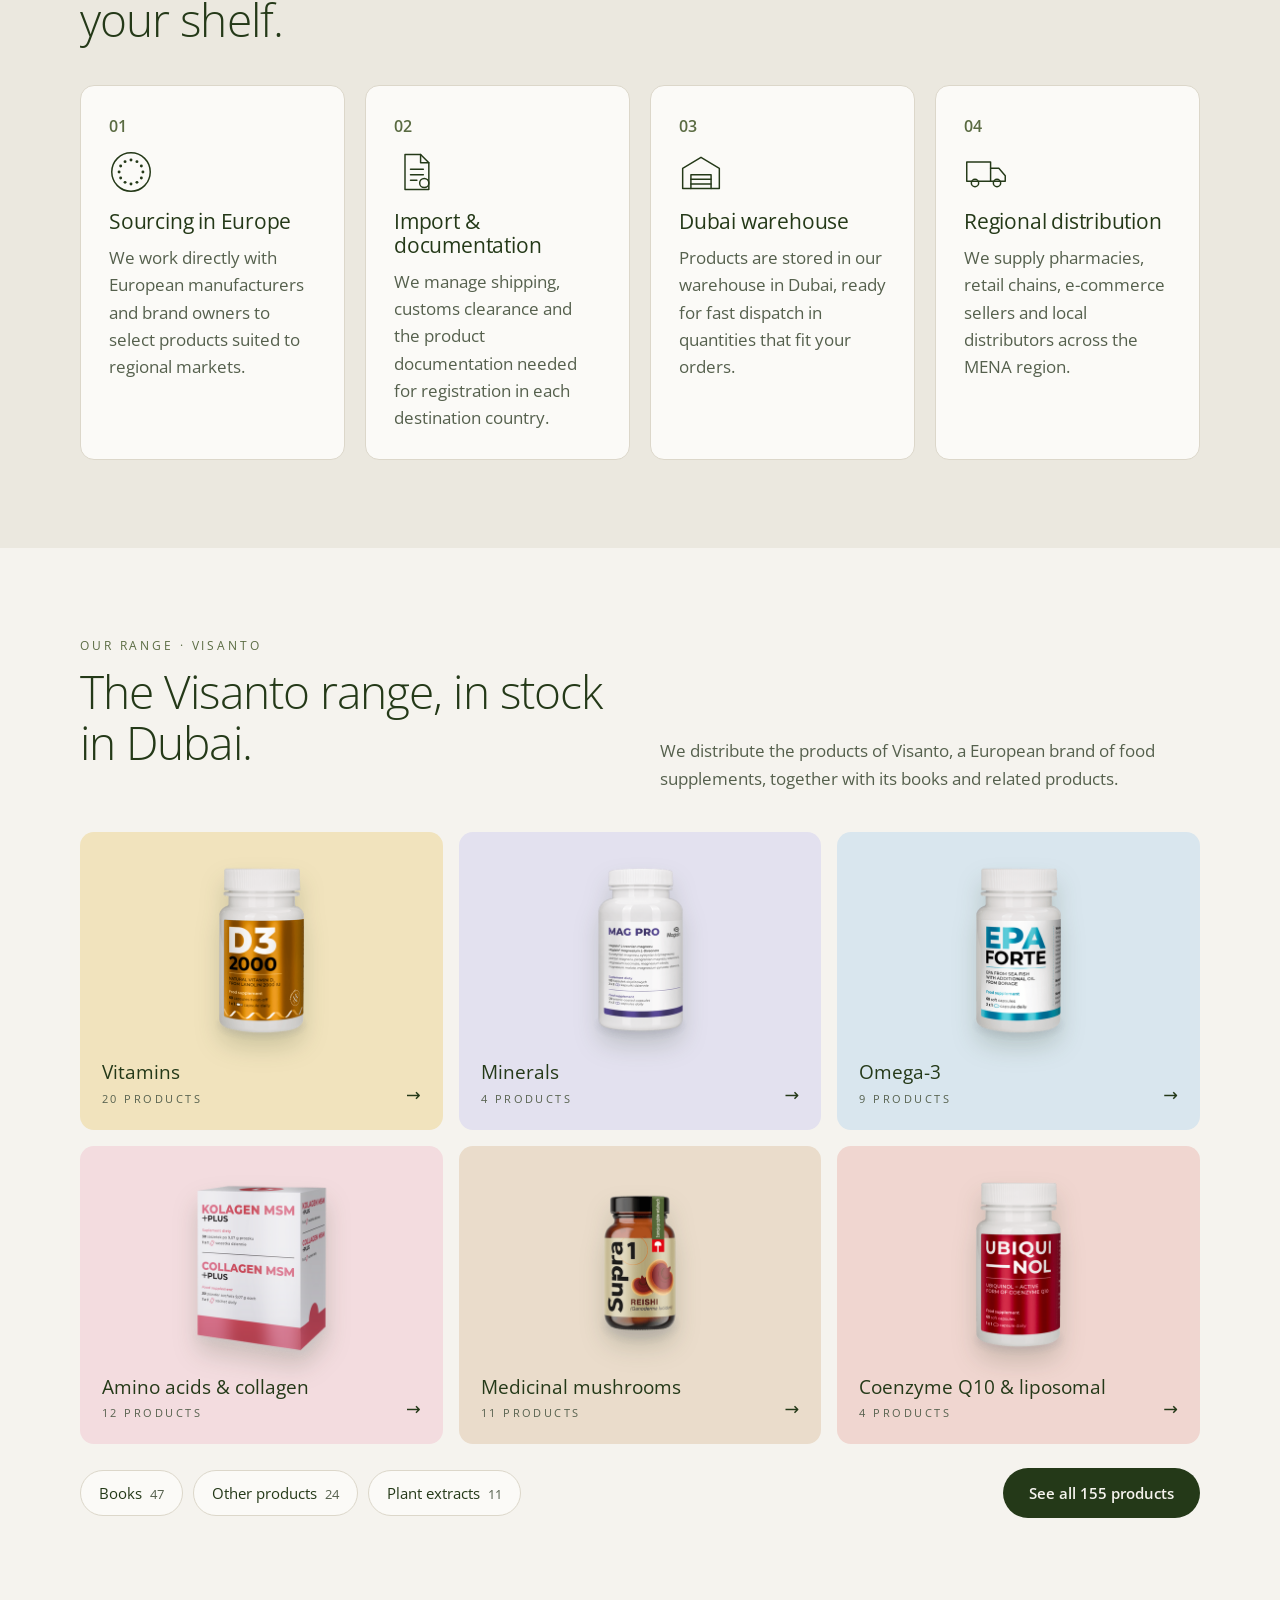
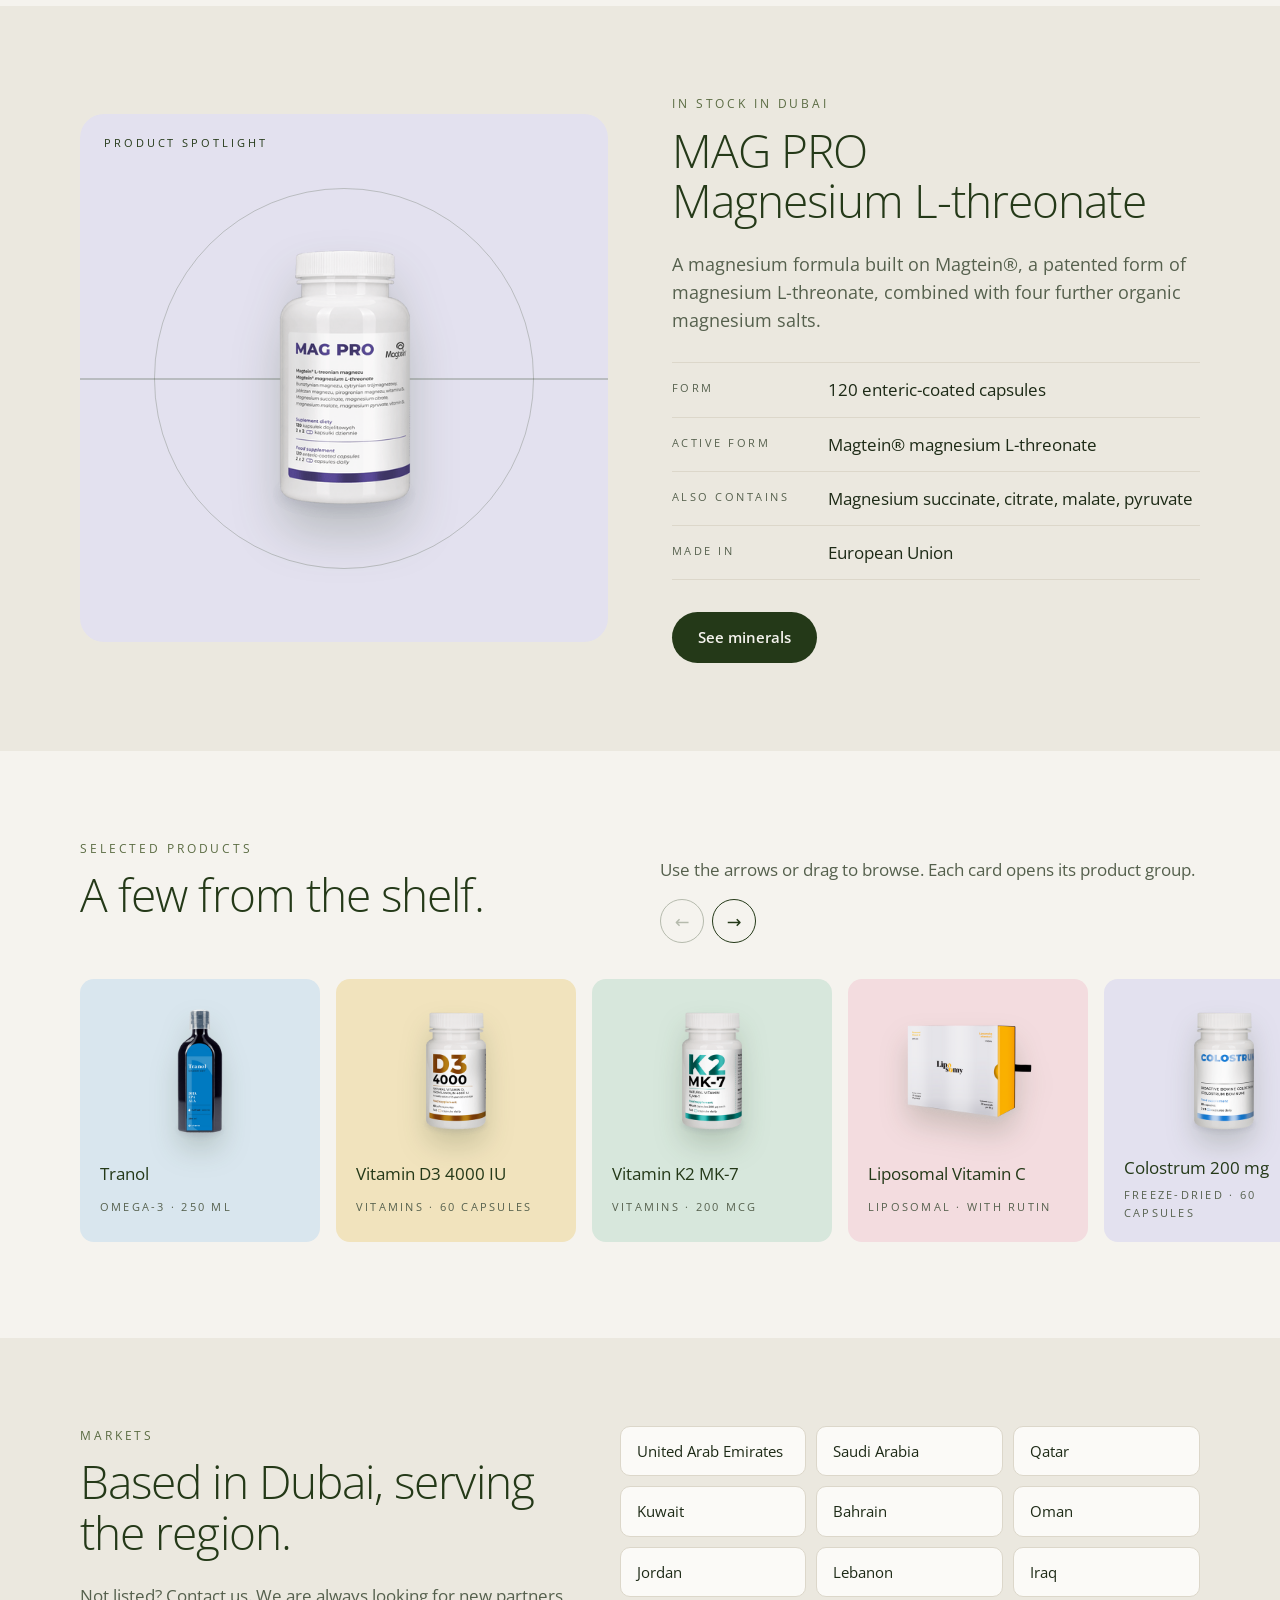
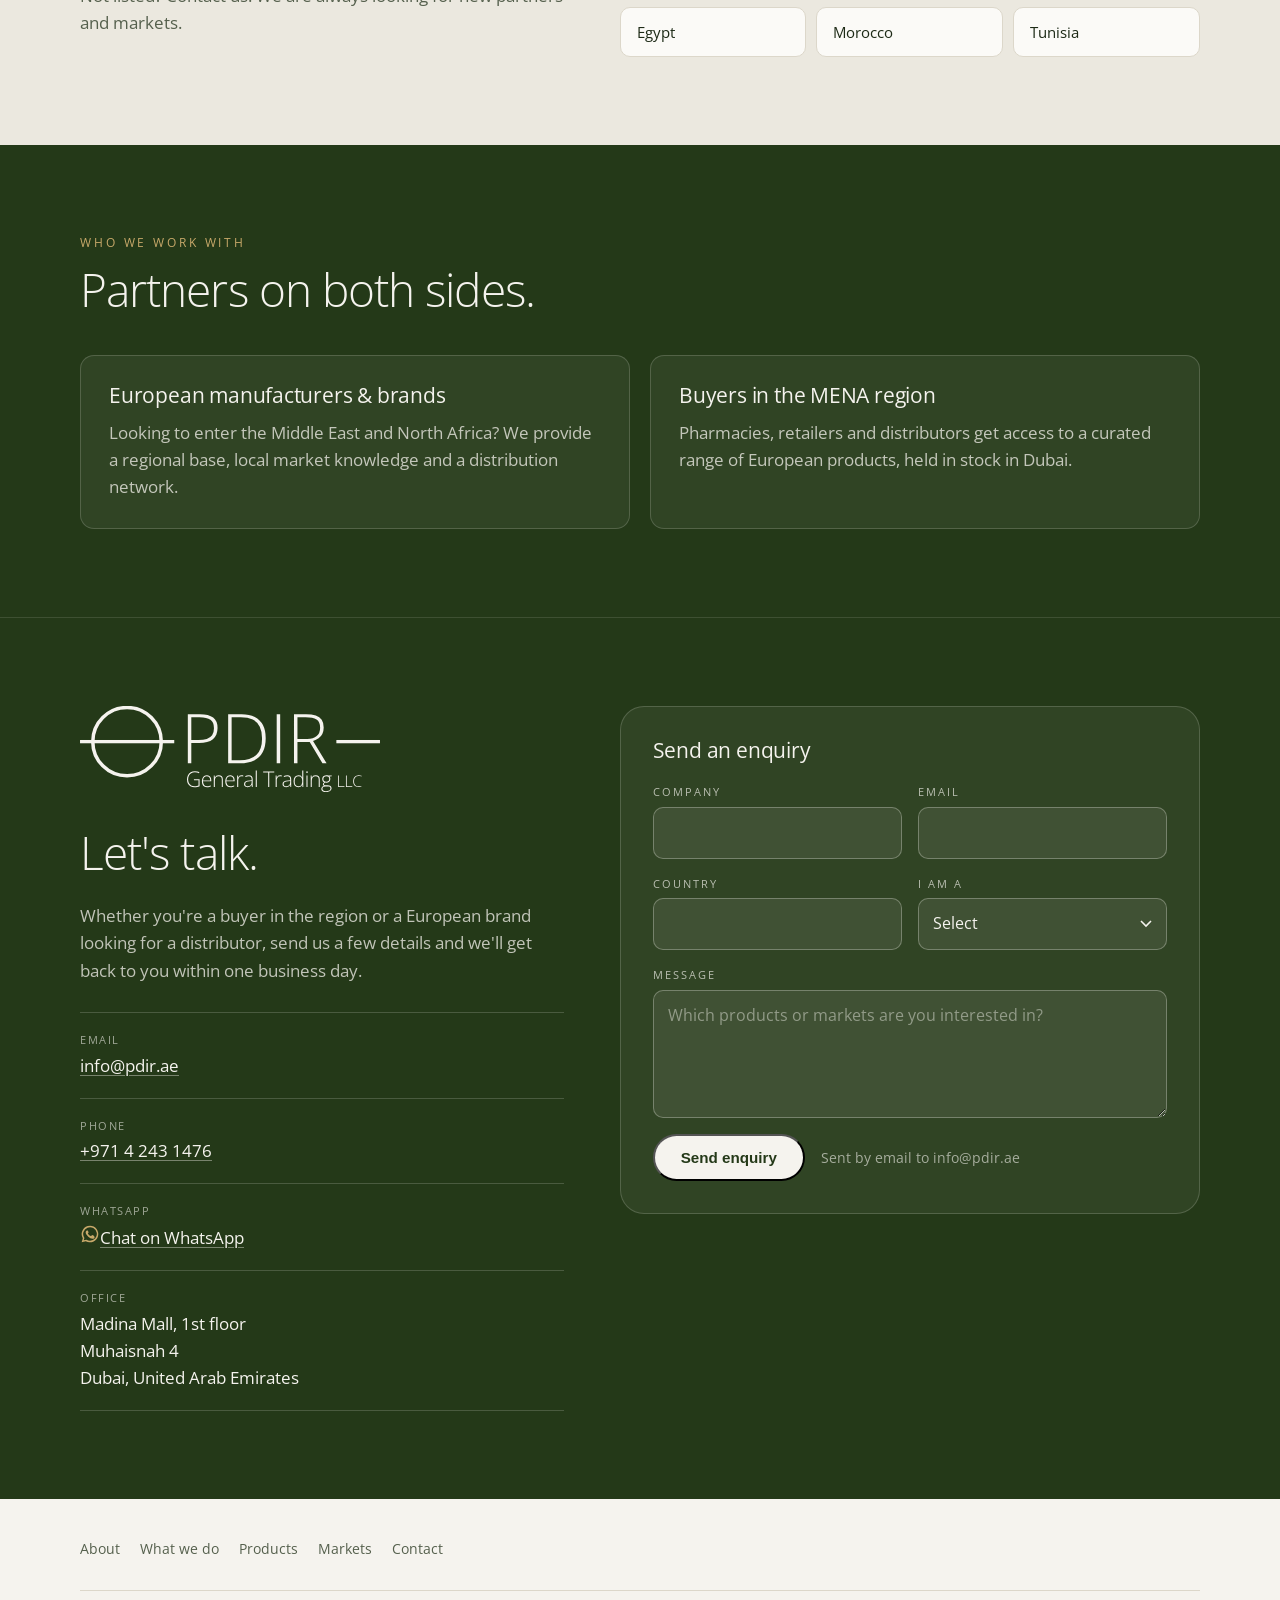
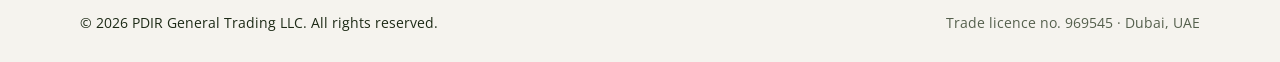
==== commit 9d75e931: "Apply design-critique changes Usability - Mobile menu button exposing every section; footer navigati" ====
--- a/site/index.html
+++ b/site/index.html
@@ -13,6 +13,7 @@
   <link rel="stylesheet" href="styles.css">
 </head>
 <body>
+  <a class="skip" href="#top">Skip to content</a>
   <!--
     EDIT ME: email, phone and address appear in this file.
     Search for "EDIT" to find every placeholder.
@@ -23,7 +24,10 @@
         <img src="assets/pdir-mark.svg" alt="PDIR" width="149" height="36">
         <span class="logo-micro"><span>General Trading LLC</span><span>Dubai &middot; UAE</span></span>
       </a>
-      <nav class="nav" aria-label="Main">
+      <button class="menu-btn" type="button" aria-expanded="false" aria-controls="site-nav">
+        <span class="menu-bars" aria-hidden="true"></span>Menu
+      </button>
+      <nav class="nav" id="site-nav" aria-label="Main">
         <a href="#about">About</a>
         <a href="#services">What we do</a>
         <a href="products.html">Products</a>
@@ -71,16 +75,6 @@
         <div class="ticker-row"><span>Made in the EU</span><svg class="tick-mark" viewBox="0 0 24 24" aria-hidden="true"><circle cx="12" cy="12" r="8" fill="none" stroke="currentColor" stroke-width="1.6"/><path d="M0 12h24" stroke="currentColor" stroke-width="1.6"/></svg><span>Stocked in Dubai</span><svg class="tick-mark" viewBox="0 0 24 24" aria-hidden="true"><circle cx="12" cy="12" r="8" fill="none" stroke="currentColor" stroke-width="1.6"/><path d="M0 12h24" stroke="currentColor" stroke-width="1.6"/></svg><span>155 products</span><svg class="tick-mark" viewBox="0 0 24 24" aria-hidden="true"><circle cx="12" cy="12" r="8" fill="none" stroke="currentColor" stroke-width="1.6"/><path d="M0 12h24" stroke="currentColor" stroke-width="1.6"/></svg><span>12 markets</span><svg class="tick-mark" viewBox="0 0 24 24" aria-hidden="true"><circle cx="12" cy="12" r="8" fill="none" stroke="currentColor" stroke-width="1.6"/><path d="M0 12h24" stroke="currentColor" stroke-width="1.6"/></svg><span>Pharmacies</span><svg class="tick-mark" viewBox="0 0 24 24" aria-hidden="true"><circle cx="12" cy="12" r="8" fill="none" stroke="currentColor" stroke-width="1.6"/><path d="M0 12h24" stroke="currentColor" stroke-width="1.6"/></svg><span>Retailers</span><svg class="tick-mark" viewBox="0 0 24 24" aria-hidden="true"><circle cx="12" cy="12" r="8" fill="none" stroke="currentColor" stroke-width="1.6"/><path d="M0 12h24" stroke="currentColor" stroke-width="1.6"/></svg><span>Distributors</span><svg class="tick-mark" viewBox="0 0 24 24" aria-hidden="true"><circle cx="12" cy="12" r="8" fill="none" stroke="currentColor" stroke-width="1.6"/><path d="M0 12h24" stroke="currentColor" stroke-width="1.6"/></svg><span>Full documentation</span><svg class="tick-mark" viewBox="0 0 24 24" aria-hidden="true"><circle cx="12" cy="12" r="8" fill="none" stroke="currentColor" stroke-width="1.6"/><path d="M0 12h24" stroke="currentColor" stroke-width="1.6"/></svg></div>
       </div>
     </div>
-
-    <section class="route-band" aria-label="How products reach you">
-      <div class="wrap">
-        <ol class="route">
-          <li class="route-node"><span class="route-dot"></span><strong>Europe</strong><small>EU manufacturers</small></li>
-          <li class="route-node route-hub"><span class="route-dot"></span><strong>Dubai</strong><small>Our warehouse</small></li>
-          <li class="route-node"><span class="route-dot"></span><strong>MENA</strong><small>12 markets</small></li>
-        </ol>
-      </div>
-    </section>
 
     <section id="about" class="reveal section">
       <div class="wrap split">
@@ -301,48 +295,127 @@
     </section>
 
     <section id="contact" class="section contact">
-      <div class="wrap split">
+      <div class="wrap split contact-grid">
         <div>
           <img class="contact-logo" src="assets/pdir-logo-light.svg" alt="" width="300" height="86">
           <h2>Let's talk.</h2>
-          <p class="muted">Send us an email with your enquiry, whether you're a manufacturer, brand owner or buyer, and we'll get back to you within one business day.</p>
-          <a class="btn btn-primary" href="mailto:info@pdir.ae">Email us</a><!-- EDIT: email -->
-        </div>
-        <dl class="contact-list">
-          <div>
-            <dt>Email</dt>
-            <dd><a href="mailto:info@pdir.ae">info@pdir.ae</a></dd><!-- EDIT: email -->
-          </div>
-          <div>
-            <dt>Phone</dt>
-            <dd><a href="tel:+97142431476">+971 4 243 1476</a></dd>
-          </div>
-          <div>
-            <dt>Office</dt>
-            <dd>
-              Madina Mall, 1st floor<br>
-              Muhaisnah 4<br>
-              Dubai, United Arab Emirates
-            </dd>
-          </div>
-          <div>
-            <dt>Website</dt>
-            <dd><a href="https://www.pdir.ae">www.pdir.ae</a></dd>
-          </div>
-        </dl>
+          <p class="muted">Whether you're a buyer in the region or a European brand looking for a distributor, send us a few details and we'll get back to you within one business day.</p>
+          <dl class="contact-list">
+            <div>
+              <dt>Email</dt>
+              <dd><a href="mailto:info@pdir.ae">info@pdir.ae</a></dd><!-- EDIT: email -->
+            </div>
+            <div>
+              <dt>Phone</dt>
+              <dd><a href="tel:+97142431476">+971 4 243 1476</a></dd>
+            </div>
+            <div>
+              <dt>WhatsApp</dt>
+              <dd><a class="wa-link" href="https://wa.me/97142431476?text=Hello%20PDIR%2C%20I%27d%20like%20to%20ask%20about%20your%20products." target="_blank" rel="noopener"><svg viewBox="0 0 24 24" aria-hidden="true"><path d="M12 2a10 10 0 0 0-8.6 15.1L2 22l5-1.3A10 10 0 1 0 12 2Zm0 18.2a8.2 8.2 0 0 1-4.2-1.2l-.3-.2-3 .8.8-2.9-.2-.3A8.2 8.2 0 1 1 12 20.2Zm4.5-6.1c-.2-.1-1.5-.7-1.7-.8s-.4-.1-.6.1-.6.8-.8 1-.3.2-.5.1a6.7 6.7 0 0 1-3.3-2.9c-.3-.4.2-.4.7-1.3.1-.2 0-.3 0-.4l-.8-1.8c-.2-.5-.4-.4-.6-.4h-.5a1 1 0 0 0-.7.3 3 3 0 0 0-.9 2.2 5.2 5.2 0 0 0 1.1 2.8 12 12 0 0 0 4.6 4c.6.3 1.1.4 1.5.5a3.7 3.7 0 0 0 1.7.1c.5-.1 1.5-.6 1.7-1.2s.2-1.1.2-1.2-.3-.2-.5-.3Z"/></svg>Chat on WhatsApp</a></dd><!-- EDIT: WhatsApp number -->
+            </div>
+            <div>
+              <dt>Office</dt>
+              <dd>
+                Madina Mall, 1st floor<br>
+                Muhaisnah 4<br>
+                Dubai, United Arab Emirates
+              </dd>
+            </div>
+          </dl>
+        </div>
+        <form class="enquiry" id="enquiry" novalidate data-endpoint=""><!-- EDIT: set data-endpoint to a Formspree/Netlify URL to receive submissions server-side; empty = opens an email -->
+          <h3>Send an enquiry</h3>
+          <div class="field-row">
+            <label>Company<input type="text" name="company" id="f-company" autocomplete="organization" required></label>
+            <label>Email<input type="email" name="email" id="f-email" autocomplete="email" required></label>
+          </div>
+          <div class="field-row">
+            <label>Country<input type="text" name="country" id="f-country" autocomplete="country-name" required></label>
+            <label>I am a
+              <select name="role" id="f-role" required>
+                <option value="" disabled selected>Select</option>
+                <option>Pharmacy or retailer</option>
+                <option>Distributor or wholesaler</option>
+                <option>Manufacturer or brand owner</option>
+                <option>Other</option>
+              </select>
+            </label>
+          </div>
+          <label>Message<textarea name="message" id="f-message" rows="4" placeholder="Which products or markets are you interested in?"></textarea></label>
+          <input type="hidden" name="product" id="f-product">
+          <p class="form-error" id="f-error" hidden>Please fill in company, email, country and your role.</p>
+          <div class="form-actions">
+            <button type="submit" class="btn btn-light">Send enquiry</button>
+            <span class="form-note" id="f-note">Sent by email to info@pdir.ae</span>
+          </div>
+          <p class="form-ok" id="f-ok" hidden>Thank you. Your enquiry is ready in your email app; press send and we'll reply within one business day.</p>
+        </form>
       </div>
     </section>
   </main>
 
   <footer class="site-footer">
-    <div class="wrap footer-inner">
-      <p>&copy; <span id="year">2026</span> PDIR General Trading LLC. All rights reserved.</p>
-      <p class="muted">Trade licence no. 969545 &middot; Dubai, UAE</p>
+    <div class="wrap">
+      <nav class="footer-nav" aria-label="Footer">
+        <a href="#about">About</a>
+        <a href="#services">What we do</a>
+        <a href="products.html">Products</a>
+        <a href="#markets">Markets</a>
+        <a href="#contact">Contact</a>
+      </nav>
+      <div class="footer-inner">
+        <p>&copy; <span id="year">2026</span> PDIR General Trading LLC. All rights reserved.</p>
+        <p class="muted">Trade licence no. 969545 &middot; Dubai, UAE</p>
+      </div>
     </div>
   </footer>
 
   <script>
     document.getElementById('year').textContent = new Date().getFullYear();
+
+    // Mobile menu
+    (function () {
+      var btn = document.querySelector('.menu-btn'), header = document.querySelector('.site-header');
+      if (!btn) return;
+      function set(open) { header.classList.toggle('nav-open', open); btn.setAttribute('aria-expanded', open); btn.lastChild.textContent = open ? 'Close' : 'Menu'; }
+      btn.addEventListener('click', function () { set(!header.classList.contains('nav-open')); });
+      document.querySelectorAll('#site-nav a').forEach(function (a) { a.addEventListener('click', function () { set(false); }); });
+      document.addEventListener('keydown', function (e) { if (e.key === 'Escape') set(false); });
+    })();
+
+    // Enquiry form: posts to data-endpoint when one is configured, otherwise opens a pre-filled email.
+    (function () {
+      var form = document.getElementById('enquiry');
+      if (!form) return;
+      var product = new URLSearchParams(location.search).get('product');
+      if (product) {
+        document.getElementById('f-product').value = product;
+        document.getElementById('f-message').value = 'Please send me a trade price and availability for: ' + product;
+        var inv = document.getElementById('f-role'); inv.value = 'Pharmacy or retailer';
+      }
+      form.addEventListener('submit', function (e) {
+        e.preventDefault();
+        var err = document.getElementById('f-error'), ok = document.getElementById('f-ok');
+        var required = ['f-company', 'f-email', 'f-country', 'f-role'].map(function (id) { return document.getElementById(id); });
+        var bad = required.filter(function (el) { return !el.value || (el.type === 'email' && !el.checkValidity()); });
+        required.forEach(function (el) { el.classList.toggle('invalid', bad.indexOf(el) !== -1); });
+        err.hidden = bad.length === 0;
+        if (bad.length) { bad[0].focus(); return; }
+        var data = new FormData(form);
+        var endpoint = form.getAttribute('data-endpoint');
+        if (endpoint) {
+          fetch(endpoint, { method: 'POST', body: data, headers: { Accept: 'application/json' } })
+            .then(function (r) { if (!r.ok) throw new Error(); ok.textContent = 'Thank you. We have received your enquiry and will reply within one business day.'; ok.hidden = false; form.reset(); })
+            .catch(function () { err.textContent = 'Sending failed. Please email us at info@pdir.ae.'; err.hidden = false; });
+          return;
+        }
+        var lines = ['Company: ' + data.get('company'), 'Email: ' + data.get('email'), 'Country: ' + data.get('country'), 'Role: ' + data.get('role')];
+        if (data.get('product')) lines.push('Product: ' + data.get('product'));
+        lines.push('', data.get('message') || '');
+        location.href = 'mailto:info@pdir.ae?subject=' + encodeURIComponent('Enquiry from ' + data.get('company')) + '&body=' + encodeURIComponent(lines.join('\n'));
+        ok.hidden = false;
+      });
+    })();
 
     // Featured rail: arrow buttons, mouse drag, keyboard arrows. Touch keeps native scrolling.
     (function () {
--- a/site/styles.css
+++ b/site/styles.css
@@ -9,7 +9,8 @@
   --brand: #243918;
   --brand-hover: #34501f;
   --brand-ink: #f5f3ee;
-  --accent: #6b7d4f;
+  --accent: #5a6b42;
+  --label: 0.7rem; /* one size for all small tracked labels (11.2px; rem follows the 16px root) */
   --radius: 14px;
   --wrap: 1160px;
   --font: "Open Sans", system-ui, -apple-system, "Segoe UI", Roboto, sans-serif;
@@ -69,7 +70,7 @@
   gap: 3px;
   padding-left: 14px;
   border-left: 1px solid var(--brand);
-  font-size: 0.56rem;
+  font-size: 0.625rem; /* 10px: the floor for legibility */
   font-weight: 400;
   line-height: 1.25;
   letter-spacing: 0.28em;
@@ -78,9 +79,9 @@
 }
 .logo img { display: block; height: 36px; width: auto; }
 .nav { display: flex; align-items: center; gap: 24px; font-size: 0.95rem; }
-.nav a { text-decoration: none; color: var(--ink-soft); transition: color 0.15s ease; }
+.nav a { display: inline-block; padding: 10px 4px; text-decoration: none; color: var(--ink-soft); transition: color 0.15s ease; }
 .nav a:hover, .nav a[aria-current="page"] { color: var(--brand); }
-.nav .nav-cta { color: var(--brand-ink); background: var(--brand); padding: 8px 18px; border-radius: 999px; }
+.nav .nav-cta { color: var(--brand-ink); background: var(--brand); padding: 10px 18px; margin-left: 8px; border-radius: 999px; }
 .nav .nav-cta:hover { color: var(--brand-ink); background: var(--brand-hover); }
 
 /* Buttons */
@@ -96,8 +97,6 @@
 .btn:active { transform: scale(0.97); }
 .btn-primary { background: var(--brand); color: var(--brand-ink); }
 .btn-primary:hover { background: var(--brand-hover); }
-.btn-ghost { border: 1px solid var(--line); background: transparent; color: var(--brand); }
-.btn-ghost:hover { background: var(--tint); }
 
 /* Hero */
 
@@ -157,7 +156,7 @@
 .contact-list { margin: 0; display: grid; }
 .contact-list > div { padding: 18px 0; border-top: 1px solid rgba(245, 243, 238, 0.18); }
 .contact-list > div:last-child { border-bottom: 1px solid rgba(245, 243, 238, 0.18); }
-.contact-list dt { font-size: 0.78rem; letter-spacing: 0.14em; text-transform: uppercase; color: rgba(245, 243, 238, 0.6); margin-bottom: 4px; }
+.contact-list dt { font-size: var(--label); letter-spacing: 0.14em; text-transform: uppercase; color: rgba(245, 243, 238, 0.6); margin-bottom: 4px; }
 .contact-list dd { margin: 0; font-size: 1.05rem; }
 .contact-list a { text-decoration-color: rgba(245, 243, 238, 0.4); text-underline-offset: 3px; }
 
@@ -206,8 +205,18 @@
 }
 .product-img img { width: 100%; height: 100%; object-fit: contain; display: block; }
 .product-noimg { display: block; width: 100%; height: 100%; background: var(--tint); }
-.product h4 { font-size: 0.95rem; font-weight: 600; line-height: 1.35; color: var(--ink); margin: 0 0 10px; flex: 1; }
-.product a { font-size: 0.82rem; color: var(--accent); text-underline-offset: 3px; }
+.product { position: relative; transition: transform 0.2s ease, box-shadow 0.2s ease; }
+.product:hover { transform: translateY(-2px); box-shadow: 0 16px 28px -20px rgba(36, 57, 24, 0.5); }
+.product h4 { font-size: 0.95rem; font-weight: 600; line-height: 1.35; color: var(--ink); margin: 0 0 12px; flex: 1; }
+.product-quote { font-size: 0.85rem; font-weight: 600; color: var(--brand); text-decoration: none; }
+.product-quote::before { content: ""; position: absolute; inset: 0; border-radius: var(--radius); }
+.product-quote::after { content: " \2192"; }
+.product:focus-within { outline: 2px solid var(--brand); outline-offset: 2px; }
+.product-ext { position: relative; z-index: 1; display: inline-block; margin-top: 2px; padding: 12px 0 2px; font-size: 0.78rem; color: var(--ink-soft); text-underline-offset: 3px; }
+.chips-bar { position: sticky; top: 72px; z-index: 9; background: color-mix(in srgb, var(--bg) 92%, transparent); backdrop-filter: blur(8px); -webkit-backdrop-filter: blur(8px); border-top: 1px solid var(--line); border-bottom: 1px solid var(--line); }
+.chips-bar .chips { margin: 0; padding-top: 10px; padding-bottom: 10px; flex-wrap: nowrap; overflow-x: auto; scrollbar-width: none; }
+.chips-bar .chips::-webkit-scrollbar { display: none; }
+.chip { flex: none; min-height: 44px; }
 
 .cta-band { padding: 64px 0; }
 .cta-inner { display: flex; flex-wrap: wrap; align-items: center; justify-content: space-between; gap: 24px; }
@@ -219,8 +228,15 @@
 }
 @media (max-width: 760px) {
   body { font-size: 16px; }
-  .nav a:not(.nav-cta) { display: none; }
-  .nav a[href="products.html"] { display: inline; }
+  .nav {
+    display: none; position: absolute; left: 0; right: 0; top: 100%;
+    flex-direction: column; align-items: stretch; gap: 0;
+    padding: 8px 20px 20px; background: var(--bg); border-bottom: 1px solid var(--line);
+    box-shadow: 0 24px 40px -24px rgba(36, 57, 24, 0.35);
+  }
+  .nav-open .nav { display: flex; }
+  .nav a { padding: 14px 0; font-size: 1.1rem; border-bottom: 1px solid var(--line); }
+  .nav .nav-cta { margin: 16px 0 0; text-align: center; padding: 14px; border-bottom: 0; }
   .logo img { height: 30px; }
   .hero { padding: 64px 0 56px; }
   .section { padding: 64px 0; }
@@ -232,28 +248,6 @@
   .steps { grid-template-columns: 1fr; }
   .logo-micro { display: none; }
 }
-
-/* Route band: Europe -> Dubai -> MENA, drawn like the logo's line and circle */
-.route-band { padding: 8px 0 72px; }
-.route {
-  list-style: none; margin: 0; padding: 0;
-  display: grid; grid-template-columns: repeat(3, 1fr);
-  position: relative;
-}
-.route::before {
-  content: ""; position: absolute; left: 0; right: 0; top: 28px;
-  height: 2px; background: var(--brand);
-}
-.route-node { position: relative; display: grid; justify-items: center; text-align: center; gap: 4px; }
-.route-node:first-child { justify-items: start; text-align: left; }
-.route-node:last-child { justify-items: end; text-align: right; }
-.route-dot {
-  width: 22px; height: 22px; margin: 17px 0 14px;
-  border: 2px solid var(--brand); border-radius: 50%; background: var(--bg);
-}
-.route-hub .route-dot { width: 56px; height: 56px; margin: 0 0 10px; border-width: 2.5px; background: transparent; }
-.route-node strong { font-weight: 300; font-size: 1.6rem; color: var(--brand); line-height: 1.1; }
-.route-node small { font-size: 0.68rem; letter-spacing: 0.24em; text-transform: uppercase; color: var(--ink-soft); }
 
 /* Step icons */
 .step-icon { display: block; width: 44px; height: 44px; margin-bottom: 16px; color: var(--brand); }
@@ -291,10 +285,9 @@
   display: grid; grid-template-columns: repeat(4, 1fr); gap: 24px;
   border-top: 1px solid rgba(245, 243, 238, 0.2);
 }
-.facts dt { font-size: 0.68rem; letter-spacing: 0.24em; text-transform: uppercase; color: rgba(245, 243, 238, 0.6); margin-bottom: 6px; }
+.facts dt { font-size: var(--label); letter-spacing: 0.24em; text-transform: uppercase; color: rgba(245, 243, 238, 0.6); margin-bottom: 6px; }
 .facts dd { margin: 0; font-size: 2rem; font-weight: 300; line-height: 1.1; color: var(--brand-ink); }
 
-.route-band { padding-top: 56px; }
 
 /* Range: one colour per category, as on premium supplement packaging */
 .section-head { display: grid; grid-template-columns: 1fr 1fr; gap: 40px; align-items: end; margin-bottom: 40px; }
@@ -302,7 +295,7 @@
 .tiles { list-style: none; margin: 0; padding: 0; display: grid; grid-template-columns: repeat(3, 1fr); gap: 16px; }
 .tile {
   display: grid; grid-template-rows: auto auto auto; position: relative;
-  padding: 20px 22px 22px; border-radius: 18px;
+  padding: 20px 22px 22px; border-radius: var(--radius);
   background: var(--tile); text-decoration: none; color: var(--ink);
   overflow: hidden; transition: transform 0.2s ease;
 }
@@ -311,7 +304,7 @@
 .tile img { width: 62%; height: auto; aspect-ratio: 1; object-fit: contain; justify-self: center; margin: 0 0 8px; filter: drop-shadow(0 14px 12px rgba(36, 57, 24, 0.18)); transition: transform 0.25s ease; }
 .tile:hover img { transform: scale(1.04); }
 .tile-name { font-size: 1.2rem; font-weight: 400; color: var(--brand); }
-.tile-count { font-size: 0.68rem; letter-spacing: 0.22em; text-transform: uppercase; color: var(--ink-soft); margin-top: 2px; }
+.tile-count { font-size: var(--label); letter-spacing: 0.22em; text-transform: uppercase; color: var(--ink-soft); margin-top: 2px; }
 .tile::after { content: "\2192"; position: absolute; right: 22px; bottom: 22px; color: var(--brand); font-size: 1.1rem; }
 .range-more { display: flex; flex-wrap: wrap; align-items: center; gap: 10px; margin-top: 24px; }
 .range-more a:not(.btn) {
@@ -342,7 +335,7 @@
 @media (max-width: 760px) {
   .hero { padding-top: 48px; }
   .hero-grid { grid-template-columns: 1fr; gap: 0; }
-  .hero-visual { justify-self: center; max-width: 380px; margin-top: 8px; }
+  .hero-visual { justify-self: center; max-width: 300px; margin-top: 8px; }
   .hero-line { left: -20%; right: -20%; }
   .facts { margin-top: 24px; }
   .facts dd { font-size: 1.6rem; }
@@ -364,27 +357,27 @@
 .ticker { background: var(--brand); color: var(--gold); border-top: 1px solid rgba(245, 243, 238, 0.14); overflow: hidden; }
 .ticker-track { display: flex; width: max-content; animation: ticker 48s linear infinite; }
 .ticker-row { display: flex; align-items: center; gap: 28px; padding: 14px 14px 14px 0; white-space: nowrap; }
-.ticker-row span { font-size: 0.72rem; letter-spacing: 0.26em; text-transform: uppercase; color: rgba(245, 243, 238, 0.85); }
+.ticker-row span { font-size: var(--label); letter-spacing: 0.26em; text-transform: uppercase; color: rgba(245, 243, 238, 0.85); }
 .tick-mark { width: 18px; height: 18px; flex: none; color: var(--gold); }
 @keyframes ticker { to { transform: translateX(-50%); } }
 .ticker:hover .ticker-track { animation-play-state: paused; }
 
 /* Spotlight: one product, large, with its facts, on its category colour */
-.spotlight { padding: 96px 0; background: var(--tint); }
+.spotlight { padding: 88px 0; background: var(--tint); }
 .spot-grid { display: grid; grid-template-columns: 1fr 1fr; gap: 64px; align-items: center; }
-.spot-figure { margin: 0; position: relative; border-radius: 28px; background: var(--tile); aspect-ratio: 1; display: grid; place-items: center; overflow: hidden; }
+.spot-figure { margin: 0; position: relative; border-radius: 24px; background: var(--tile); aspect-ratio: 1; display: grid; place-items: center; overflow: hidden; }
 .spot-figure::before { content: ""; position: absolute; width: 72%; aspect-ratio: 1; border-radius: 50%; border: 1.5px solid rgba(36, 57, 24, 0.22); }
 .spot-figure::after { content: ""; position: absolute; left: 0; right: 0; top: 50%; height: 1.5px; background: rgba(36, 57, 24, 0.22); }
 .spot-figure img { position: relative; z-index: 1; width: 58%; height: auto; filter: drop-shadow(0 28px 24px rgba(36, 57, 24, 0.22)); }
-.spot-figure figcaption { position: absolute; z-index: 1; left: 24px; top: 20px; font-size: 0.68rem; letter-spacing: 0.26em; text-transform: uppercase; color: var(--brand); }
+.spot-figure figcaption { position: absolute; z-index: 1; left: 24px; top: 20px; font-size: var(--label); letter-spacing: 0.26em; text-transform: uppercase; color: var(--brand); }
 .spot-copy .lead { font-size: 1.1rem; }
 .spec { margin: 28px 0 32px; border-top: 1px solid var(--line); }
 .spec > div { display: grid; grid-template-columns: 140px 1fr; gap: 16px; padding: 13px 0; border-bottom: 1px solid var(--line); }
-.spec dt { font-size: 0.7rem; letter-spacing: 0.22em; text-transform: uppercase; color: var(--ink-soft); padding-top: 3px; }
+.spec dt { font-size: var(--label); letter-spacing: 0.22em; text-transform: uppercase; color: var(--ink-soft); padding-top: 3px; }
 .spec dd { margin: 0; color: var(--ink); }
 
 /* Featured rail: horizontal scroll, one colour per product */
-.featured { padding: 96px 0 88px; overflow: hidden; }
+.featured { padding: 88px 0; overflow: hidden; }
 .featured-head { display: grid; grid-template-columns: 1fr 1fr; gap: 40px; align-items: end; margin-bottom: 36px; }
 .featured-head p.muted { margin: 0; }
 .rail-wrap {
@@ -400,13 +393,13 @@
 }
 .feat {
   scroll-snap-align: start; width: 240px; flex: none;
-  display: grid; padding: 22px 20px 20px; border-radius: 20px; background: var(--tile);
+  display: grid; padding: 22px 20px 20px; border-radius: var(--radius); background: var(--tile);
   transition: transform 0.25s ease;
 }
 .feat:hover { transform: translateY(-4px); }
 .feat img { width: 70%; height: auto; aspect-ratio: 1; object-fit: contain; justify-self: center; margin-bottom: 14px; filter: drop-shadow(0 16px 14px rgba(36, 57, 24, 0.18)); }
 .feat-name { font-size: 1.05rem; color: var(--brand); }
-.feat-meta { font-size: 0.68rem; letter-spacing: 0.2em; text-transform: uppercase; color: var(--ink-soft); margin-top: 4px; }
+.feat-meta { font-size: var(--label); letter-spacing: 0.2em; text-transform: uppercase; color: var(--ink-soft); margin-top: 4px; }
 
 /* Scroll reveal (only when the script enables it) */
 .js-reveal .reveal { opacity: 0; transform: translateY(18px); transition: opacity 0.7s ease, transform 0.7s ease; }
@@ -452,3 +445,62 @@
   .rail-side { justify-items: start; }
   .rail-btn { width: 40px; height: 40px; }
 }
+
+/* Skip link, visible only when focused */
+.skip { position: absolute; left: 20px; top: -60px; z-index: 20; padding: 10px 16px; background: var(--brand); color: var(--brand-ink); border-radius: 0 0 10px 10px; text-decoration: none; }
+.skip:focus { top: 0; }
+
+/* Menu button (mobile only) */
+.menu-btn {
+  display: none; align-items: center; gap: 10px; min-height: 44px; padding: 8px 4px 8px 12px;
+  border: 0; background: transparent; color: var(--brand); font: inherit; font-size: 0.95rem; cursor: pointer;
+}
+.menu-bars { position: relative; width: 20px; height: 2px; background: currentColor; border-radius: 2px; }
+.menu-bars::before, .menu-bars::after { content: ""; position: absolute; left: 0; right: 0; height: 2px; background: currentColor; border-radius: 2px; transition: transform 0.2s ease; }
+.menu-bars::before { top: -6px; } .menu-bars::after { top: 6px; }
+.nav-open .menu-bars { background: transparent; }
+.nav-open .menu-bars::before { transform: translateY(6px) rotate(45deg); }
+.nav-open .menu-bars::after { transform: translateY(-6px) rotate(-45deg); }
+.site-header { position: sticky; }
+
+/* Contact: details left, enquiry form right */
+.contact-grid { align-items: start; }
+.contact-list { margin-top: 28px; }
+.contact-list a { display: inline-block; padding: 8px 0; margin: -8px 0; }
+.wa-link { display: inline-flex; align-items: center; gap: 8px; }
+.wa-link svg { width: 20px; height: 20px; fill: #c8a96a; }
+.enquiry { background: rgba(245, 243, 238, 0.06); border: 1px solid rgba(245, 243, 238, 0.18); border-radius: 24px; padding: 32px; display: grid; gap: 16px; }
+.enquiry h3 { color: var(--brand-ink); margin: 0 0 4px; }
+.field-row { display: grid; grid-template-columns: 1fr 1fr; gap: 16px; }
+.enquiry label { display: grid; gap: 6px; font-size: var(--label); letter-spacing: 0.18em; text-transform: uppercase; color: rgba(245, 243, 238, 0.7); }
+.enquiry input, .enquiry select, .enquiry textarea {
+  width: 100%; min-height: 48px; padding: 12px 14px; border-radius: 10px;
+  border: 1px solid rgba(245, 243, 238, 0.3); background: rgba(245, 243, 238, 0.08); color: var(--brand-ink);
+  font: inherit; font-size: 1rem; letter-spacing: 0; text-transform: none;
+}
+.enquiry select { appearance: none; -webkit-appearance: none; background-image: url("data:image/svg+xml,%3Csvg xmlns='http://www.w3.org/2000/svg' width='12' height='8' viewBox='0 0 12 8'%3E%3Cpath d='M1 1l5 5 5-5' fill='none' stroke='%23f5f3ee' stroke-width='1.6'/%3E%3C/svg%3E"); background-repeat: no-repeat; background-position: right 14px center; }
+.enquiry select option { color: var(--ink); background: var(--bg); }
+.enquiry textarea { resize: vertical; min-height: 110px; }
+.enquiry input::placeholder, .enquiry textarea::placeholder { color: rgba(245, 243, 238, 0.45); }
+.enquiry input:focus-visible, .enquiry select:focus-visible, .enquiry textarea:focus-visible { outline: 2px solid var(--gold); outline-offset: 1px; border-color: transparent; }
+.enquiry .invalid { border-color: #e4b4a4; }
+.form-actions { display: flex; flex-wrap: wrap; align-items: center; gap: 16px; }
+.form-note { font-size: 0.85rem; color: rgba(245, 243, 238, 0.6); }
+.form-error { margin: 0; color: #f0c6b8; font-size: 0.95rem; }
+.form-ok { margin: 0; color: var(--brand-ink); font-size: 0.95rem; padding: 12px 14px; border-radius: 10px; background: rgba(200, 169, 106, 0.18); }
+
+/* Footer navigation */
+.footer-nav { display: flex; flex-wrap: wrap; gap: 4px 20px; padding-bottom: 20px; margin-bottom: 20px; border-bottom: 1px solid var(--line); }
+.footer-nav a { display: inline-block; padding: 10px 0; text-decoration: none; color: var(--ink-soft); }
+.footer-nav a:hover { color: var(--brand); }
+
+@media (max-width: 760px) {
+  .field-row { grid-template-columns: 1fr; }
+  .enquiry { padding: 24px 20px; border-radius: 18px; }
+  .chips-bar { top: 72px; }
+}
+
+@media (max-width: 760px) {
+  .menu-btn { display: inline-flex; }
+  .product-ext { padding: 12px 0 0; }
+}
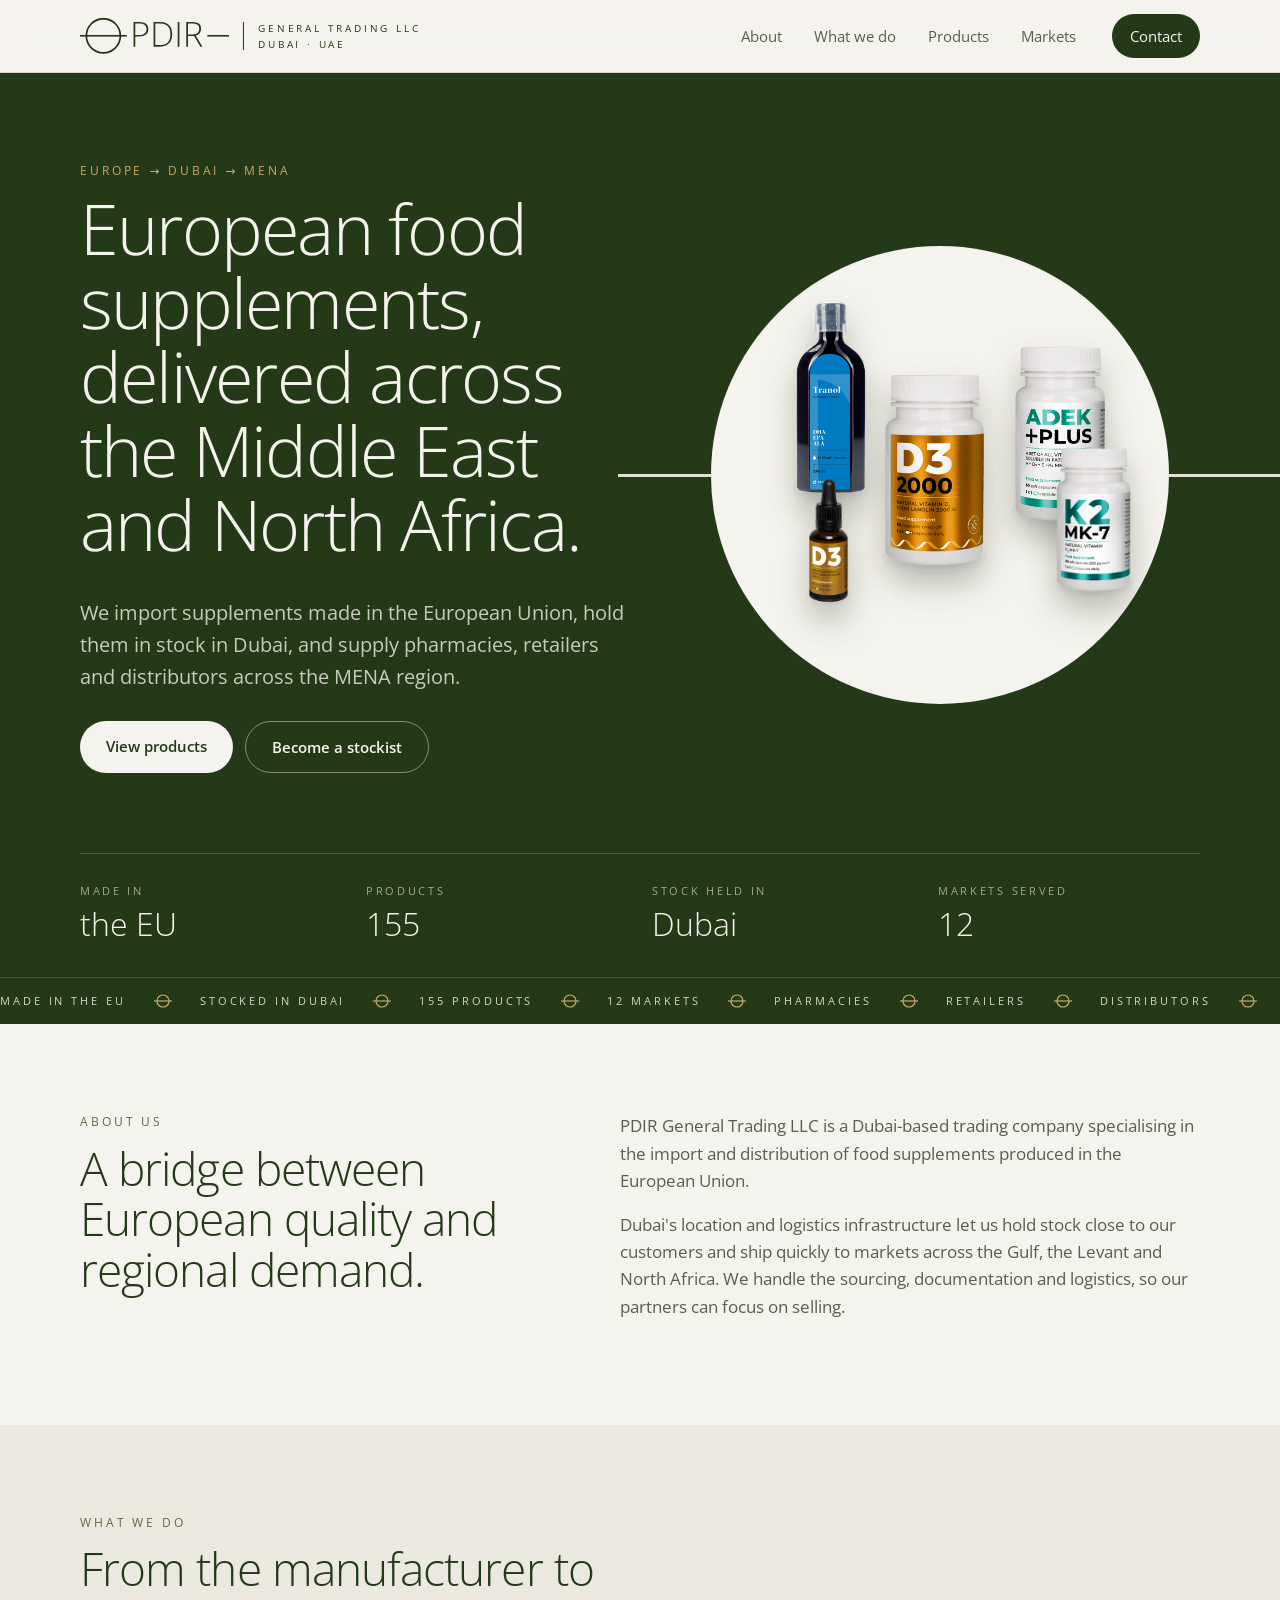
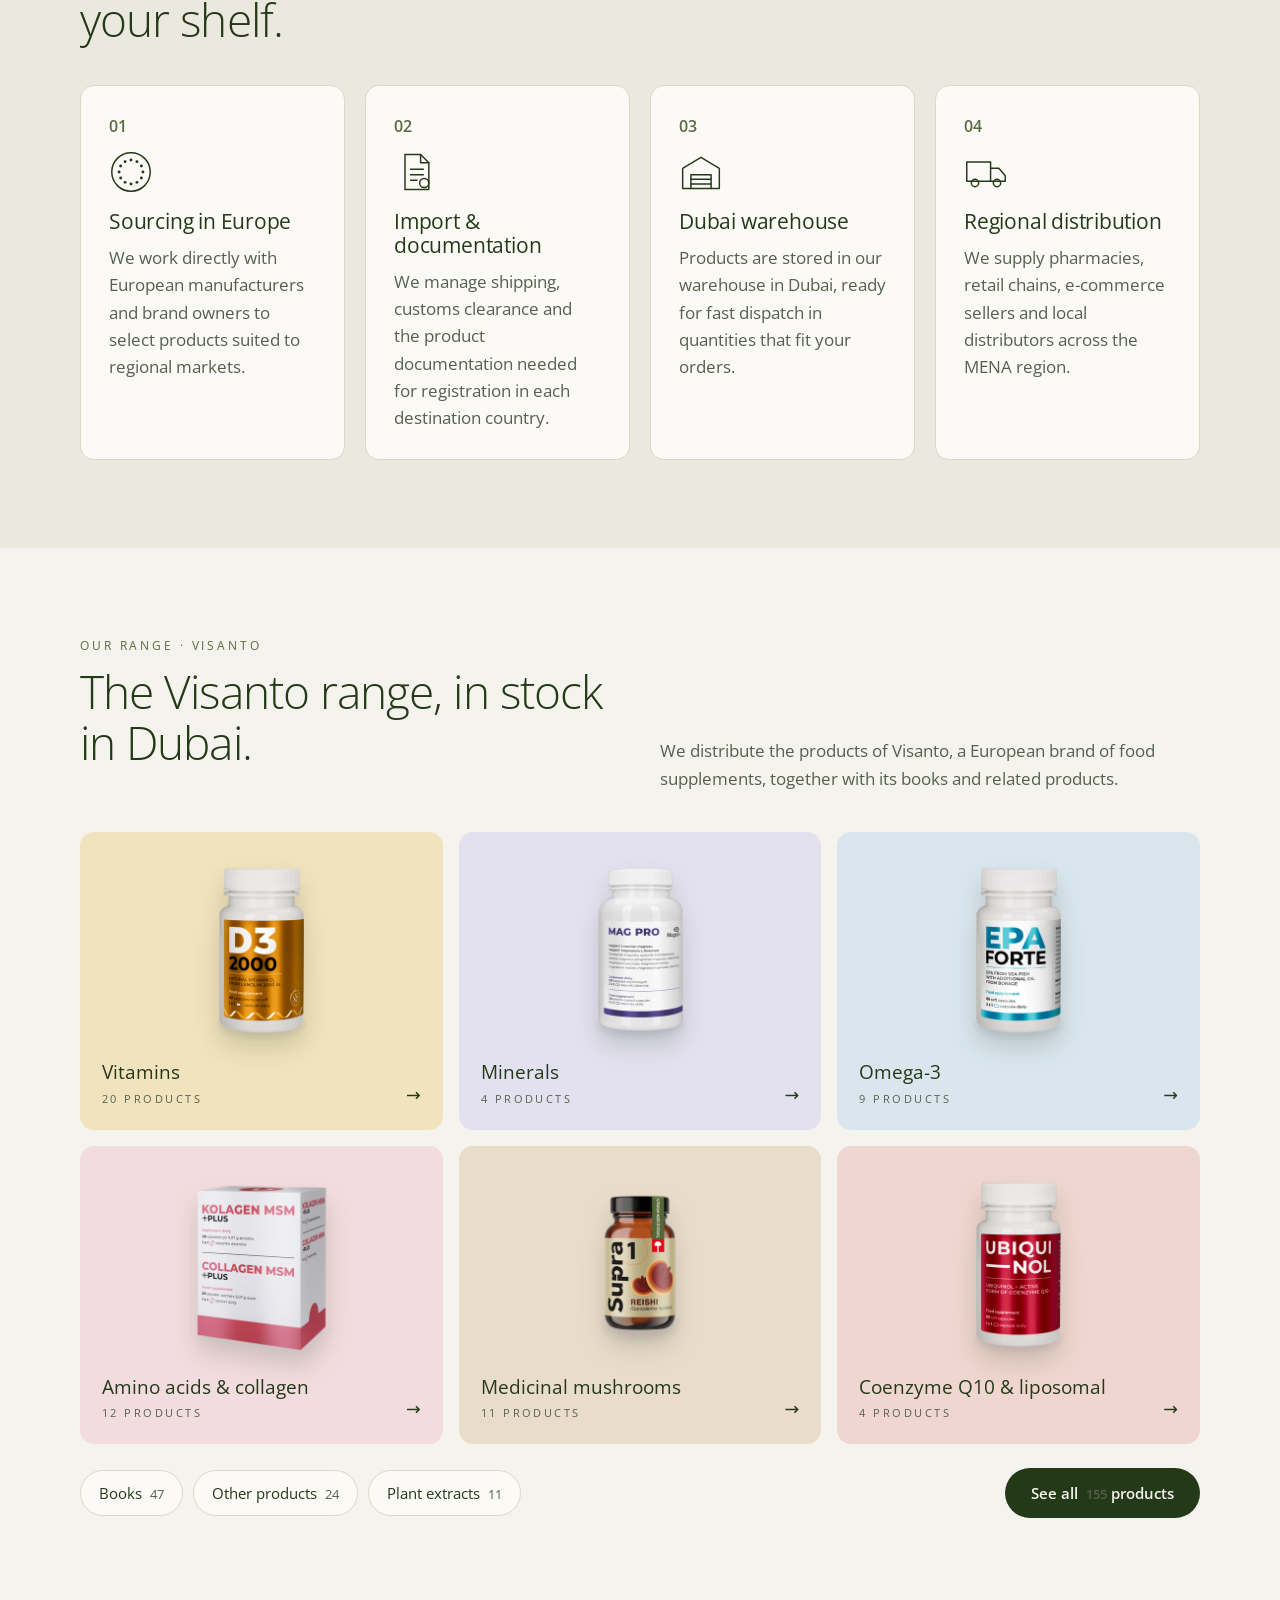
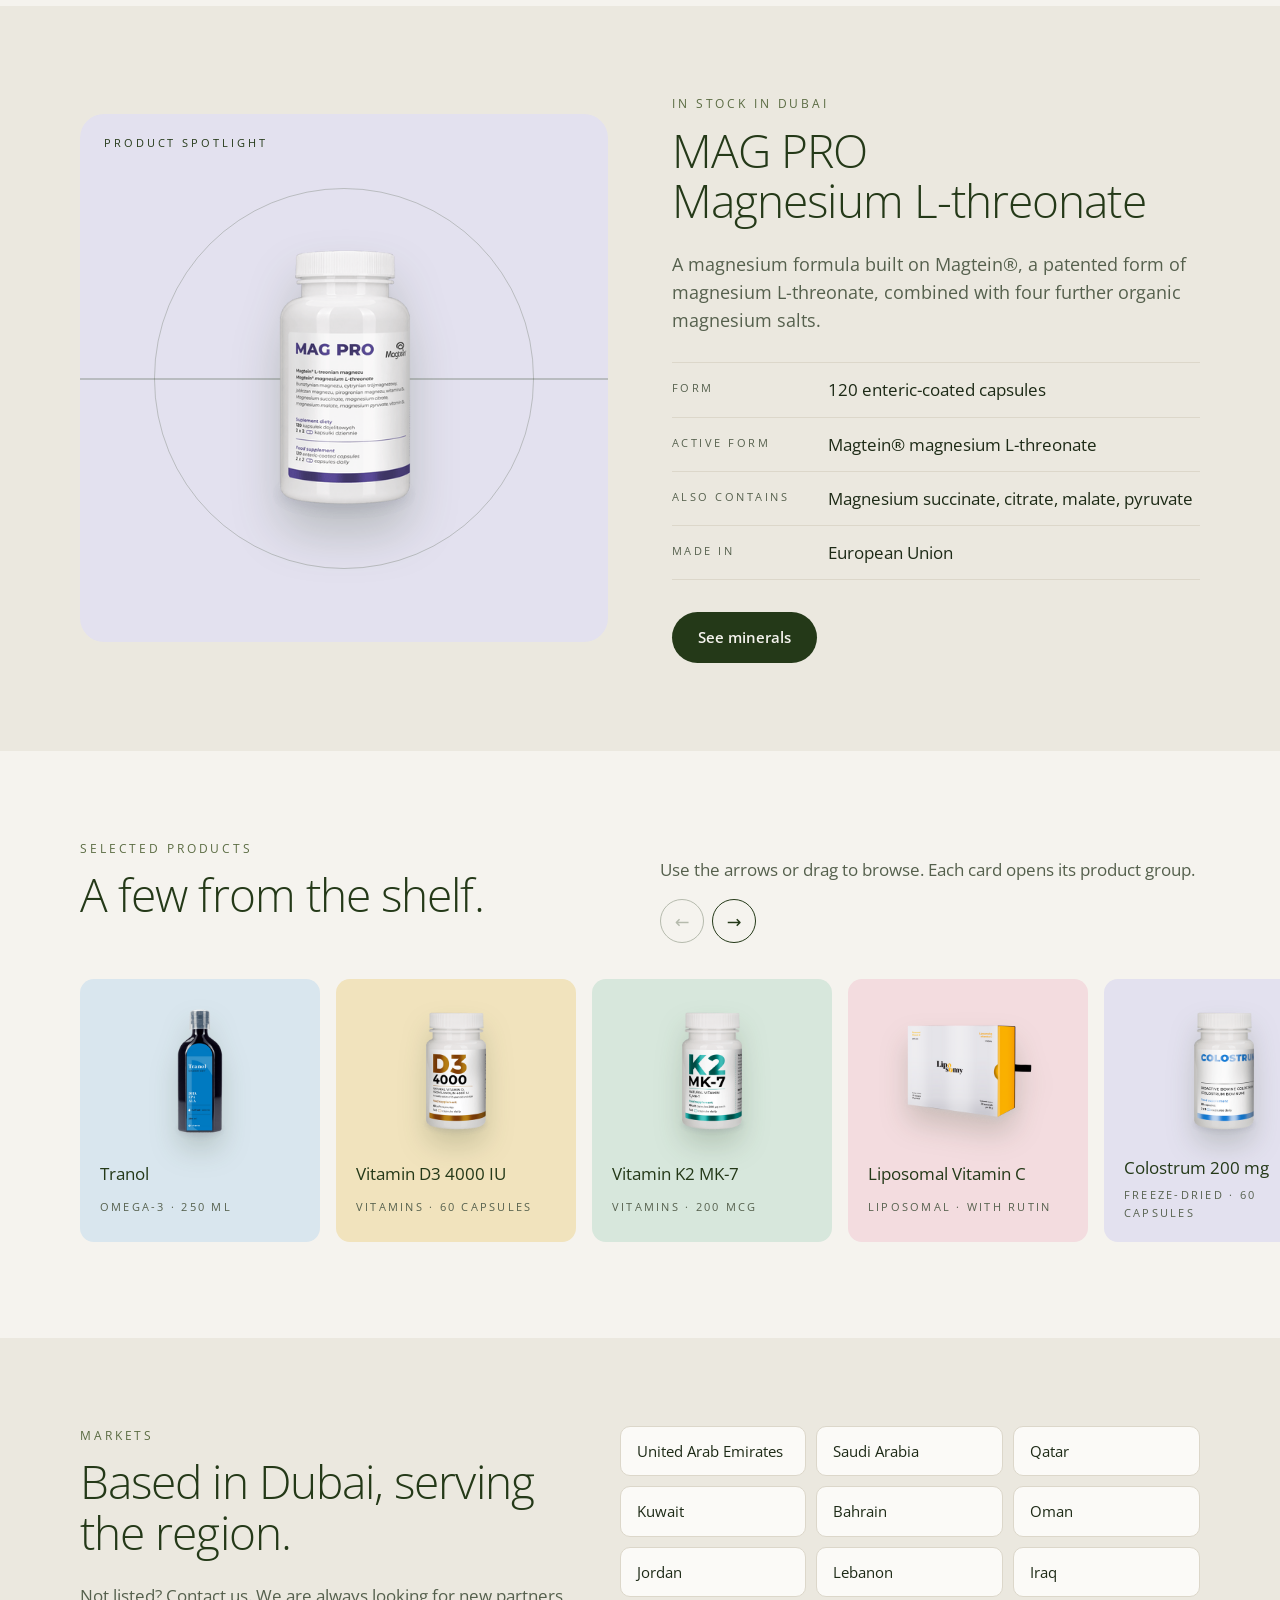
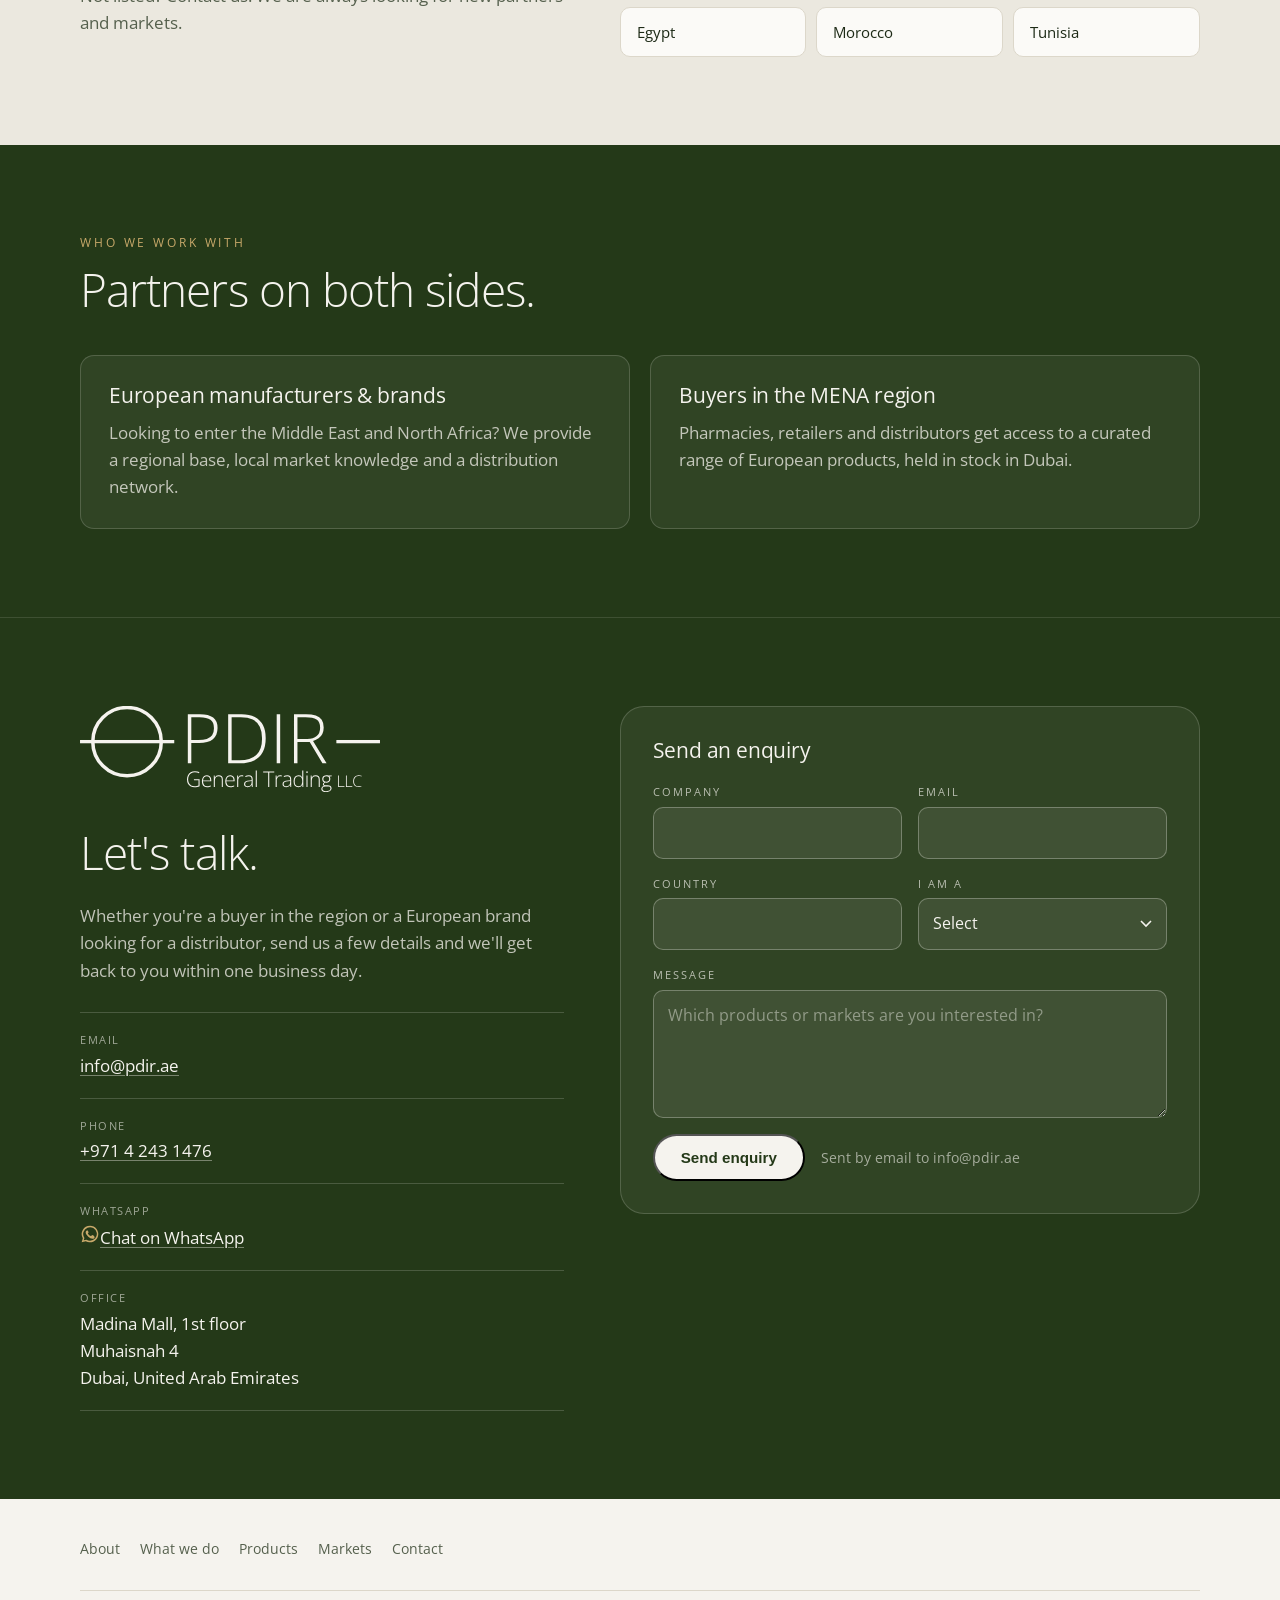
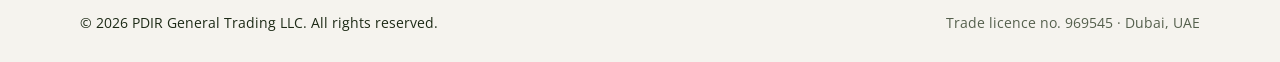
==== commit 273d60f7: "Keep home-page product counts in sync with the catalogue Every number on the home page is now a <spa" ====
--- a/site/index.html
+++ b/site/index.html
@@ -62,7 +62,7 @@
       <div class="wrap">
         <dl class="facts">
           <div><dt>Made in</dt><dd>the EU</dd></div>
-          <div><dt>Products</dt><dd>155</dd></div>
+          <div><dt>Products</dt><dd><span data-count="total">155</span></dd></div>
           <div><dt>Stock held in</dt><dd>Dubai</dd></div>
           <div><dt>Markets served</dt><dd>12</dd></div>
         </dl>
@@ -71,8 +71,8 @@
 
     <div class="ticker" aria-hidden="true">
       <div class="ticker-track">
-        <div class="ticker-row"><span>Made in the EU</span><svg class="tick-mark" viewBox="0 0 24 24" aria-hidden="true"><circle cx="12" cy="12" r="8" fill="none" stroke="currentColor" stroke-width="1.6"/><path d="M0 12h24" stroke="currentColor" stroke-width="1.6"/></svg><span>Stocked in Dubai</span><svg class="tick-mark" viewBox="0 0 24 24" aria-hidden="true"><circle cx="12" cy="12" r="8" fill="none" stroke="currentColor" stroke-width="1.6"/><path d="M0 12h24" stroke="currentColor" stroke-width="1.6"/></svg><span>155 products</span><svg class="tick-mark" viewBox="0 0 24 24" aria-hidden="true"><circle cx="12" cy="12" r="8" fill="none" stroke="currentColor" stroke-width="1.6"/><path d="M0 12h24" stroke="currentColor" stroke-width="1.6"/></svg><span>12 markets</span><svg class="tick-mark" viewBox="0 0 24 24" aria-hidden="true"><circle cx="12" cy="12" r="8" fill="none" stroke="currentColor" stroke-width="1.6"/><path d="M0 12h24" stroke="currentColor" stroke-width="1.6"/></svg><span>Pharmacies</span><svg class="tick-mark" viewBox="0 0 24 24" aria-hidden="true"><circle cx="12" cy="12" r="8" fill="none" stroke="currentColor" stroke-width="1.6"/><path d="M0 12h24" stroke="currentColor" stroke-width="1.6"/></svg><span>Retailers</span><svg class="tick-mark" viewBox="0 0 24 24" aria-hidden="true"><circle cx="12" cy="12" r="8" fill="none" stroke="currentColor" stroke-width="1.6"/><path d="M0 12h24" stroke="currentColor" stroke-width="1.6"/></svg><span>Distributors</span><svg class="tick-mark" viewBox="0 0 24 24" aria-hidden="true"><circle cx="12" cy="12" r="8" fill="none" stroke="currentColor" stroke-width="1.6"/><path d="M0 12h24" stroke="currentColor" stroke-width="1.6"/></svg><span>Full documentation</span><svg class="tick-mark" viewBox="0 0 24 24" aria-hidden="true"><circle cx="12" cy="12" r="8" fill="none" stroke="currentColor" stroke-width="1.6"/><path d="M0 12h24" stroke="currentColor" stroke-width="1.6"/></svg></div>
-        <div class="ticker-row"><span>Made in the EU</span><svg class="tick-mark" viewBox="0 0 24 24" aria-hidden="true"><circle cx="12" cy="12" r="8" fill="none" stroke="currentColor" stroke-width="1.6"/><path d="M0 12h24" stroke="currentColor" stroke-width="1.6"/></svg><span>Stocked in Dubai</span><svg class="tick-mark" viewBox="0 0 24 24" aria-hidden="true"><circle cx="12" cy="12" r="8" fill="none" stroke="currentColor" stroke-width="1.6"/><path d="M0 12h24" stroke="currentColor" stroke-width="1.6"/></svg><span>155 products</span><svg class="tick-mark" viewBox="0 0 24 24" aria-hidden="true"><circle cx="12" cy="12" r="8" fill="none" stroke="currentColor" stroke-width="1.6"/><path d="M0 12h24" stroke="currentColor" stroke-width="1.6"/></svg><span>12 markets</span><svg class="tick-mark" viewBox="0 0 24 24" aria-hidden="true"><circle cx="12" cy="12" r="8" fill="none" stroke="currentColor" stroke-width="1.6"/><path d="M0 12h24" stroke="currentColor" stroke-width="1.6"/></svg><span>Pharmacies</span><svg class="tick-mark" viewBox="0 0 24 24" aria-hidden="true"><circle cx="12" cy="12" r="8" fill="none" stroke="currentColor" stroke-width="1.6"/><path d="M0 12h24" stroke="currentColor" stroke-width="1.6"/></svg><span>Retailers</span><svg class="tick-mark" viewBox="0 0 24 24" aria-hidden="true"><circle cx="12" cy="12" r="8" fill="none" stroke="currentColor" stroke-width="1.6"/><path d="M0 12h24" stroke="currentColor" stroke-width="1.6"/></svg><span>Distributors</span><svg class="tick-mark" viewBox="0 0 24 24" aria-hidden="true"><circle cx="12" cy="12" r="8" fill="none" stroke="currentColor" stroke-width="1.6"/><path d="M0 12h24" stroke="currentColor" stroke-width="1.6"/></svg><span>Full documentation</span><svg class="tick-mark" viewBox="0 0 24 24" aria-hidden="true"><circle cx="12" cy="12" r="8" fill="none" stroke="currentColor" stroke-width="1.6"/><path d="M0 12h24" stroke="currentColor" stroke-width="1.6"/></svg></div>
+        <div class="ticker-row"><span>Made in the EU</span><svg class="tick-mark" viewBox="0 0 24 24" aria-hidden="true"><circle cx="12" cy="12" r="8" fill="none" stroke="currentColor" stroke-width="1.6"/><path d="M0 12h24" stroke="currentColor" stroke-width="1.6"/></svg><span>Stocked in Dubai</span><svg class="tick-mark" viewBox="0 0 24 24" aria-hidden="true"><circle cx="12" cy="12" r="8" fill="none" stroke="currentColor" stroke-width="1.6"/><path d="M0 12h24" stroke="currentColor" stroke-width="1.6"/></svg><span><span data-count="total">155</span> products</span><svg class="tick-mark" viewBox="0 0 24 24" aria-hidden="true"><circle cx="12" cy="12" r="8" fill="none" stroke="currentColor" stroke-width="1.6"/><path d="M0 12h24" stroke="currentColor" stroke-width="1.6"/></svg><span>12 markets</span><svg class="tick-mark" viewBox="0 0 24 24" aria-hidden="true"><circle cx="12" cy="12" r="8" fill="none" stroke="currentColor" stroke-width="1.6"/><path d="M0 12h24" stroke="currentColor" stroke-width="1.6"/></svg><span>Pharmacies</span><svg class="tick-mark" viewBox="0 0 24 24" aria-hidden="true"><circle cx="12" cy="12" r="8" fill="none" stroke="currentColor" stroke-width="1.6"/><path d="M0 12h24" stroke="currentColor" stroke-width="1.6"/></svg><span>Retailers</span><svg class="tick-mark" viewBox="0 0 24 24" aria-hidden="true"><circle cx="12" cy="12" r="8" fill="none" stroke="currentColor" stroke-width="1.6"/><path d="M0 12h24" stroke="currentColor" stroke-width="1.6"/></svg><span>Distributors</span><svg class="tick-mark" viewBox="0 0 24 24" aria-hidden="true"><circle cx="12" cy="12" r="8" fill="none" stroke="currentColor" stroke-width="1.6"/><path d="M0 12h24" stroke="currentColor" stroke-width="1.6"/></svg><span>Full documentation</span><svg class="tick-mark" viewBox="0 0 24 24" aria-hidden="true"><circle cx="12" cy="12" r="8" fill="none" stroke="currentColor" stroke-width="1.6"/><path d="M0 12h24" stroke="currentColor" stroke-width="1.6"/></svg></div>
+        <div class="ticker-row"><span>Made in the EU</span><svg class="tick-mark" viewBox="0 0 24 24" aria-hidden="true"><circle cx="12" cy="12" r="8" fill="none" stroke="currentColor" stroke-width="1.6"/><path d="M0 12h24" stroke="currentColor" stroke-width="1.6"/></svg><span>Stocked in Dubai</span><svg class="tick-mark" viewBox="0 0 24 24" aria-hidden="true"><circle cx="12" cy="12" r="8" fill="none" stroke="currentColor" stroke-width="1.6"/><path d="M0 12h24" stroke="currentColor" stroke-width="1.6"/></svg><span><span data-count="total">155</span> products</span><svg class="tick-mark" viewBox="0 0 24 24" aria-hidden="true"><circle cx="12" cy="12" r="8" fill="none" stroke="currentColor" stroke-width="1.6"/><path d="M0 12h24" stroke="currentColor" stroke-width="1.6"/></svg><span>12 markets</span><svg class="tick-mark" viewBox="0 0 24 24" aria-hidden="true"><circle cx="12" cy="12" r="8" fill="none" stroke="currentColor" stroke-width="1.6"/><path d="M0 12h24" stroke="currentColor" stroke-width="1.6"/></svg><span>Pharmacies</span><svg class="tick-mark" viewBox="0 0 24 24" aria-hidden="true"><circle cx="12" cy="12" r="8" fill="none" stroke="currentColor" stroke-width="1.6"/><path d="M0 12h24" stroke="currentColor" stroke-width="1.6"/></svg><span>Retailers</span><svg class="tick-mark" viewBox="0 0 24 24" aria-hidden="true"><circle cx="12" cy="12" r="8" fill="none" stroke="currentColor" stroke-width="1.6"/><path d="M0 12h24" stroke="currentColor" stroke-width="1.6"/></svg><span>Distributors</span><svg class="tick-mark" viewBox="0 0 24 24" aria-hidden="true"><circle cx="12" cy="12" r="8" fill="none" stroke="currentColor" stroke-width="1.6"/><path d="M0 12h24" stroke="currentColor" stroke-width="1.6"/></svg><span>Full documentation</span><svg class="tick-mark" viewBox="0 0 24 24" aria-hidden="true"><circle cx="12" cy="12" r="8" fill="none" stroke="currentColor" stroke-width="1.6"/><path d="M0 12h24" stroke="currentColor" stroke-width="1.6"/></svg></div>
       </div>
     </div>
 
@@ -135,39 +135,39 @@
           <li class="reveal"><a class="tile" href="products.html#vitamins" style="--tile:#f1e3bd">
             <img src="assets/products/natural-vitamin-d3-from-lanolin-2000-iu-visanto-60-caps.png" alt="" width="400" height="400" loading="lazy">
             <span class="tile-name">Vitamins</span>
-            <span class="tile-count">20 products</span>
+            <span class="tile-count"><span data-count="vitamins">20</span> products</span>
           </a></li>
           <li class="reveal"><a class="tile" href="products.html#minerals" style="--tile:#e3e1ef">
             <img src="assets/products/mag-pro-visanto-magnesium-l-threonate-magtein.png" alt="" width="400" height="400" loading="lazy">
             <span class="tile-name">Minerals</span>
-            <span class="tile-count">4 products</span>
+            <span class="tile-count"><span data-count="minerals">4</span> products</span>
           </a></li>
           <li class="reveal"><a class="tile" href="products.html#omega-3-fatty-acids" style="--tile:#d9e6ee">
             <img src="assets/products/epa-forte-90.png" alt="" width="400" height="400" loading="lazy">
             <span class="tile-name">Omega-3</span>
-            <span class="tile-count">9 products</span>
+            <span class="tile-count"><span data-count="omega-3-fatty-acids">9</span> products</span>
           </a></li>
           <li class="reveal"><a class="tile" href="products.html#amino-acids-collagen" style="--tile:#f3dcdf">
             <img src="assets/products/collagen-msm-plus.png" alt="" width="400" height="400" loading="lazy">
             <span class="tile-name">Amino acids &amp; collagen</span>
-            <span class="tile-count">12 products</span>
+            <span class="tile-count"><span data-count="amino-acids-collagen">12</span> products</span>
           </a></li>
           <li class="reveal"><a class="tile" href="products.html#medicinal-mushrooms" style="--tile:#eadccb">
             <img src="assets/products/supra1-reishi-150g.png" alt="" width="400" height="400" loading="lazy">
             <span class="tile-name">Medicinal mushrooms</span>
-            <span class="tile-count">11 products</span>
+            <span class="tile-count"><span data-count="medicinal-mushrooms">11</span> products</span>
           </a></li>
           <li class="reveal"><a class="tile" href="products.html#liposomal-formulas-coenzyme-q10" style="--tile:#f0d6d0">
             <img src="assets/products/ubiquinol-unique-form-of-coenzyme-q10-visanto.png" alt="" width="400" height="400" loading="lazy">
             <span class="tile-name">Coenzyme Q10 &amp; liposomal</span>
-            <span class="tile-count">4 products</span>
+            <span class="tile-count"><span data-count="liposomal-formulas-coenzyme-q10">4</span> products</span>
           </a></li>
         </ul>
         <div class="range-more">
-          <a href="products.html#books">Books <span>47</span></a>
-          <a href="products.html#other">Other products <span>24</span></a>
-          <a href="products.html#plant-extracts-freeze-dried-products">Plant extracts <span>11</span></a>
-          <a class="btn btn-primary" href="products.html">See all 155 products</a>
+          <a href="products.html#books">Books <span data-count="books">47</span></a>
+          <a href="products.html#other">Other products <span data-count="other">24</span></a>
+          <a href="products.html#plant-extracts-freeze-dried-products">Plant extracts <span data-count="plant-extracts-freeze-dried-products">11</span></a>
+          <a class="btn btn-primary" href="products.html">See all <span data-count="total">155</span> products</a>
         </div>
       </div>
     </section>
